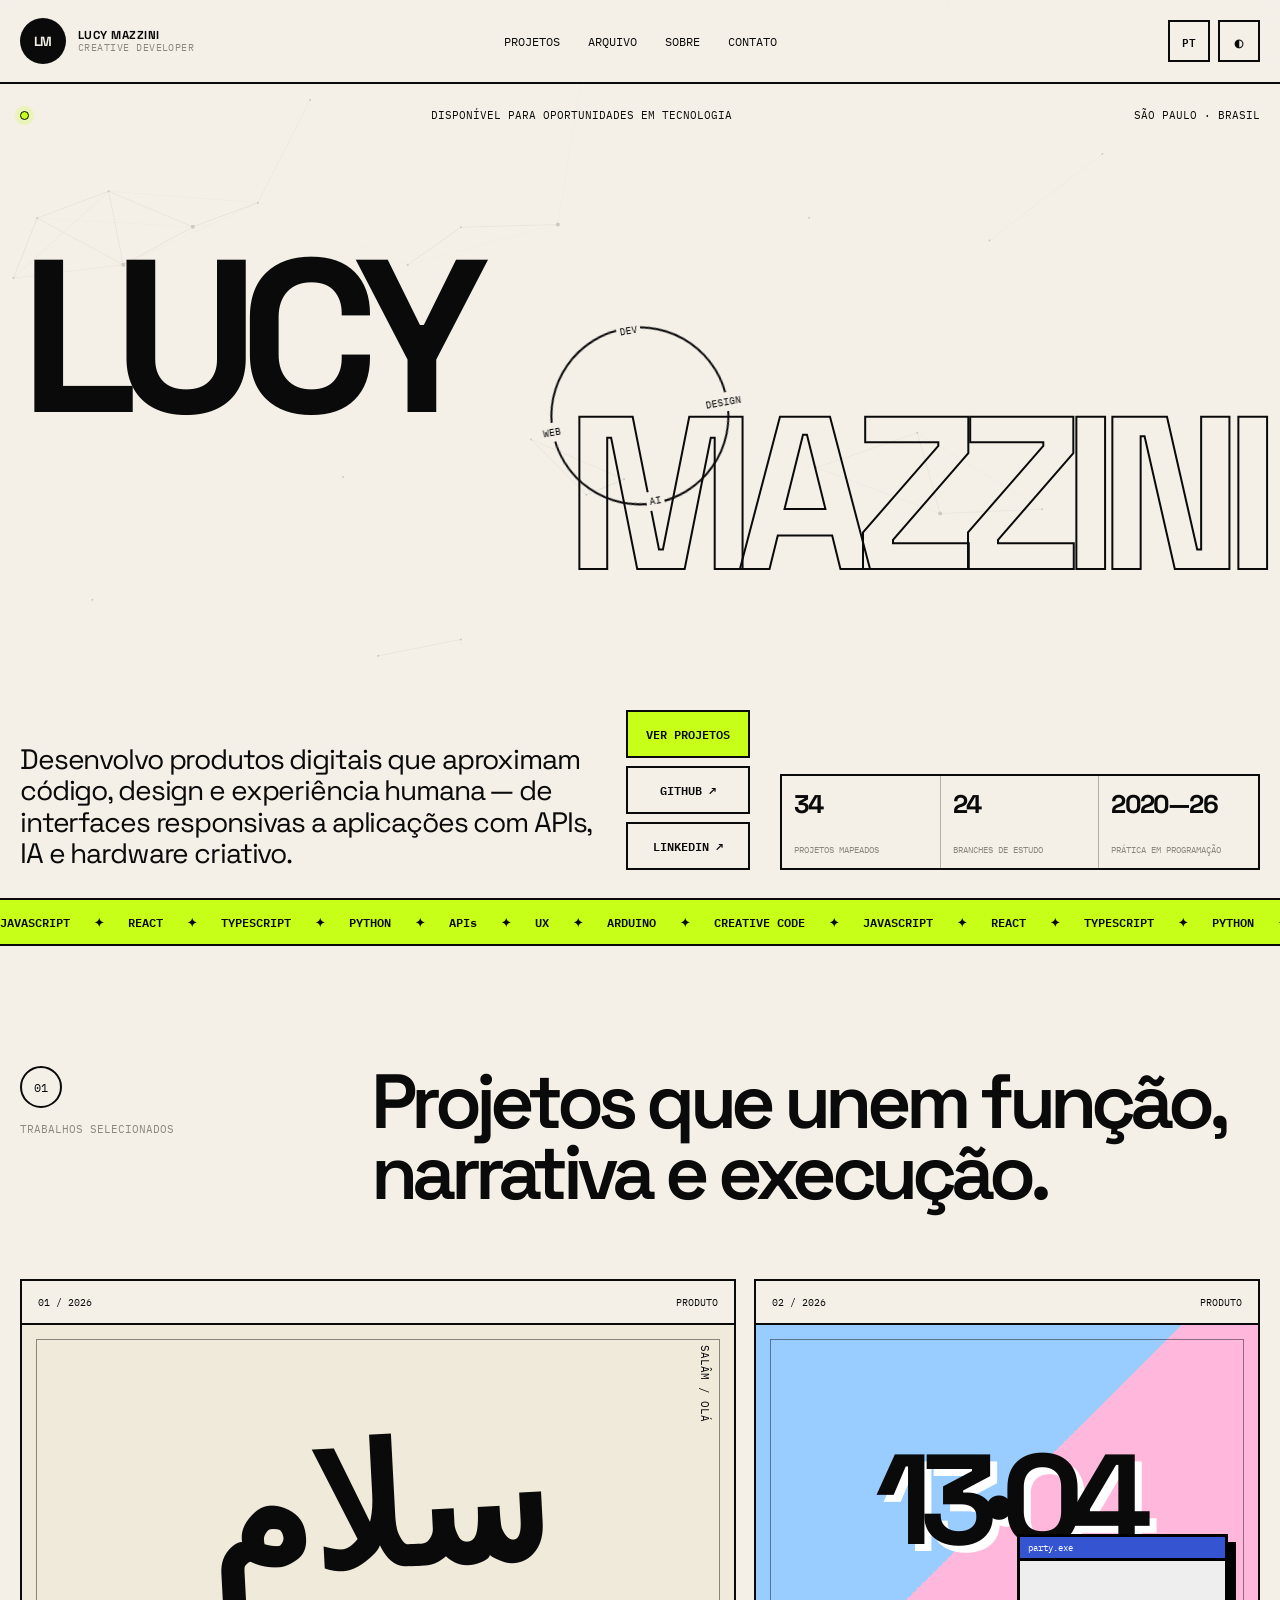
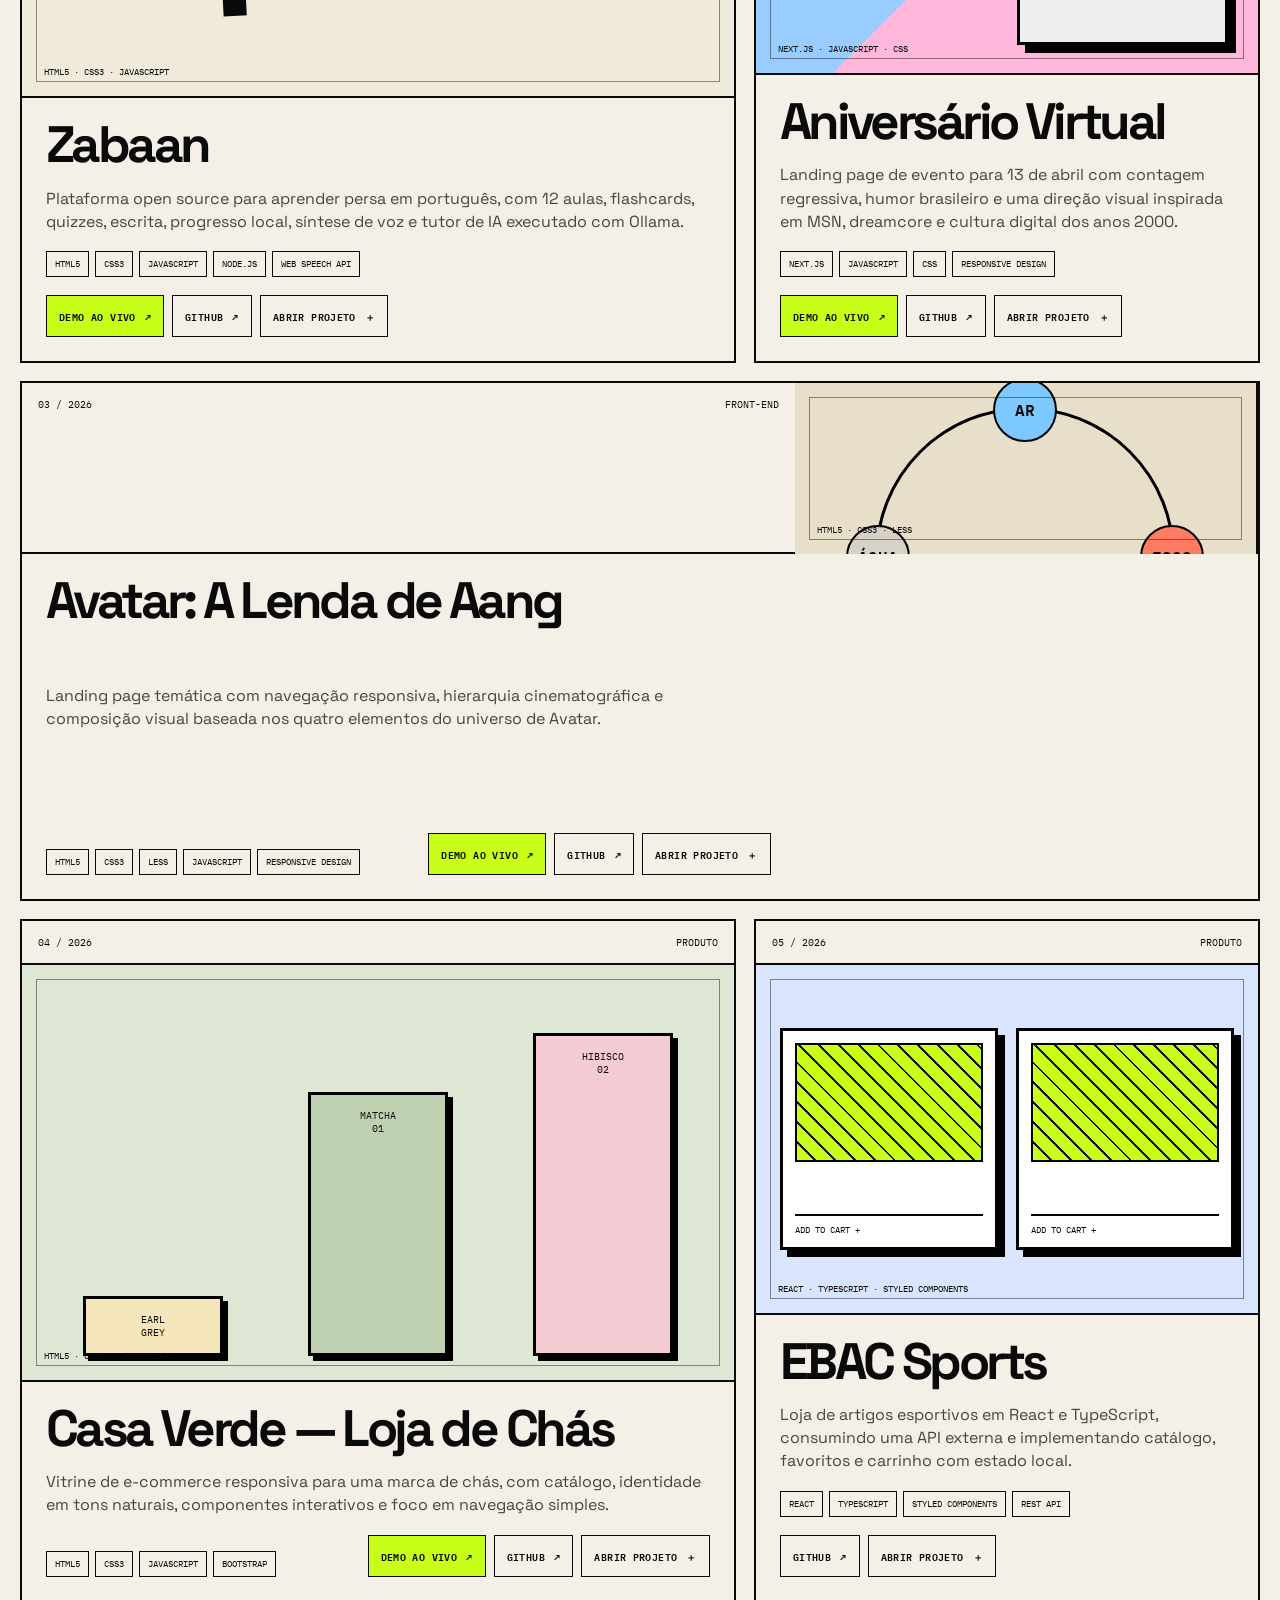
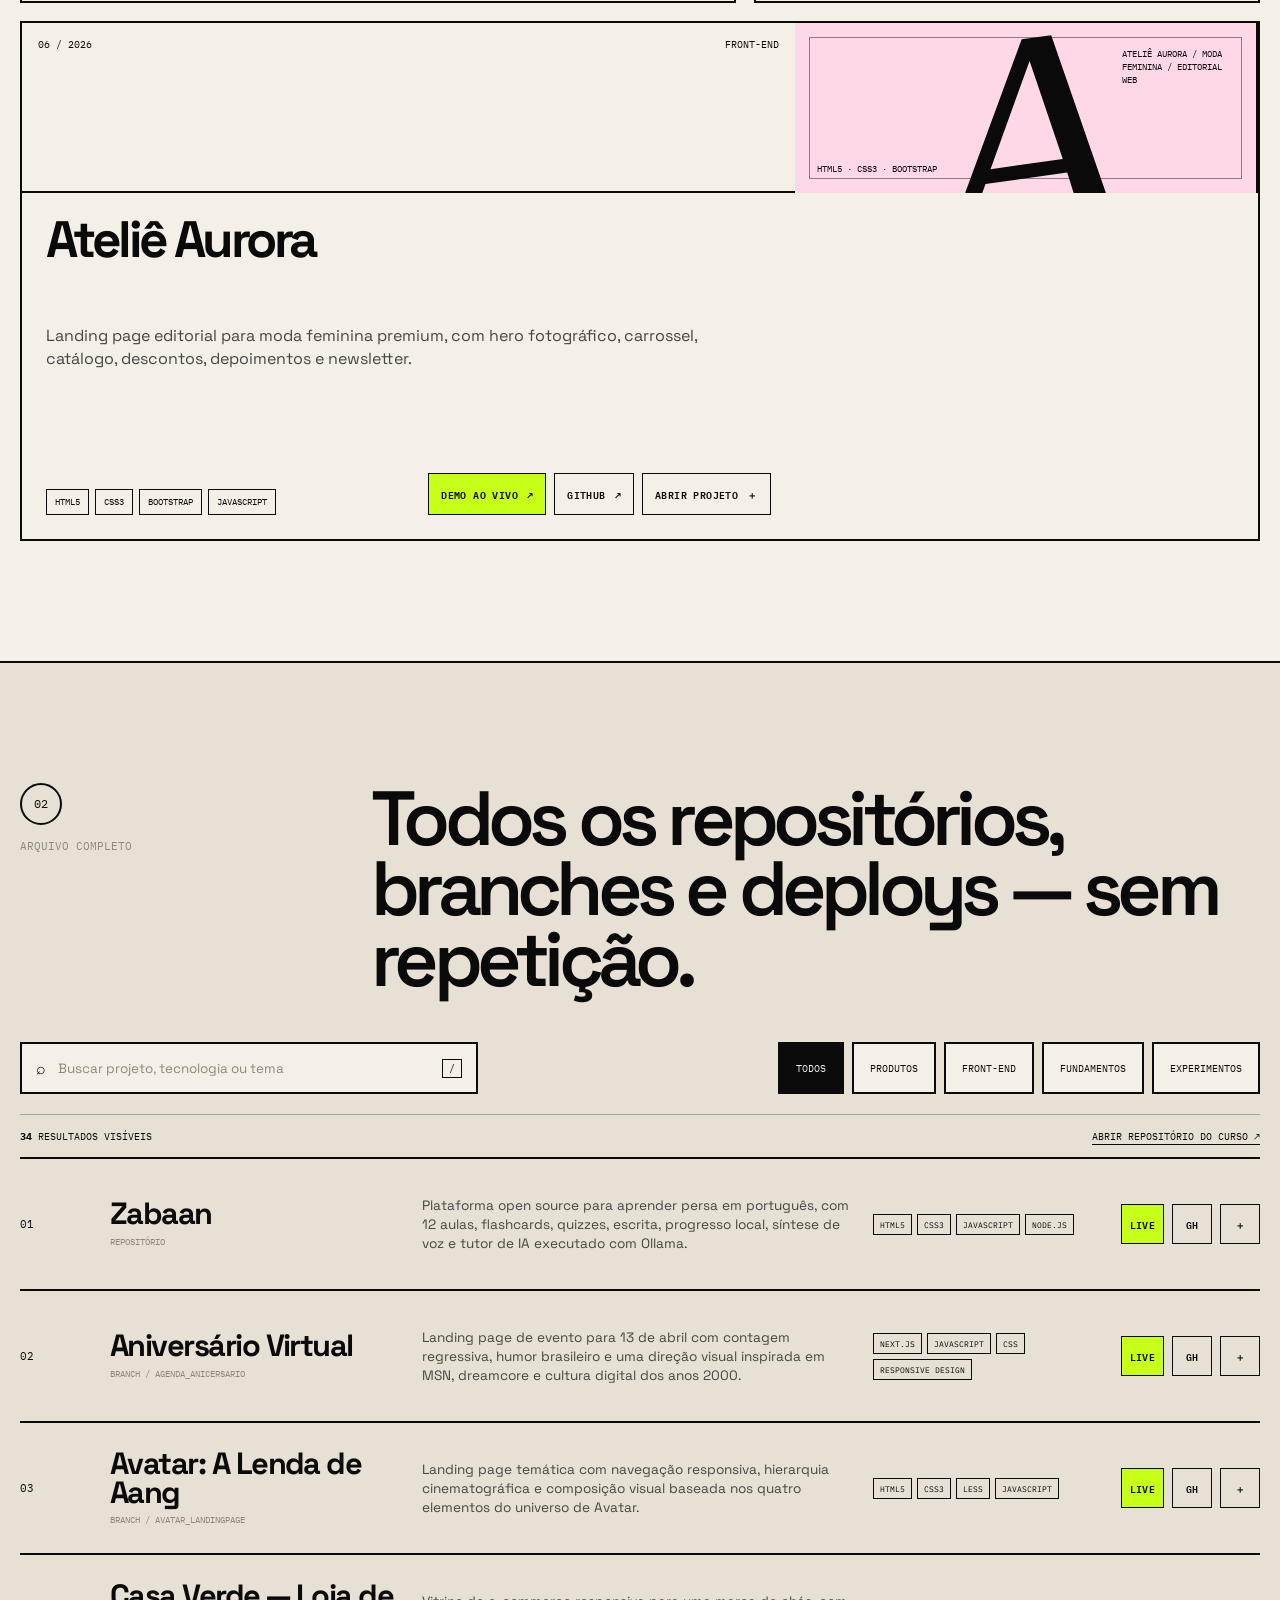
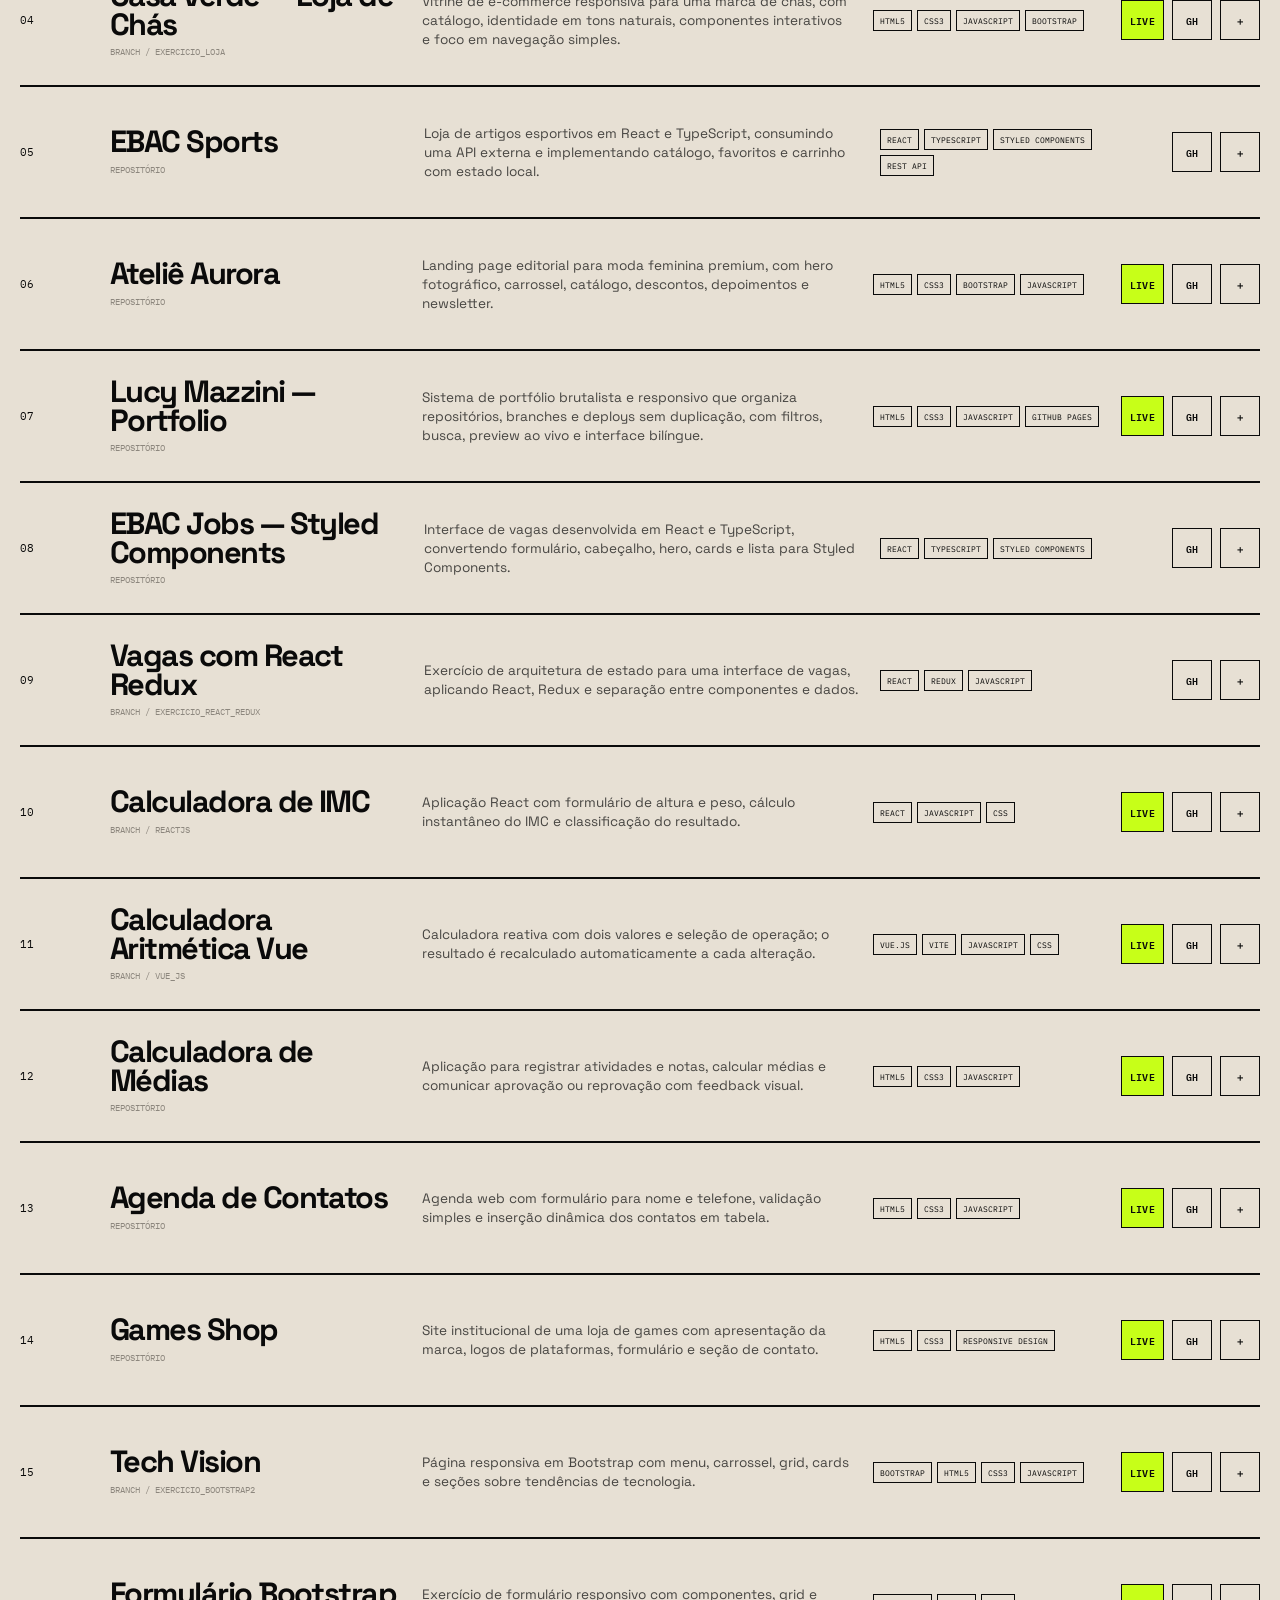
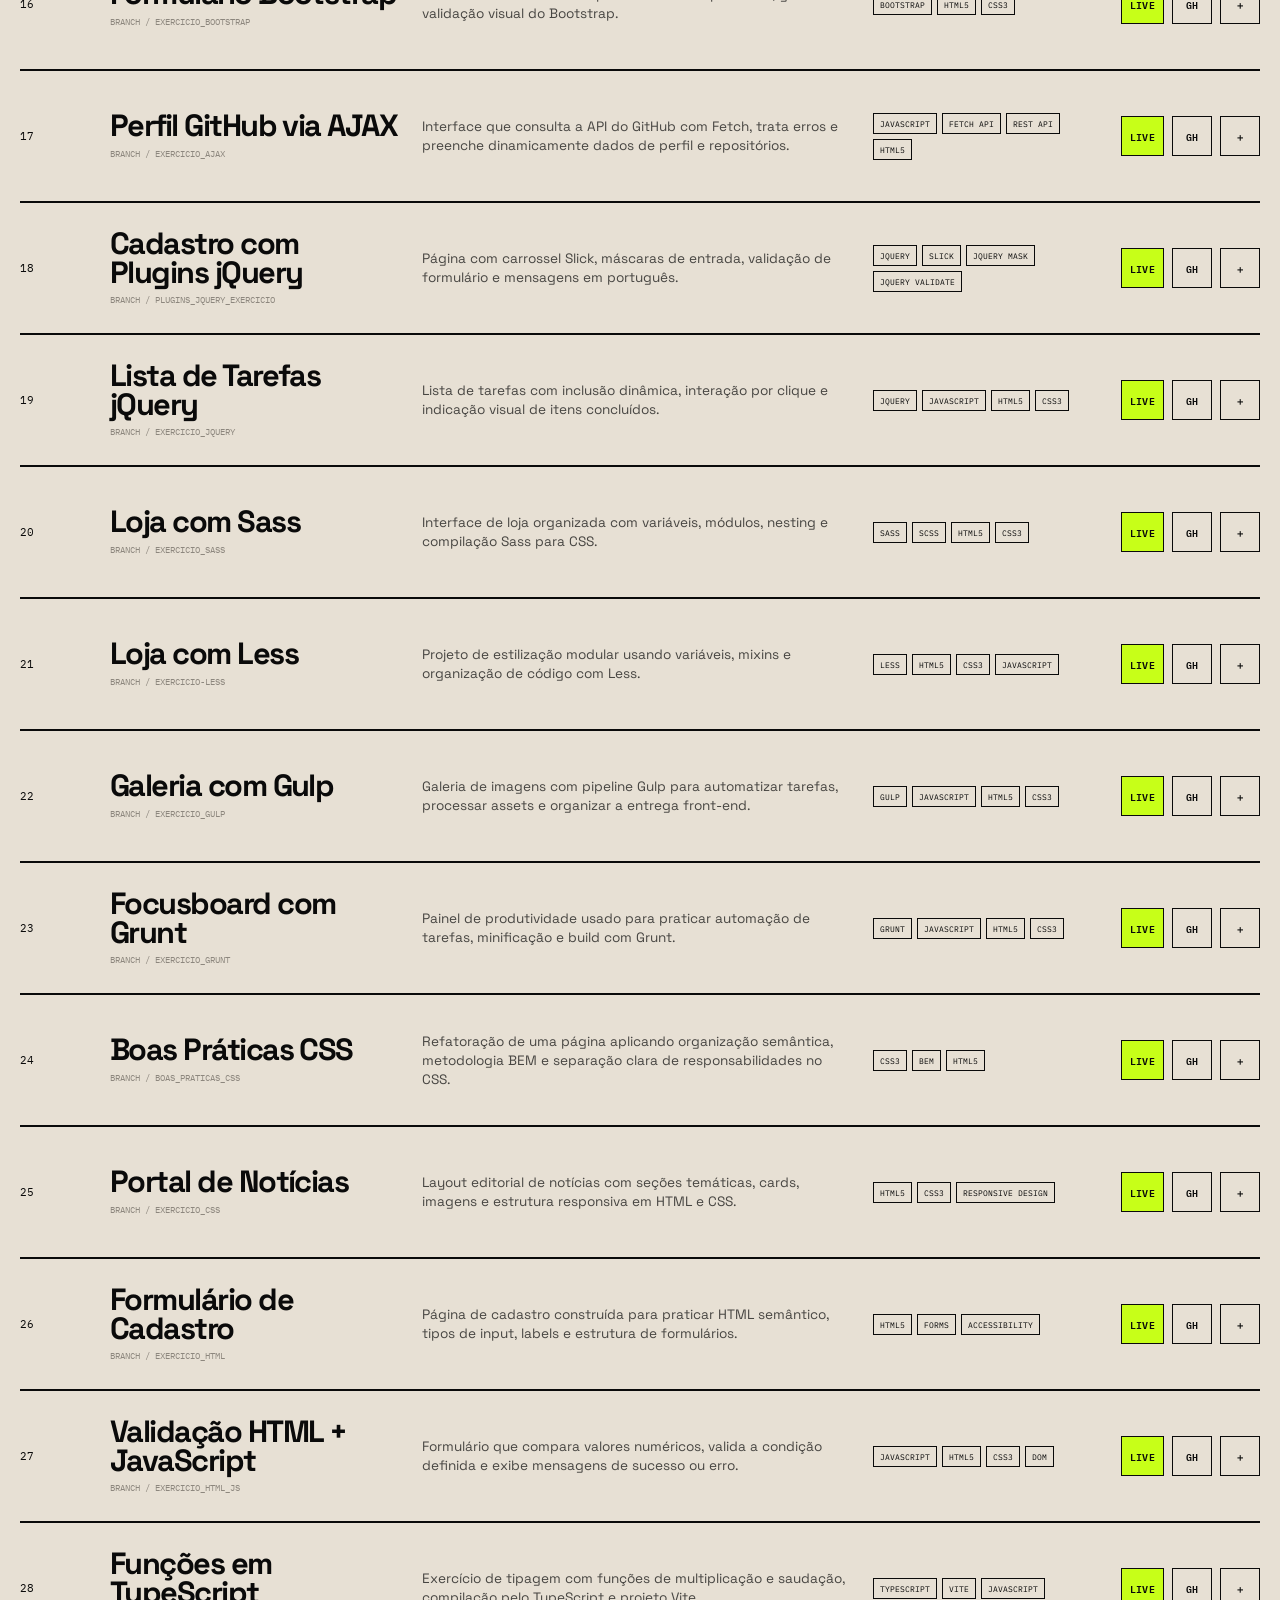
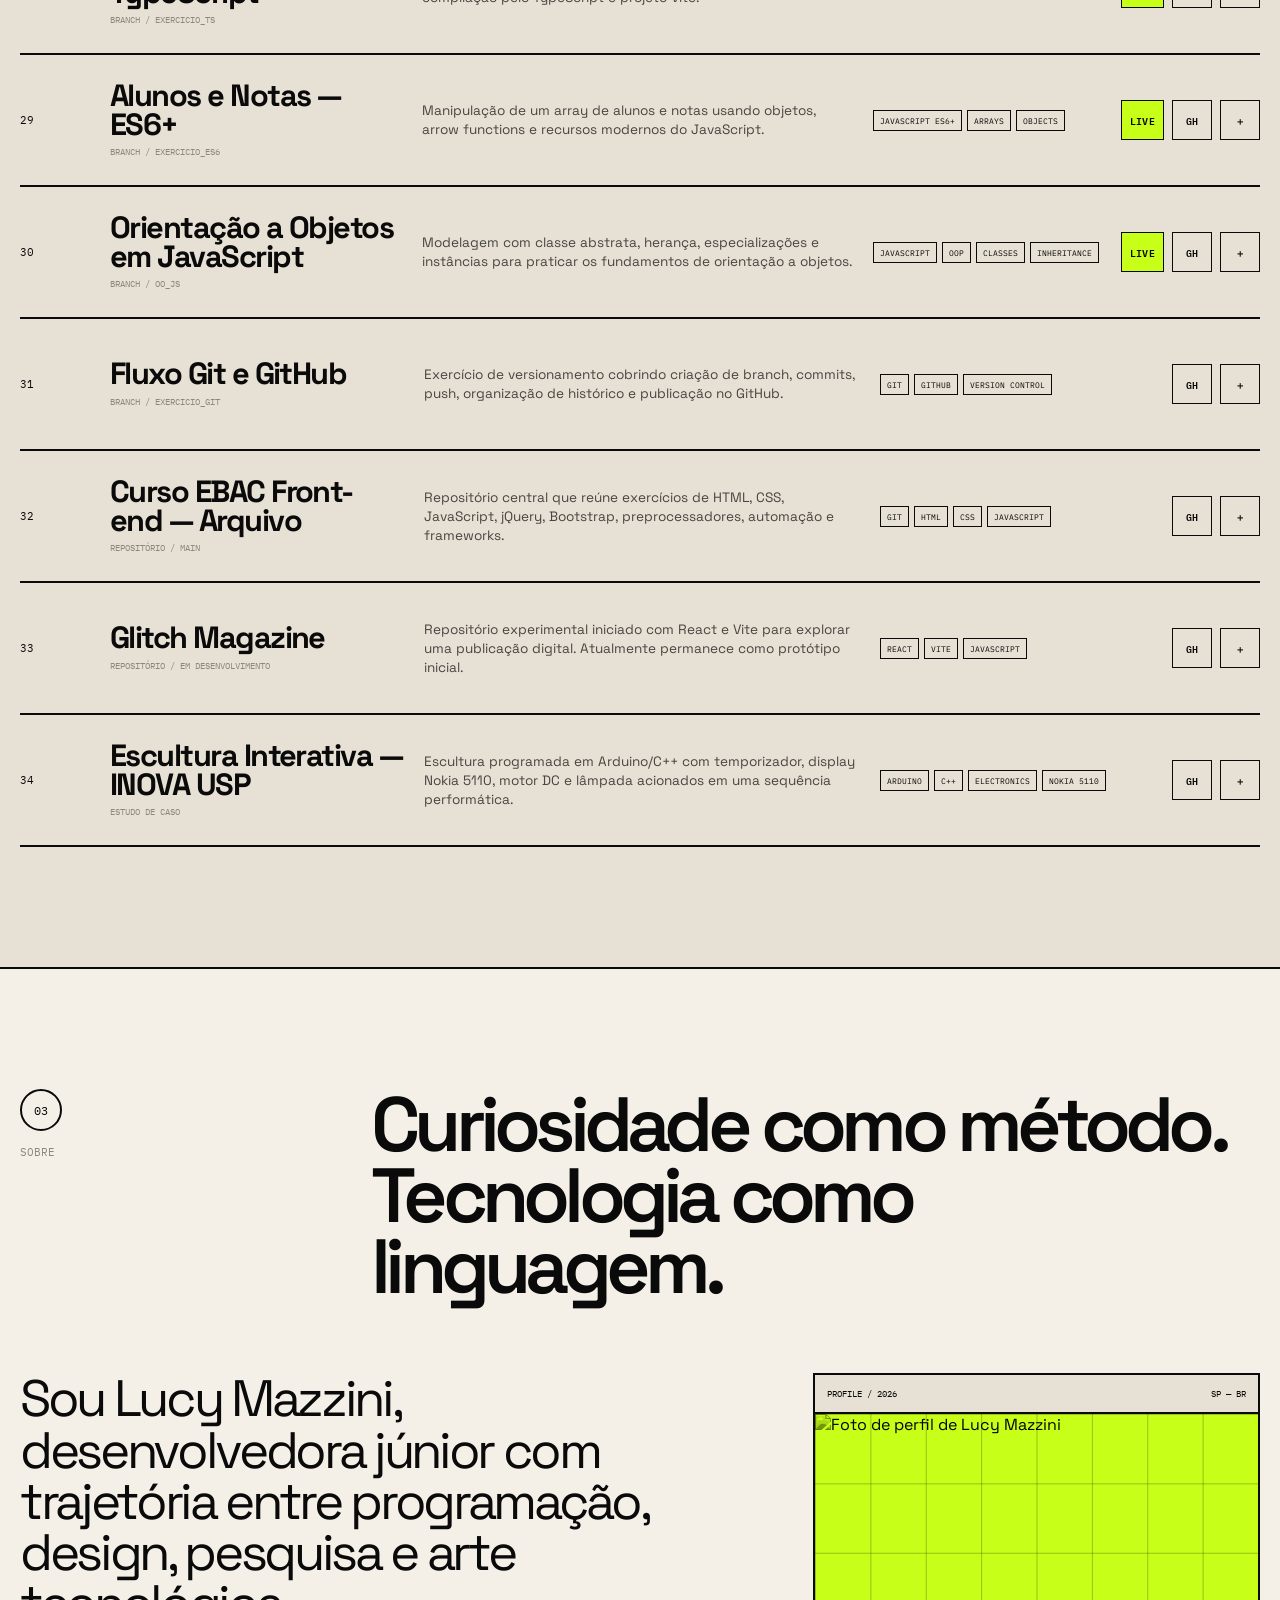
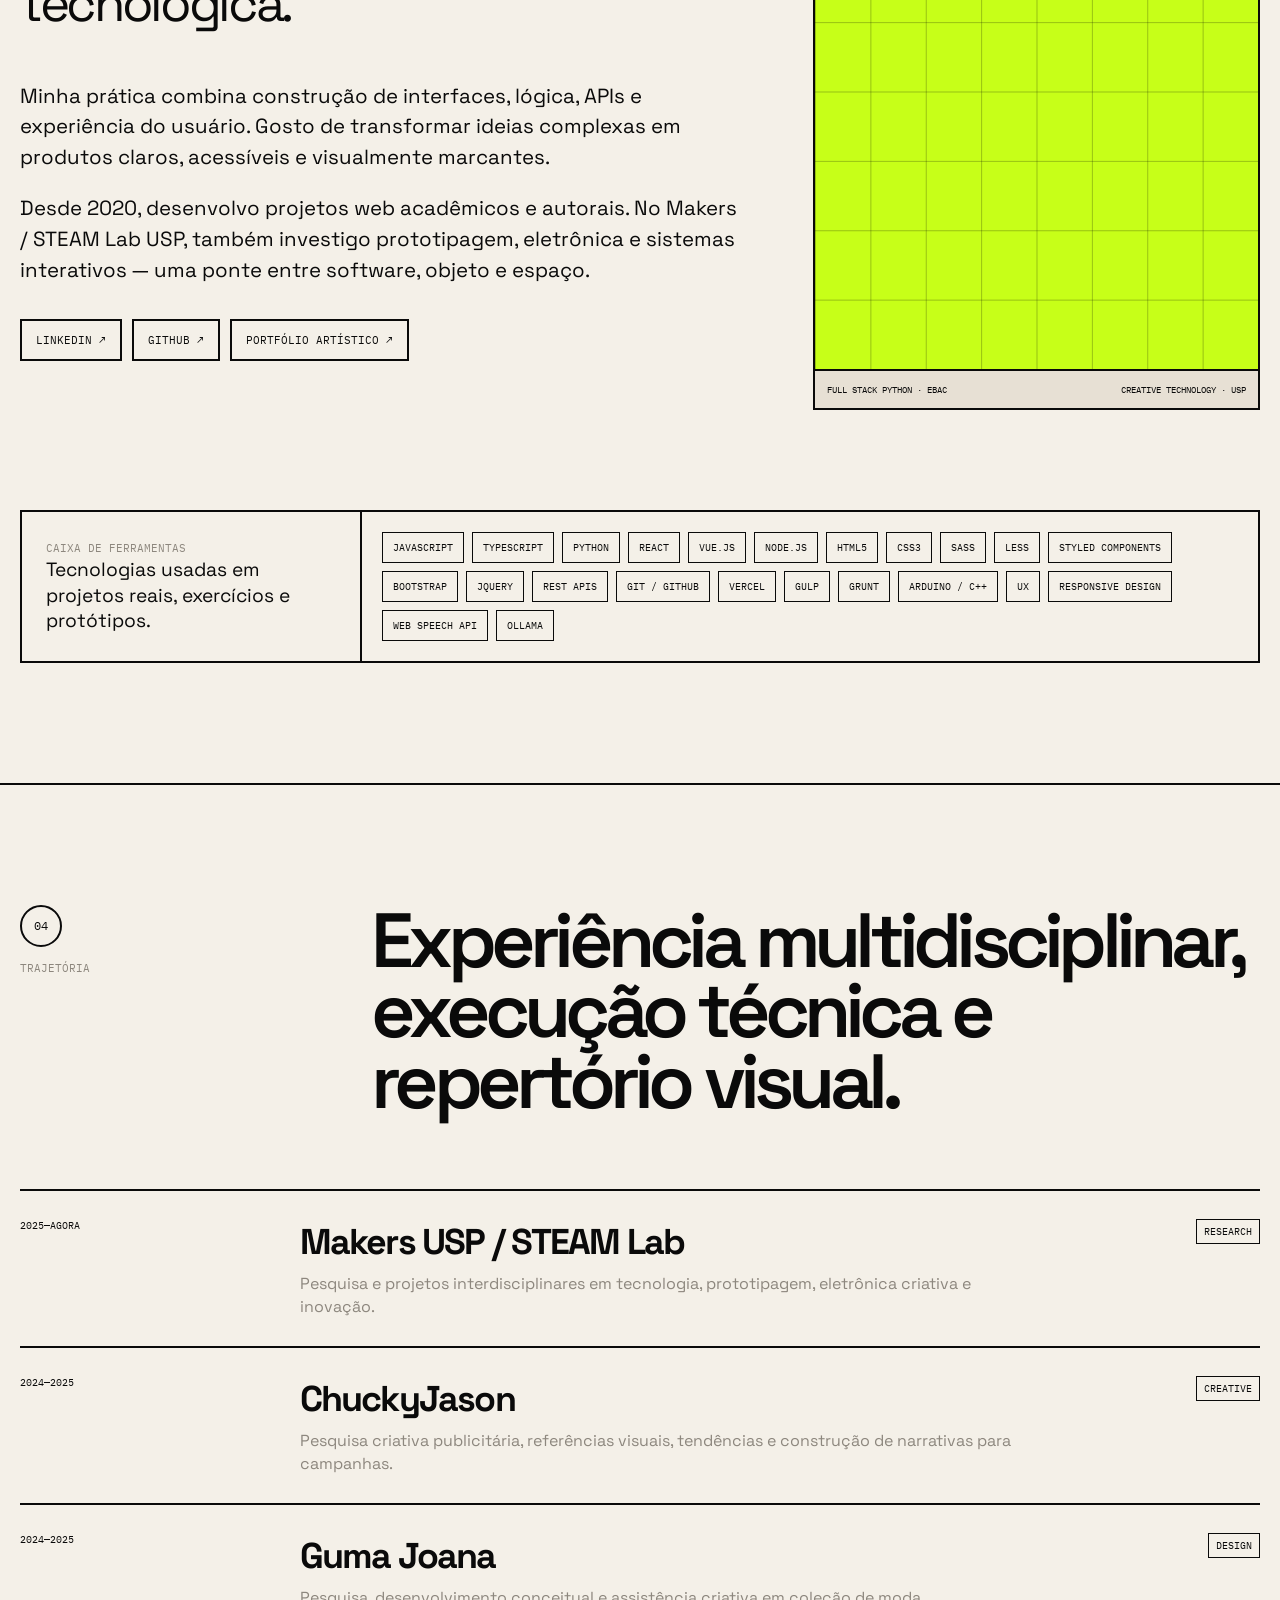
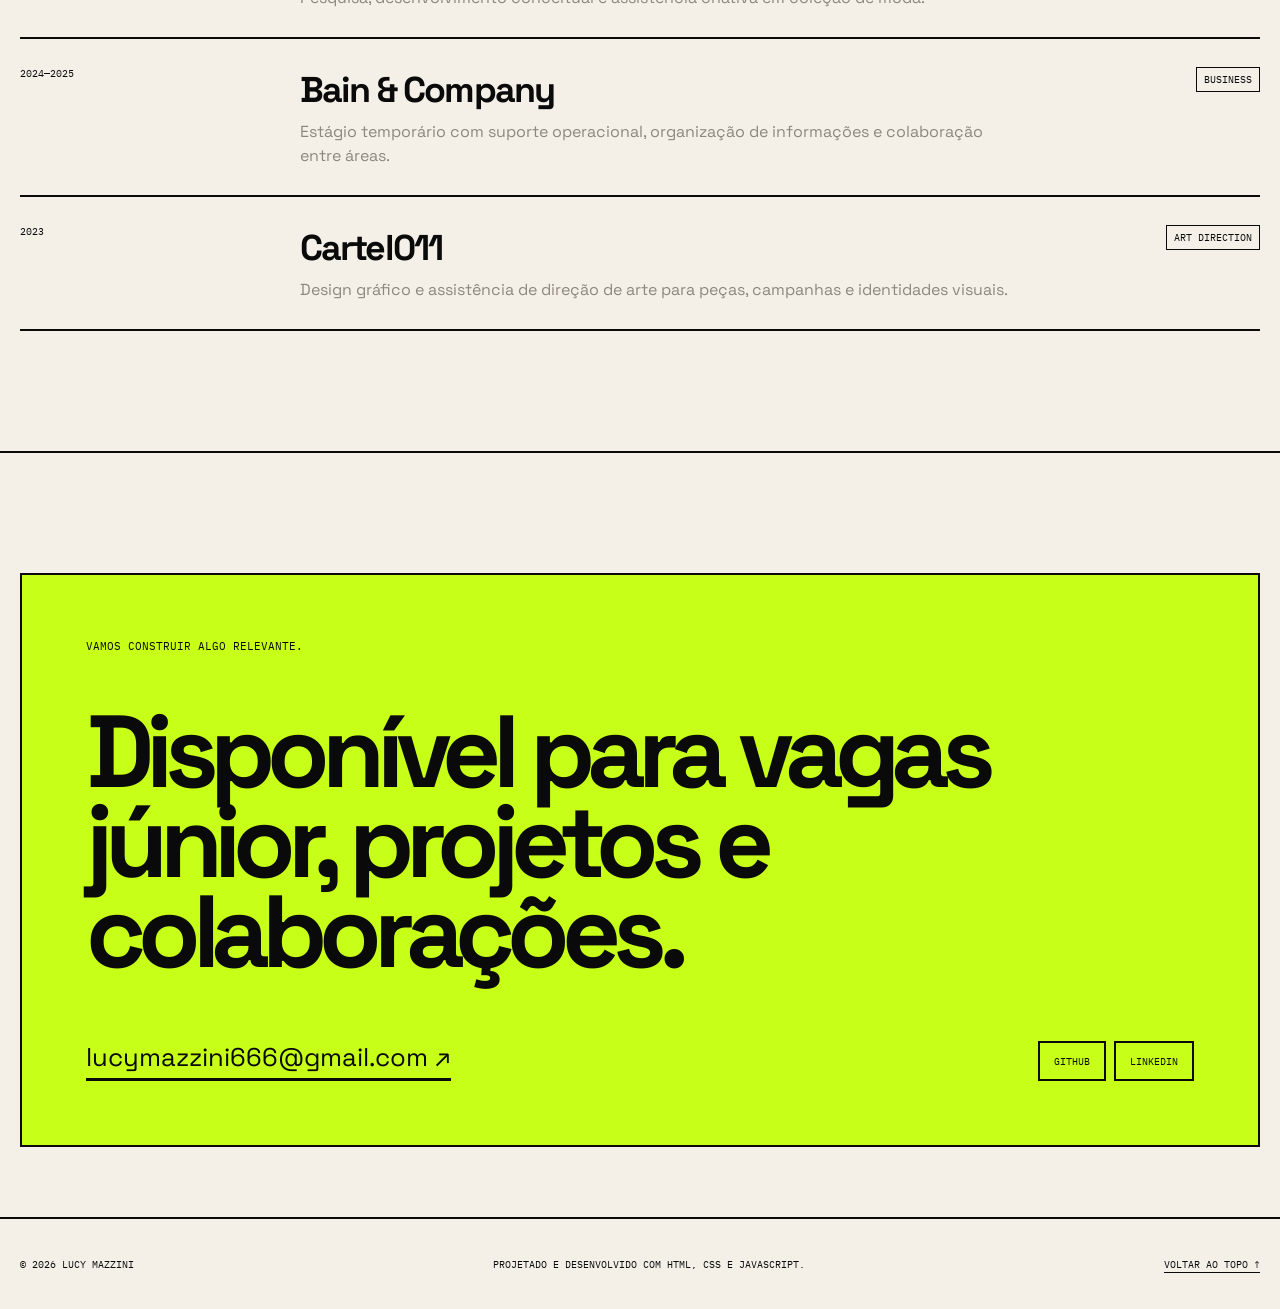
==== index.html @ 829e8384 "Add html" ====
<!doctype html>
<html lang="pt-BR" data-theme="ink">
<head>
  <meta charset="utf-8">
  <meta name="viewport" content="width=device-width, initial-scale=1">
  <meta name="color-scheme" content="dark light">
  <meta name="theme-color" content="#0a0a0a">
  <meta name="description" content="Portfólio de Lucy Mazzini — desenvolvimento full stack, front-end, design, IA, APIs e tecnologia criativa.">
  <meta property="og:title" content="Lucy Mazzini — Creative Developer">
  <meta property="og:description" content="Projetos web, produtos digitais, IA, interfaces e tecnologia criativa.">
  <meta property="og:type" content="website">
  <meta property="og:image" content="./assets/og-cover.svg">
  <title>Lucy Mazzini — Creative Developer</title>
  <link rel="icon" href="./assets/favicon.svg" type="image/svg+xml">
  <link rel="manifest" href="./site.webmanifest">
  <link rel="preconnect" href="https://fonts.googleapis.com">
  <link rel="preconnect" href="https://fonts.gstatic.com" crossorigin>
  <link href="https://fonts.googleapis.com/css2?family=IBM+Plex+Mono:wght@400;500;600&family=Space+Grotesk:wght@400;500;600;700&display=swap" rel="stylesheet">
  <link rel="stylesheet" href="./main.css">
  <script src="./projects.js" defer></script>
  <script src="./script.js" defer></script>
</head>
<body>
  <a class="skip-link" href="#conteudo">Pular para o conteúdo</a>
  <div class="scroll-progress" aria-hidden="true"><span></span></div>
  <canvas class="ambient-canvas" aria-hidden="true"></canvas>
  <div class="cursor" aria-hidden="true"><span></span></div>

  <header class="site-header" data-header>
    <a class="brand magnetic" href="#top" aria-label="Lucy Mazzini — início">
      <span class="brand-mark">LM</span>
      <span class="brand-copy">Lucy Mazzini<br><em>creative developer</em></span>
    </a>

    <nav class="desktop-nav" aria-label="Navegação principal">
      <a href="#projetos" data-i18n="navProjects">Projetos</a>
      <a href="#arquivo" data-i18n="navArchive">Arquivo</a>
      <a href="#sobre" data-i18n="navAbout">Sobre</a>
      <a href="#contato" data-i18n="navContact">Contato</a>
    </nav>

    <div class="header-actions">
      <button class="utility-button" type="button" data-language aria-label="Alterar idioma">PT</button>
      <button class="utility-button" type="button" data-theme-toggle aria-label="Alternar tema">◐</button>
      <button class="menu-button" type="button" aria-expanded="false" aria-controls="mobile-menu" data-menu-button>
        <span></span><span></span><span></span><b>Menu</b>
      </button>
    </div>
  </header>

  <div class="mobile-menu" id="mobile-menu" hidden data-mobile-menu>
    <nav aria-label="Navegação móvel">
      <a href="#projetos" data-i18n="navProjects">Projetos</a>
      <a href="#arquivo" data-i18n="navArchive">Arquivo</a>
      <a href="#sobre" data-i18n="navAbout">Sobre</a>
      <a href="#contato" data-i18n="navContact">Contato</a>
    </nav>
    <div class="mobile-menu-meta">
      <span>São Paulo, BR</span>
      <div class="mobile-menu-links">
        <a href="mailto:lucymazzini666@gmail.com">E-mail</a>
        <a href="https://github.com/labyrt" target="_blank" rel="noopener noreferrer">GitHub ↗</a>
        <a href="https://www.linkedin.com/in/lucy-mazzini-0b1034323" target="_blank" rel="noopener noreferrer">LinkedIn ↗</a>
      </div>
    </div>
  </div>

  <main id="conteudo">
    <section class="hero" id="top">
      <div class="hero-kicker reveal">
        <span class="status-dot"></span>
        <span data-i18n="availability">Disponível para oportunidades em tecnologia</span>
        <span>São Paulo · Brasil</span>
      </div>

      <div class="hero-title-wrap">
        <h1 class="hero-title" aria-label="Lucy Mazzini">
          <span class="hero-line hero-line--one">LUCY</span>
          <span class="hero-line hero-line--two">MAZZINI</span>
        </h1>
        <div class="hero-orbit" aria-hidden="true">
          <span>DEV</span><span>DESIGN</span><span>AI</span><span>WEB</span>
        </div>
      </div>

      <div class="hero-bottom reveal">
        <p class="hero-intro" data-i18n="heroIntro">
          Desenvolvo produtos digitais que aproximam código, design e experiência humana — de interfaces responsivas a aplicações com APIs, IA e hardware criativo.
        </p>
        <div class="hero-actions">
          <a class="button button--acid magnetic" href="#projetos" data-i18n="seeProjects">Ver projetos</a>
          <a class="button button--outline magnetic" href="https://github.com/labyrt" target="_blank" rel="noopener noreferrer">GitHub ↗</a>
          <a class="button button--outline magnetic" href="https://www.linkedin.com/in/lucy-mazzini-0b1034323" target="_blank" rel="noopener noreferrer">LinkedIn ↗</a>
        </div>
        <div class="hero-index" aria-label="Resumo do portfólio">
          <div><strong data-project-count>33</strong><span data-i18n="projectCount">projetos mapeados</span></div>
          <div><strong>24</strong><span data-i18n="branchCount">branches de estudo</span></div>
          <div><strong>2020—26</strong><span data-i18n="practiceYears">prática em programação</span></div>
        </div>
      </div>
    </section>

    <div class="ticker" aria-hidden="true">
      <div class="ticker-track">
        <span>JAVASCRIPT</span><i>✦</i><span>REACT</span><i>✦</i><span>TYPESCRIPT</span><i>✦</i><span>PYTHON</span><i>✦</i><span>APIs</span><i>✦</i><span>UX</span><i>✦</i><span>ARDUINO</span><i>✦</i><span>CREATIVE CODE</span><i>✦</i>
        <span>JAVASCRIPT</span><i>✦</i><span>REACT</span><i>✦</i><span>TYPESCRIPT</span><i>✦</i><span>PYTHON</span><i>✦</i><span>APIs</span><i>✦</i><span>UX</span><i>✦</i><span>ARDUINO</span><i>✦</i><span>CREATIVE CODE</span><i>✦</i>
      </div>
    </div>

    <section class="section projects-section" id="projetos">
      <div class="section-heading reveal">
        <div>
          <span class="section-number">01</span>
          <p class="eyebrow" data-i18n="selectedWork">Trabalhos selecionados</p>
        </div>
        <h2 data-i18n="projectsHeading">Projetos que unem função, narrativa e execução.</h2>
      </div>
      <div class="featured-grid" data-featured-projects></div>
    </section>

    <section class="section archive-section" id="arquivo">
      <div class="section-heading section-heading--archive reveal">
        <div>
          <span class="section-number">02</span>
          <p class="eyebrow" data-i18n="completeArchive">Arquivo completo</p>
        </div>
        <h2 data-i18n="archiveHeading">Todos os repositórios, branches e deploys — sem repetição.</h2>
      </div>

      <div class="archive-toolbar reveal">
        <label class="search-field">
          <span aria-hidden="true">⌕</span>
          <input type="search" placeholder="Buscar projeto, tecnologia ou tema" aria-label="Buscar projetos" data-search>
          <kbd>/</kbd>
        </label>
        <div class="filter-row" role="group" aria-label="Filtrar projetos" data-filters>
          <button class="filter is-active" type="button" data-filter="all" data-i18n="filterAll">Todos</button>
          <button class="filter" type="button" data-filter="product" data-i18n="filterProduct">Produtos</button>
          <button class="filter" type="button" data-filter="frontend">Front-end</button>
          <button class="filter" type="button" data-filter="fundamentals" data-i18n="filterFundamentals">Fundamentos</button>
          <button class="filter" type="button" data-filter="experimental" data-i18n="filterExperimental">Experimentos</button>
        </div>
      </div>

      <div class="archive-meta reveal">
        <span><b data-visible-count>0</b> <span data-i18n="visibleResults">resultados visíveis</span></span>
        <a href="https://github.com/labyrt/curso_ebac_frontend" target="_blank" rel="noopener noreferrer" data-i18n="courseRepo">Abrir repositório do curso ↗</a>
      </div>
      <div class="archive-list" data-project-list></div>
      <p class="empty-state" hidden data-empty-state data-i18n="emptyState">Nenhum projeto encontrado com esses filtros.</p>
    </section>

    <section class="section about-section" id="sobre">
      <div class="section-heading reveal">
        <div>
          <span class="section-number">03</span>
          <p class="eyebrow" data-i18n="aboutLabel">Sobre</p>
        </div>
        <h2 data-i18n="aboutHeading">Curiosidade como método. Tecnologia como linguagem.</h2>
      </div>

      <div class="about-grid">
        <article class="about-copy reveal">
          <p class="about-lead" data-i18n="aboutLead">
            Sou Lucy Mazzini, desenvolvedora júnior com trajetória entre programação, design, pesquisa e arte tecnológica.
          </p>
          <p data-i18n="aboutBodyOne">
            Minha prática combina construção de interfaces, lógica, APIs e experiência do usuário. Gosto de transformar ideias complexas em produtos claros, acessíveis e visualmente marcantes.
          </p>
          <p data-i18n="aboutBodyTwo">
            Desde 2020, desenvolvo projetos web acadêmicos e autorais. No Makers / STEAM Lab USP, também investigo prototipagem, eletrônica e sistemas interativos — uma ponte entre software, objeto e espaço.
          </p>
          <div class="about-links">
            <a href="https://www.linkedin.com/in/lucy-mazzini-0b1034323" target="_blank" rel="noopener noreferrer">LinkedIn ↗</a>
            <a href="https://github.com/labyrt" target="_blank" rel="noopener noreferrer">GitHub ↗</a>
            <a href="https://www.figma.com/deck/OwV2oFHhWNgeaJGtbvGE5b/portf%C3%B3lio?node-id=4-32" target="_blank" rel="noopener noreferrer" data-i18n="artPortfolio">Portfólio artístico ↗</a>
          </div>
        </article>

        <aside class="portrait-card reveal">
          <div class="portrait-label"><span>PROFILE / 2026</span><span>SP — BR</span></div>
          <div class="portrait-frame">
            <img src="https://avatars.githubusercontent.com/u/202946715?v=4" alt="Foto de perfil de Lucy Mazzini" loading="lazy">
            <div class="portrait-grid" aria-hidden="true"></div>
          </div>
          <div class="portrait-caption">
            <span>Full Stack Python · EBAC</span>
            <span>Creative technology · USP</span>
          </div>
        </aside>
      </div>

      <div class="skills-board reveal">
        <div class="skills-title">
          <span class="eyebrow" data-i18n="toolbox">Caixa de ferramentas</span>
          <p data-i18n="toolboxDescription">Tecnologias usadas em projetos reais, exercícios e protótipos.</p>
        </div>
        <div class="skills-cloud" aria-label="Competências">
          <span>JavaScript</span><span>TypeScript</span><span>Python</span><span>React</span><span>Vue.js</span><span>Node.js</span><span>HTML5</span><span>CSS3</span><span>Sass</span><span>Less</span><span>Styled Components</span><span>Bootstrap</span><span>jQuery</span><span>REST APIs</span><span>Git / GitHub</span><span>Vercel</span><span>Gulp</span><span>Grunt</span><span>Arduino / C++</span><span>UX</span><span>Responsive Design</span><span>Web Speech API</span><span>Ollama</span>
        </div>
      </div>
    </section>

    <section class="section timeline-section" id="trajetoria">
      <div class="section-heading reveal">
        <div>
          <span class="section-number">04</span>
          <p class="eyebrow" data-i18n="trajectory">Trajetória</p>
        </div>
        <h2 data-i18n="trajectoryHeading">Experiência multidisciplinar, execução técnica e repertório visual.</h2>
      </div>

      <div class="timeline" data-timeline>
        <article class="timeline-item reveal"><time>2025—agora</time><div><h3>Makers USP / STEAM Lab</h3><p data-i18n="timelineMakers">Pesquisa e projetos interdisciplinares em tecnologia, prototipagem, eletrônica criativa e inovação.</p></div><span>RESEARCH</span></article>
        <article class="timeline-item reveal"><time>2024—2025</time><div><h3>ChuckyJason</h3><p data-i18n="timelineChucky">Pesquisa criativa publicitária, referências visuais, tendências e construção de narrativas para campanhas.</p></div><span>CREATIVE</span></article>
        <article class="timeline-item reveal"><time>2024—2025</time><div><h3>Guma Joana</h3><p data-i18n="timelineGuma">Pesquisa, desenvolvimento conceitual e assistência criativa em coleção de moda.</p></div><span>DESIGN</span></article>
        <article class="timeline-item reveal"><time>2024—2025</time><div><h3>Bain &amp; Company</h3><p data-i18n="timelineBain">Estágio temporário com suporte operacional, organização de informações e colaboração entre áreas.</p></div><span>BUSINESS</span></article>
        <article class="timeline-item reveal"><time>2023</time><div><h3>Cartel011</h3><p data-i18n="timelineCartel">Design gráfico e assistência de direção de arte para peças, campanhas e identidades visuais.</p></div><span>ART DIRECTION</span></article>
      </div>
    </section>

    <section class="section contact-section" id="contato">
      <div class="contact-panel reveal">
        <span class="contact-label" data-i18n="contactLabel">Vamos construir algo relevante.</span>
        <h2 data-i18n="contactHeading">Disponível para vagas júnior, projetos e colaborações.</h2>
        <div class="contact-actions">
          <a class="contact-email magnetic" href="mailto:lucymazzini666@gmail.com">lucymazzini666@gmail.com <span>↗</span></a>
          <div class="contact-socials">
            <a href="https://github.com/labyrt" target="_blank" rel="noopener noreferrer">GitHub</a>
            <a href="https://www.linkedin.com/in/lucy-mazzini-0b1034323" target="_blank" rel="noopener noreferrer">LinkedIn</a>
          </div>
        </div>
      </div>
    </section>
  </main>

  <footer class="site-footer">
    <span>© <span data-year></span> Lucy Mazzini</span>
    <span data-i18n="footerBuilt">Projetado e desenvolvido com HTML, CSS e JavaScript.</span>
    <a href="#top" data-i18n="backTop">Voltar ao topo ↑</a>
  </footer>

  <dialog class="project-dialog" data-project-dialog aria-labelledby="dialog-title">
    <button class="dialog-close" type="button" data-dialog-close aria-label="Fechar">×</button>
    <div class="dialog-layout">
      <div class="dialog-preview" data-dialog-preview>
        <div class="dialog-browser-bar"><span></span><span></span><span></span><small data-dialog-domain>preview</small></div>
        <div class="dialog-placeholder" data-dialog-placeholder>
          <span data-i18n="previewPrompt">Clique em “carregar preview” para abrir o projeto aqui.</span>
          <button class="button button--acid" type="button" data-load-preview data-i18n="loadPreview">Carregar preview</button>
        </div>
      </div>
      <div class="dialog-content">
        <div class="dialog-meta"><span data-dialog-number></span><span data-dialog-category></span><span data-dialog-year></span></div>
        <h2 id="dialog-title" data-dialog-title></h2>
        <p data-dialog-description></p>
        <div class="dialog-stack" data-dialog-stack></div>
        <div class="dialog-links" data-dialog-links></div>
      </div>
    </div>
  </dialog>

  <noscript>
    <div class="noscript">Este portfólio usa JavaScript para carregar o arquivo de projetos e as interações.</div>
  </noscript>
</body>
</html>
---- main.css ----
:root {
  --ink: #0a0a0a;
  --paper: #f4f0e8;
  --paper-2: #e7e0d4;
  --muted: #8d877e;
  --acid: #c7ff18;
  --pink: #ff4e91;
  --blue: #5a7dff;
  --orange: #ff7a00;
  --line: 2px solid var(--ink);
  --thin-line: 1px solid color-mix(in srgb, var(--ink) 28%, transparent);
  --font-display: "Space Grotesk", sans-serif;
  --font-mono: "IBM Plex Mono", monospace;
  --container: min(1480px, calc(100vw - 40px));
  --header-height: 84px;
  --ease: cubic-bezier(.2,.75,.25,1);
}

html[data-theme="paper"] {
  --ink: #f5f1e8;
  --paper: #0a0a0a;
  --paper-2: #181818;
  --muted: #a7a095;
  --line: 2px solid var(--ink);
  --thin-line: 1px solid color-mix(in srgb, var(--ink) 28%, transparent);
}

* { box-sizing: border-box; }
html { scroll-behavior: smooth; background: var(--paper); }
body {
  margin: 0;
  background: var(--paper);
  color: var(--ink);
  font-family: var(--font-display);
  min-width: 320px;
  overflow-x: hidden;
  transition: background .35s ease, color .35s ease;
}
body.is-locked { overflow: hidden; }
::selection { background: var(--acid); color: #0a0a0a; }
a { color: inherit; text-decoration: none; }
button, input { font: inherit; color: inherit; }
button { cursor: pointer; }
img { max-width: 100%; display: block; }

.skip-link {
  position: fixed; left: 12px; top: 12px; z-index: 9999;
  transform: translateY(-150%); background: var(--acid); color: #000;
  border: 2px solid #000; padding: 12px 16px; font-family: var(--font-mono); font-size: .75rem;
}
.skip-link:focus { transform: none; }

.scroll-progress { position: fixed; z-index: 1000; top: 0; left: 0; width: 100%; height: 3px; pointer-events: none; }
.scroll-progress span { display: block; height: 100%; width: 100%; background: var(--acid); transform: scaleX(0); transform-origin: left; }
.ambient-canvas { position: fixed; inset: 0; width: 100%; height: 100%; pointer-events: none; opacity: .16; z-index: 0; }

.cursor { position: fixed; left: 0; top: 0; z-index: 2000; width: 30px; height: 30px; border: 1px solid var(--ink); border-radius: 50%; pointer-events: none; transform: translate(-50%, -50%); mix-blend-mode: difference; opacity: 0; transition: width .2s, height .2s, opacity .2s; }
.cursor span { position: absolute; width: 4px; height: 4px; background: var(--ink); border-radius: 50%; left: 50%; top: 50%; transform: translate(-50%, -50%); }
.cursor.is-visible { opacity: 1; }
.cursor.is-active { width: 54px; height: 54px; }

.site-header {
  position: fixed; inset: 0 0 auto; z-index: 900; min-height: var(--header-height);
  display: grid; grid-template-columns: 1fr auto 1fr; align-items: center; gap: 24px;
  padding: 14px 20px; border-bottom: var(--line); background: color-mix(in srgb, var(--paper) 88%, transparent); backdrop-filter: blur(14px);
}
.brand { display: inline-flex; align-items: center; gap: 12px; justify-self: start; }
.brand-mark { width: 46px; aspect-ratio: 1; display: grid; place-items: center; background: var(--ink); color: var(--paper); border-radius: 50%; font-weight: 700; font-size: .83rem; letter-spacing: -.04em; }
.brand-copy { font-size: .72rem; font-weight: 700; line-height: 1.05; text-transform: uppercase; letter-spacing: .04em; }
.brand-copy em { font-family: var(--font-mono); font-style: normal; font-weight: 400; color: var(--muted); font-size: .63rem; }
.desktop-nav { display: flex; align-items: center; gap: 28px; font-family: var(--font-mono); font-size: .72rem; text-transform: uppercase; }
.desktop-nav a { position: relative; }
.desktop-nav a::after { content: ""; position: absolute; left: 0; bottom: -6px; width: 100%; height: 2px; background: var(--ink); transform: scaleX(0); transform-origin: right; transition: transform .25s var(--ease); }
.desktop-nav a:hover::after, .desktop-nav a:focus-visible::after { transform: scaleX(1); transform-origin: left; }
.header-actions { display: flex; justify-self: end; align-items: center; gap: 8px; }
.utility-button { width: 42px; height: 42px; border: var(--line); background: var(--paper); font-family: var(--font-mono); font-size: .7rem; font-weight: 600; }
.utility-button:hover { background: var(--acid); color: #0a0a0a; }
.menu-button { display: none; height: 42px; padding: 0 12px; border: var(--line); background: var(--ink); color: var(--paper); align-items: center; gap: 4px; }
.menu-button span { display: block; width: 4px; height: 4px; background: currentColor; border-radius: 50%; }
.menu-button b { margin-left: 6px; font-family: var(--font-mono); font-size: .68rem; text-transform: uppercase; }

.mobile-menu { position: fixed; z-index: 850; inset: var(--header-height) 0 0; padding: 26px 20px; background: var(--acid); color: #0a0a0a; }
.mobile-menu nav { display: grid; }
.mobile-menu nav a { font-size: clamp(3rem, 12vw, 7rem); line-height: .95; letter-spacing: -.07em; text-transform: uppercase; font-weight: 700; border-bottom: 2px solid #0a0a0a; padding: 12px 0; }
.mobile-menu-meta { position: absolute; left: 20px; right: 20px; bottom: 24px; display: flex; justify-content: space-between; align-items: flex-end; gap: 16px; font-family: var(--font-mono); font-size: .72rem; }
.mobile-menu-links { display: flex; flex-wrap: wrap; justify-content: flex-end; gap: 8px 14px; }
.mobile-menu-links a { text-decoration: underline; text-underline-offset: 4px; }

main, .site-footer { position: relative; z-index: 1; }
.hero { min-height: 100svh; padding: calc(var(--header-height) + 24px) 20px 28px; display: grid; grid-template-rows: auto 1fr auto; border-bottom: var(--line); }
.hero-kicker { display: flex; flex-wrap: wrap; gap: 14px 28px; justify-content: space-between; align-items: center; font-family: var(--font-mono); font-size: .7rem; text-transform: uppercase; }
.hero-kicker span:first-of-type:not(.status-dot) { margin-right: auto; }
.status-dot { width: 9px; height: 9px; background: var(--acid); border: 1px solid #0a0a0a; border-radius: 50%; box-shadow: 0 0 0 5px color-mix(in srgb, var(--acid) 22%, transparent); animation: pulse 2s ease-in-out infinite; }
.hero-title-wrap { position: relative; display: grid; align-items: center; min-height: 0; }
.hero-title { margin: 3vw 0; font-size: clamp(5.8rem, 17vw, 18rem); line-height: .72; letter-spacing: -.095em; font-weight: 700; text-transform: uppercase; }
.hero-line { display: block; will-change: transform; }
.hero-line--one { transform: translateX(-.02em); }
.hero-line--two { text-align: right; -webkit-text-stroke: 2px var(--ink); color: transparent; }
.hero-orbit { position: absolute; width: clamp(120px, 14vw, 210px); aspect-ratio: 1; border: 2px solid var(--ink); border-radius: 50%; left: 50%; top: 50%; transform: translate(-50%, -50%) rotate(-10deg); animation: orbit 14s linear infinite; }
.hero-orbit span { position: absolute; font-family: var(--font-mono); font-size: .62rem; background: var(--paper); padding: 3px; }
.hero-orbit span:nth-child(1) { top: -8px; left: 45%; }
.hero-orbit span:nth-child(2) { right: -18px; top: 45%; }
.hero-orbit span:nth-child(3) { bottom: -8px; left: 45%; }
.hero-orbit span:nth-child(4) { left: -14px; top: 45%; }
.hero-bottom { display: grid; grid-template-columns: minmax(280px, 1.2fr) auto minmax(300px, 1fr); gap: 30px; align-items: end; }
.hero-intro { margin: 0; max-width: 720px; font-size: clamp(1.25rem, 2.2vw, 2.45rem); line-height: 1.12; letter-spacing: -.04em; }
.hero-actions { display: flex; flex-direction: column; gap: 8px; }
.button { min-height: 48px; display: inline-flex; align-items: center; justify-content: center; border: var(--line); padding: 12px 18px; font-family: var(--font-mono); font-size: .72rem; text-transform: uppercase; font-weight: 600; transition: transform .2s var(--ease), background .2s, color .2s; }
.button:hover { transform: translate(-3px, -3px); box-shadow: 4px 4px 0 var(--ink); }
.button--acid { background: var(--acid); color: #0a0a0a; }
.button--outline { background: transparent; }
.hero-index { display: grid; grid-template-columns: repeat(3, 1fr); border: var(--line); }
.hero-index div { min-height: 92px; padding: 12px; display: flex; flex-direction: column; justify-content: space-between; border-right: var(--thin-line); }
.hero-index div:last-child { border-right: 0; }
.hero-index strong { font-size: clamp(1.25rem, 2vw, 2rem); letter-spacing: -.07em; }
.hero-index span { font-family: var(--font-mono); font-size: .58rem; text-transform: uppercase; color: var(--muted); }

.ticker { border-bottom: var(--line); overflow: hidden; background: var(--acid); color: #0a0a0a; }
.ticker-track { display: flex; width: max-content; align-items: center; gap: 24px; padding: 12px 0; animation: marquee 30s linear infinite; font-family: var(--font-mono); font-weight: 600; font-size: .72rem; }
.ticker-track i { font-style: normal; }

.section { padding: 120px 20px; border-bottom: var(--line); }
.section-heading { width: var(--container); margin: 0 auto 72px; display: grid; grid-template-columns: minmax(180px, .7fr) 2fr; gap: 40px; align-items: start; }
.section-number { display: inline-grid; place-items: center; width: 42px; height: 42px; border: var(--line); border-radius: 50%; font-family: var(--font-mono); font-size: .72rem; }
.eyebrow { margin: 14px 0 0; font-family: var(--font-mono); font-size: .68rem; text-transform: uppercase; color: var(--muted); }
.section-heading h2 { margin: 0; max-width: 950px; font-size: clamp(2.5rem, 6vw, 7rem); line-height: .92; letter-spacing: -.075em; font-weight: 600; }

.featured-grid { width: var(--container); margin: 0 auto; display: grid; grid-template-columns: repeat(12, 1fr); gap: 18px; }
.project-card { position: relative; grid-column: span 6; border: var(--line); background: var(--paper); min-height: 640px; display: flex; flex-direction: column; overflow: hidden; transform-style: preserve-3d; transition: transform .22s var(--ease), box-shadow .22s var(--ease); }
.project-card:nth-child(3n + 1) { grid-column: span 7; }
.project-card:nth-child(3n + 2) { grid-column: span 5; }
.project-card:nth-child(3n + 3) { grid-column: span 12; min-height: 520px; display: grid; grid-template-columns: 1.25fr .75fr; }
.project-card:hover { box-shadow: 10px 10px 0 var(--ink); }
.project-card-header { display: flex; justify-content: space-between; gap: 20px; padding: 14px 16px; border-bottom: var(--line); font-family: var(--font-mono); font-size: .65rem; text-transform: uppercase; }
.project-card-visual { min-height: 350px; flex: 1; border-bottom: var(--line); position: relative; overflow: hidden; background: var(--paper-2); }
.project-card:nth-child(3n + 3) .project-card-visual { border-bottom: 0; border-right: var(--line); min-height: 100%; }
.project-card-body { padding: 24px; display: grid; gap: 18px; }
.project-card h3 { margin: 0; font-size: clamp(2rem, 4vw, 4.7rem); line-height: .9; letter-spacing: -.07em; }
.project-card p { margin: 0; max-width: 660px; font-size: 1rem; line-height: 1.45; color: color-mix(in srgb, var(--ink) 74%, transparent); }
.project-card-footer { display: flex; flex-wrap: wrap; align-items: flex-end; justify-content: space-between; gap: 18px; }
.project-card-actions { display: flex; flex-wrap: wrap; justify-content: flex-end; gap: 8px; }
.project-direct-link, .open-project { min-height: 42px; display: inline-flex; align-items: center; justify-content: center; gap: 9px; padding: 9px 12px; border: 1px solid currentColor; background: transparent; color: inherit; font-family: var(--font-mono); font-size: .61rem; font-weight: 600; letter-spacing: .04em; text-transform: uppercase; transition: background .18s, color .18s, transform .18s; }
.project-direct-link:hover, .open-project:hover { background: var(--ink); color: var(--paper); transform: translateY(-2px); }
.project-direct-link--demo { background: var(--acid); color: #0a0a0a; }
.project-direct-link--demo:hover { background: #0a0a0a; color: var(--acid); }
.stack-list { display: flex; flex-wrap: wrap; gap: 6px; }
.stack-list span { border: 1px solid var(--ink); padding: 6px 8px; font-family: var(--font-mono); font-size: .57rem; text-transform: uppercase; }
.open-project { cursor: pointer; }
.open-project span { display: inline; transition: transform .2s var(--ease); }
.open-project:hover span { transform: rotate(90deg); }

.visual { position: absolute; inset: 0; padding: 24px; display: grid; place-items: center; color: #0a0a0a; }
.visual::after { content: ""; position: absolute; inset: 14px; border: 1px solid currentColor; opacity: .45; pointer-events: none; }
.visual-label { position: absolute; left: 22px; bottom: 18px; font-family: var(--font-mono); font-size: .58rem; text-transform: uppercase; }
.visual--zabaan { background: #f0eadb; }
.visual--zabaan .glyph { font-size: clamp(5rem, 13vw, 12rem); font-weight: 600; direction: rtl; transform: rotate(-3deg); }
.visual--zabaan .translit { position: absolute; top: 20px; right: 22px; font-family: var(--font-mono); font-size: .68rem; writing-mode: vertical-rl; }
.visual--birthday { background: linear-gradient(135deg, #9cf 0 50%, #ffb8dc 50%); }
.visual--birthday .date { font-size: clamp(4rem, 10vw, 10rem); letter-spacing: -.1em; font-weight: 700; text-shadow: 7px 7px 0 #fff; }
.visual--birthday .window { position: absolute; width: 42%; height: 32%; right: 6%; bottom: 8%; background: #eee; border: 3px solid #000; box-shadow: 8px 8px 0 #000; }
.visual--birthday .window::before { content: "party.exe"; display: block; border-bottom: 3px solid #000; background: #3454d1; color: #fff; padding: 5px 8px; font-family: var(--font-mono); font-size: .55rem; }
.visual--avatar { background: #e8dfca; }
.element-ring { width: min(75%, 300px); aspect-ratio: 1; border: 3px solid #000; border-radius: 50%; position: relative; animation: spin 16s linear infinite; }
.element-ring span { position: absolute; width: 64px; aspect-ratio: 1; border-radius: 50%; border: 2px solid #000; display: grid; place-items: center; font-family: var(--font-mono); font-weight: 600; background: #fff; }
.element-ring span:nth-child(1) { left: 50%; top: -32px; transform: translateX(-50%); background: #7cc8ff; }
.element-ring span:nth-child(2) { right: -32px; top: 50%; transform: translateY(-50%); background: #ff7b62; }
.element-ring span:nth-child(3) { left: 50%; bottom: -32px; transform: translateX(-50%); background: #9fd68b; }
.element-ring span:nth-child(4) { left: -32px; top: 50%; transform: translateY(-50%); background: #d8d1c6; }
.visual--tea { background: #dde7d4; align-items: end; grid-template-columns: repeat(3, 1fr); gap: 12px; }
.tea-box { width: 100%; max-width: 140px; border: 3px solid #000; background: #f6e6bc; padding: 14px 8px; text-align: center; font-family: var(--font-mono); font-size: .6rem; box-shadow: 5px 5px 0 #000; transform-origin: bottom; }
.tea-box:nth-child(2) { height: 72%; background: #bfd1b0; }
.tea-box:nth-child(3) { height: 88%; background: #f4cbd2; }
.visual--sports { background: #d9e4ff; display: grid; grid-template-columns: 1fr 1fr; gap: 18px; }
.sport-card { width: 100%; height: 74%; border: 3px solid #000; background: #fff; padding: 12px; position: relative; box-shadow: 7px 7px 0 #000; }
.sport-card::before { content: ""; display: block; height: 60%; background: repeating-linear-gradient(45deg,#c7ff18 0 12px,#111 12px 14px); border: 2px solid #000; }
.sport-card::after { content: "ADD TO CART +"; position: absolute; left: 12px; right: 12px; bottom: 12px; font-family: var(--font-mono); font-size: .55rem; border-top: 2px solid #000; padding-top: 8px; }
.visual--fashion { background: #ffd8e7; overflow: hidden; }
.visual--fashion .editorial-a { font-size: clamp(10rem, 25vw, 26rem); line-height: .6; font-family: Georgia, serif; font-style: italic; transform: rotate(-8deg); }
.visual--fashion .editorial-note { position: absolute; right: 24px; top: 24px; width: 110px; font-family: var(--font-mono); font-size: .58rem; text-transform: uppercase; }
.visual--default { background: var(--visual-bg, #dcdcdc); }
.visual--default .visual-monogram { font-size: clamp(5rem, 14vw, 13rem); letter-spacing: -.12em; font-weight: 700; -webkit-text-stroke: 2px #000; color: transparent; }
.visual--default .visual-code { position: absolute; left: 20px; top: 20px; right: 20px; display: flex; justify-content: space-between; font-family: var(--font-mono); font-size: .58rem; text-transform: uppercase; }

.archive-section { background: var(--paper-2); }
.section-heading--archive { margin-bottom: 48px; }
.archive-toolbar, .archive-meta, .archive-list, .empty-state { width: var(--container); margin-left: auto; margin-right: auto; }
.archive-toolbar { display: grid; grid-template-columns: minmax(280px, .9fr) 1.5fr; gap: 18px; margin-bottom: 20px; }
.search-field { min-height: 52px; display: grid; grid-template-columns: auto 1fr auto; align-items: center; gap: 10px; border: var(--line); background: var(--paper); padding: 0 14px; }
.search-field input { width: 100%; border: 0; outline: 0; background: transparent; font-size: .84rem; }
.search-field input::placeholder { color: var(--muted); }
kbd { border: 1px solid var(--ink); padding: 2px 6px; font-family: var(--font-mono); font-size: .6rem; }
.filter-row { display: flex; flex-wrap: wrap; gap: 8px; justify-content: flex-end; }
.filter { min-height: 52px; border: var(--line); background: var(--paper); padding: 0 16px; font-family: var(--font-mono); font-size: .65rem; text-transform: uppercase; }
.filter:hover, .filter.is-active { background: var(--ink); color: var(--paper); }
.archive-meta { display: flex; justify-content: space-between; gap: 20px; border-top: var(--thin-line); padding: 14px 0; font-family: var(--font-mono); font-size: .65rem; text-transform: uppercase; }
.archive-meta a { text-decoration: underline; text-underline-offset: 4px; }
.archive-list { border-top: var(--line); }
.archive-item { display: grid; grid-template-columns: 70px minmax(200px, 1.15fr) 1.7fr .9fr minmax(130px, auto); gap: 20px; align-items: center; min-height: 132px; border-bottom: var(--line); transition: background .2s, color .2s; }
.archive-item:hover { background: var(--acid); color: #0a0a0a; }
.archive-number { font-family: var(--font-mono); font-size: .68rem; }
.archive-title h3 { margin: 0; font-size: clamp(1.3rem, 2.4vw, 2.5rem); line-height: .95; letter-spacing: -.05em; }
.archive-title small { font-family: var(--font-mono); font-size: .58rem; text-transform: uppercase; color: var(--muted); }
.archive-description { margin: 0; font-size: .85rem; line-height: 1.42; color: color-mix(in srgb, currentColor 72%, transparent); }
.archive-stack { display: flex; flex-wrap: wrap; gap: 5px; }
.archive-stack span { font-family: var(--font-mono); font-size: .53rem; text-transform: uppercase; border: 1px solid currentColor; padding: 4px 6px; }
.archive-actions { display: flex; justify-content: flex-end; gap: 8px; }
.archive-actions a, .archive-actions button { min-width: 40px; height: 40px; padding: 0 8px; display: grid; place-items: center; border: 1px solid currentColor; background: transparent; font-family: var(--font-mono); font-size: .62rem; font-weight: 600; letter-spacing: .03em; }
.archive-actions .archive-live-link { background: var(--acid); color: #0a0a0a; }
.archive-actions a:hover, .archive-actions button:hover { background: #0a0a0a; color: var(--acid); }
.empty-state { border: var(--line); padding: 30px; font-family: var(--font-mono); text-align: center; }

.about-grid { width: var(--container); margin: 0 auto; display: grid; grid-template-columns: 1.05fr .65fr; gap: 70px; align-items: start; }
.about-copy { max-width: 850px; }
.about-copy p { font-size: clamp(1.05rem, 1.6vw, 1.45rem); line-height: 1.5; }
.about-copy .about-lead { margin-top: 0; font-size: clamp(2rem, 4vw, 4.6rem); line-height: 1; letter-spacing: -.065em; }
.about-links { display: flex; flex-wrap: wrap; gap: 10px; margin-top: 34px; }
.about-links a { border: var(--line); padding: 12px 14px; font-family: var(--font-mono); font-size: .66rem; text-transform: uppercase; }
.about-links a:hover { background: var(--acid); color: #0a0a0a; }
.portrait-card { border: var(--line); background: var(--paper-2); }
.portrait-label, .portrait-caption { display: flex; justify-content: space-between; gap: 16px; padding: 12px; font-family: var(--font-mono); font-size: .58rem; text-transform: uppercase; }
.portrait-label { border-bottom: var(--line); }
.portrait-caption { border-top: var(--line); flex-wrap: wrap; }
.portrait-frame { position: relative; aspect-ratio: 4 / 5; overflow: hidden; background: var(--acid); }
.portrait-frame img { width: 100%; height: 100%; object-fit: cover; filter: grayscale(1) contrast(1.05); mix-blend-mode: multiply; }
.portrait-grid { position: absolute; inset: 0; background-image: linear-gradient(to right, rgba(0,0,0,.24) 1px, transparent 1px), linear-gradient(to bottom, rgba(0,0,0,.24) 1px, transparent 1px); background-size: 12.5% 12.5%; pointer-events: none; }
.skills-board { width: var(--container); margin: 100px auto 0; border: var(--line); display: grid; grid-template-columns: .55fr 1.45fr; }
.skills-title { padding: 24px; border-right: var(--line); }
.skills-title .eyebrow { margin: 0 0 16px; }
.skills-title p { margin: 0; font-size: 1.2rem; line-height: 1.35; }
.skills-cloud { display: flex; flex-wrap: wrap; align-content: flex-start; gap: 8px; padding: 20px; }
.skills-cloud span { border: 1px solid var(--ink); padding: 8px 10px; font-family: var(--font-mono); font-size: .62rem; text-transform: uppercase; transition: background .2s, transform .2s; }
.skills-cloud span:hover { background: var(--acid); color: #0a0a0a; transform: rotate(-2deg) translateY(-2px); }

.timeline { width: var(--container); margin: 0 auto; border-top: var(--line); }
.timeline-item { display: grid; grid-template-columns: .55fr 1.6fr .45fr; gap: 30px; padding: 28px 0; border-bottom: var(--line); align-items: start; }
.timeline-item time, .timeline-item > span { font-family: var(--font-mono); font-size: .64rem; text-transform: uppercase; }
.timeline-item > span { justify-self: end; border: 1px solid var(--ink); padding: 5px 7px; }
.timeline-item h3 { margin: 0 0 8px; font-size: clamp(1.5rem, 2.8vw, 3.2rem); letter-spacing: -.05em; }
.timeline-item p { margin: 0; max-width: 780px; color: var(--muted); line-height: 1.45; }

.contact-section { padding-bottom: 70px; }
.contact-panel { width: var(--container); margin: 0 auto; background: var(--acid); color: #0a0a0a; border: 2px solid #0a0a0a; padding: clamp(24px, 5vw, 70px); }
.contact-label { display: block; font-family: var(--font-mono); font-size: .68rem; text-transform: uppercase; margin-bottom: 54px; }
.contact-panel h2 { margin: 0; max-width: 1200px; font-size: clamp(3rem, 8vw, 9rem); line-height: .88; letter-spacing: -.08em; }
.contact-actions { margin-top: 64px; display: flex; justify-content: space-between; align-items: end; gap: 30px; }
.contact-email { font-size: clamp(1.1rem, 2vw, 2.2rem); border-bottom: 3px solid #0a0a0a; padding-bottom: 5px; }
.contact-email span { display: inline-block; transition: transform .2s; }
.contact-email:hover span { transform: translate(6px, -6px); }
.contact-socials { display: flex; gap: 8px; }
.contact-socials a { border: 2px solid #0a0a0a; padding: 11px 14px; font-family: var(--font-mono); font-size: .65rem; text-transform: uppercase; }
.contact-socials a:hover { background: #0a0a0a; color: var(--acid); }
.site-footer { min-height: 90px; padding: 20px; display: flex; align-items: center; justify-content: space-between; gap: 20px; font-family: var(--font-mono); font-size: .62rem; text-transform: uppercase; }
.site-footer a { text-decoration: underline; text-underline-offset: 4px; }

.project-dialog { width: min(1300px, calc(100vw - 32px)); max-height: calc(100svh - 32px); padding: 0; border: var(--line); background: var(--paper); color: var(--ink); overflow: hidden; }
.project-dialog::backdrop { background: rgba(0,0,0,.78); backdrop-filter: blur(6px); }
.dialog-close { position: absolute; z-index: 4; right: 12px; top: 12px; width: 44px; height: 44px; border: var(--line); background: var(--paper); font-size: 1.6rem; line-height: 1; }
.dialog-layout { display: grid; grid-template-columns: 1.35fr .65fr; min-height: min(760px, calc(100svh - 32px)); }
.dialog-preview { position: relative; min-height: 500px; background: #1c1c1c; border-right: var(--line); display: flex; flex-direction: column; }
.dialog-browser-bar { height: 42px; flex: 0 0 42px; display: flex; align-items: center; gap: 7px; background: #dedede; color: #111; border-bottom: 2px solid #111; padding: 0 12px; }
.dialog-browser-bar span { width: 10px; height: 10px; border: 1px solid #111; border-radius: 50%; }
.dialog-browser-bar small { margin-left: auto; font-family: var(--font-mono); font-size: .58rem; overflow: hidden; text-overflow: ellipsis; white-space: nowrap; max-width: 60%; }
.dialog-placeholder { flex: 1; display: grid; place-items: center; align-content: center; gap: 18px; padding: 30px; color: #fff; text-align: center; font-family: var(--font-mono); font-size: .7rem; }
.dialog-preview iframe { width: 100%; flex: 1; border: 0; background: #fff; }
.dialog-content { padding: clamp(28px, 4vw, 56px); overflow: auto; }
.dialog-meta { display: flex; justify-content: space-between; gap: 12px; padding-bottom: 14px; border-bottom: var(--thin-line); font-family: var(--font-mono); font-size: .58rem; text-transform: uppercase; }
.dialog-content h2 { margin: 50px 0 24px; font-size: clamp(2.8rem, 5vw, 6rem); line-height: .88; letter-spacing: -.075em; }
.dialog-content > p { margin: 0; font-size: 1.08rem; line-height: 1.5; color: var(--muted); }
.dialog-stack { display: flex; flex-wrap: wrap; gap: 6px; margin: 30px 0; }
.dialog-stack span { border: 1px solid var(--ink); padding: 6px 8px; font-family: var(--font-mono); font-size: .58rem; text-transform: uppercase; }
.dialog-links { display: grid; gap: 8px; }
.dialog-links a { min-height: 48px; display: flex; justify-content: space-between; align-items: center; border: var(--line); padding: 12px 14px; font-family: var(--font-mono); font-size: .65rem; text-transform: uppercase; }
.dialog-links a:hover { background: var(--acid); color: #0a0a0a; }
.noscript { position: fixed; inset: auto 10px 10px; z-index: 9999; padding: 12px; background: #ffdb00; color: #000; border: 2px solid #000; }

.reveal { opacity: 0; transform: translateY(30px); transition: opacity .8s var(--ease), transform .8s var(--ease); }
.reveal.is-visible { opacity: 1; transform: none; }

@keyframes marquee { to { transform: translateX(-50%); } }
@keyframes orbit { to { transform: translate(-50%, -50%) rotate(350deg); } }
@keyframes spin { to { transform: rotate(360deg); } }
@keyframes pulse { 50% { transform: scale(.75); opacity: .65; } }

@media (max-width: 1100px) {
  .desktop-nav { display: none; }
  .site-header { grid-template-columns: 1fr auto; }
  .menu-button { display: flex; }
  .hero-bottom { grid-template-columns: 1fr 1fr; }
  .hero-index { grid-column: 1 / -1; }
  .project-card, .project-card:nth-child(3n + 1), .project-card:nth-child(3n + 2) { grid-column: span 6; }
  .project-card:nth-child(3n + 3) { grid-column: span 12; }
  .archive-item { grid-template-columns: 54px minmax(180px, 1fr) 1.3fr 150px; }
  .archive-stack { display: none; }
  .about-grid { grid-template-columns: 1fr .7fr; gap: 40px; }
}

@media (max-width: 760px) {
  :root { --container: calc(100vw - 24px); --header-height: 72px; }
  .site-header { padding: 10px 12px; }
  .brand-copy { display: none; }
  .brand-mark { width: 42px; }
  .utility-button { width: 38px; height: 38px; }
  .menu-button { height: 38px; }
  .hero { padding: calc(var(--header-height) + 18px) 12px 18px; min-height: 94svh; }
  .hero-kicker { gap: 8px; font-size: .6rem; }
  .hero-kicker span:last-child { display: none; }
  .hero-title { font-size: clamp(4.6rem, 24vw, 9rem); line-height: .76; margin: 8vh 0; }
  .hero-line--two { -webkit-text-stroke-width: 1px; }
  .hero-orbit { width: 100px; }
  .hero-bottom { grid-template-columns: 1fr; gap: 20px; }
  .hero-intro { font-size: 1.25rem; }
  .mobile-menu-meta { flex-direction: column; align-items: flex-start; }
  .mobile-menu-links { justify-content: flex-start; }
  .hero-actions { flex-direction: row; }
  .hero-actions .button { flex: 1; }
  .hero-index div { min-height: 76px; padding: 9px; }
  .hero-index strong { font-size: 1.1rem; }
  .hero-index span { font-size: .48rem; }
  .section { padding: 76px 12px; }
  .section-heading { grid-template-columns: 1fr; gap: 24px; margin-bottom: 44px; }
  .section-heading h2 { font-size: clamp(2.5rem, 14vw, 4.6rem); }
  .featured-grid { gap: 12px; }
  .project-card, .project-card:nth-child(n) { grid-column: span 12; min-height: 520px; display: flex; }
  .project-card:nth-child(3n + 3) .project-card-visual { border-right: 0; border-bottom: var(--line); min-height: 300px; }
  .project-card-visual { min-height: 300px; }
  .project-card-body { padding: 18px; }
  .project-card-footer { align-items: stretch; }
  .project-card-actions { width: 100%; justify-content: stretch; }
  .project-direct-link, .open-project { flex: 1 1 auto; }
  .archive-toolbar { grid-template-columns: 1fr; }
  .filter-row { justify-content: flex-start; overflow-x: auto; flex-wrap: nowrap; padding-bottom: 4px; }
  .filter { white-space: nowrap; min-height: 44px; }
  .archive-meta { font-size: .56rem; }
  .archive-item { grid-template-columns: 40px 1fr auto; gap: 12px; min-height: 110px; padding: 16px 0; }
  .archive-description, .archive-stack { display: none; }
  .archive-title h3 { font-size: 1.35rem; }
  .archive-actions { gap: 4px; }
  .archive-actions a, .archive-actions button { min-width: 36px; height: 36px; padding: 0 6px; }
  .about-grid { grid-template-columns: 1fr; gap: 40px; }
  .about-copy .about-lead { font-size: 2.5rem; }
  .portrait-card { max-width: 520px; }
  .skills-board { grid-template-columns: 1fr; margin-top: 64px; }
  .skills-title { border-right: 0; border-bottom: var(--line); }
  .timeline-item { grid-template-columns: 1fr; gap: 12px; }
  .timeline-item > span { justify-self: start; }
  .contact-panel h2 { font-size: clamp(3rem, 15vw, 6rem); }
  .contact-actions { flex-direction: column; align-items: flex-start; }
  .contact-email { word-break: break-all; }
  .site-footer { align-items: flex-start; flex-direction: column; }
  .dialog-layout { grid-template-columns: 1fr; overflow: auto; max-height: calc(100svh - 32px); }
  .dialog-preview { min-height: 52svh; border-right: 0; border-bottom: var(--line); }
  .dialog-content { overflow: visible; }
  .cursor { display: none; }
}

@media (hover: none) { .cursor { display: none; } }
@media (prefers-reduced-motion: reduce) {
  html { scroll-behavior: auto; }
  *, *::before, *::after { animation-duration: .01ms !important; animation-iteration-count: 1 !important; transition-duration: .01ms !important; }
  .ambient-canvas { display: none; }
  .reveal { opacity: 1; transform: none; }
}
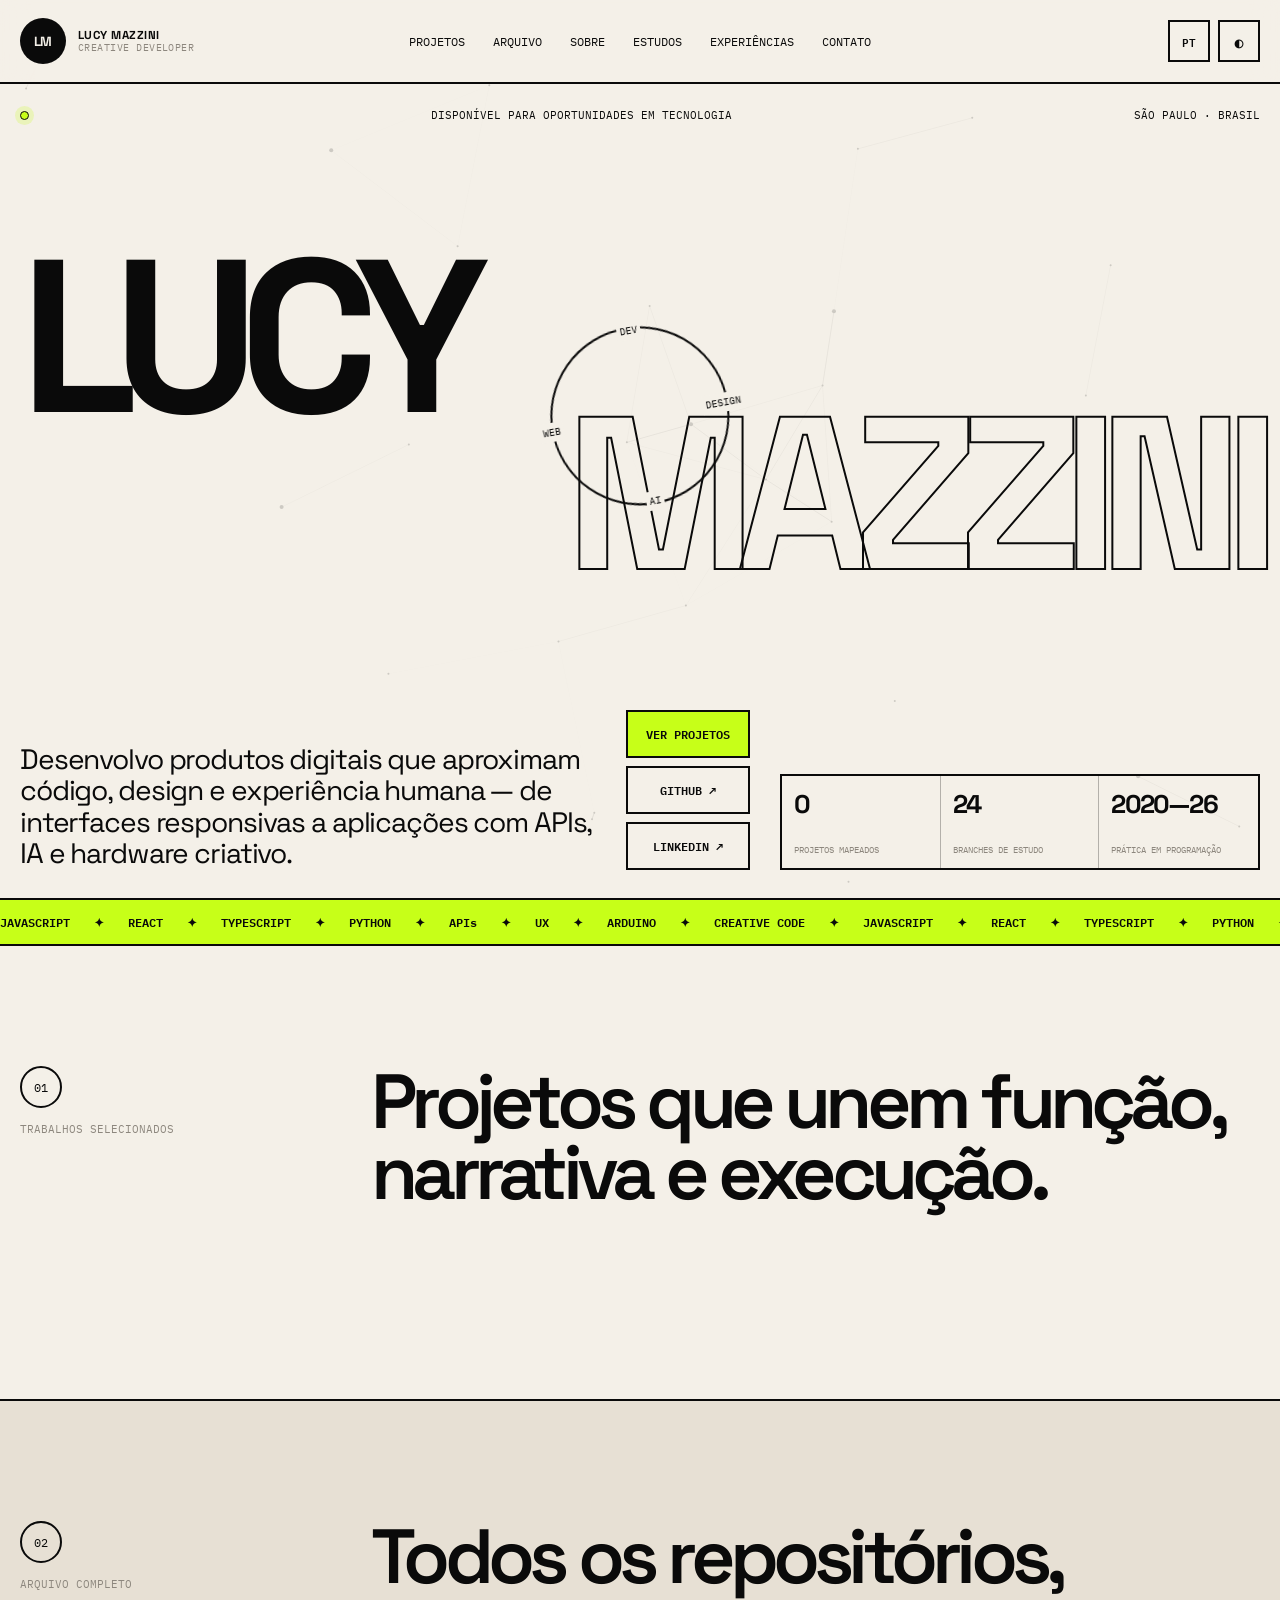
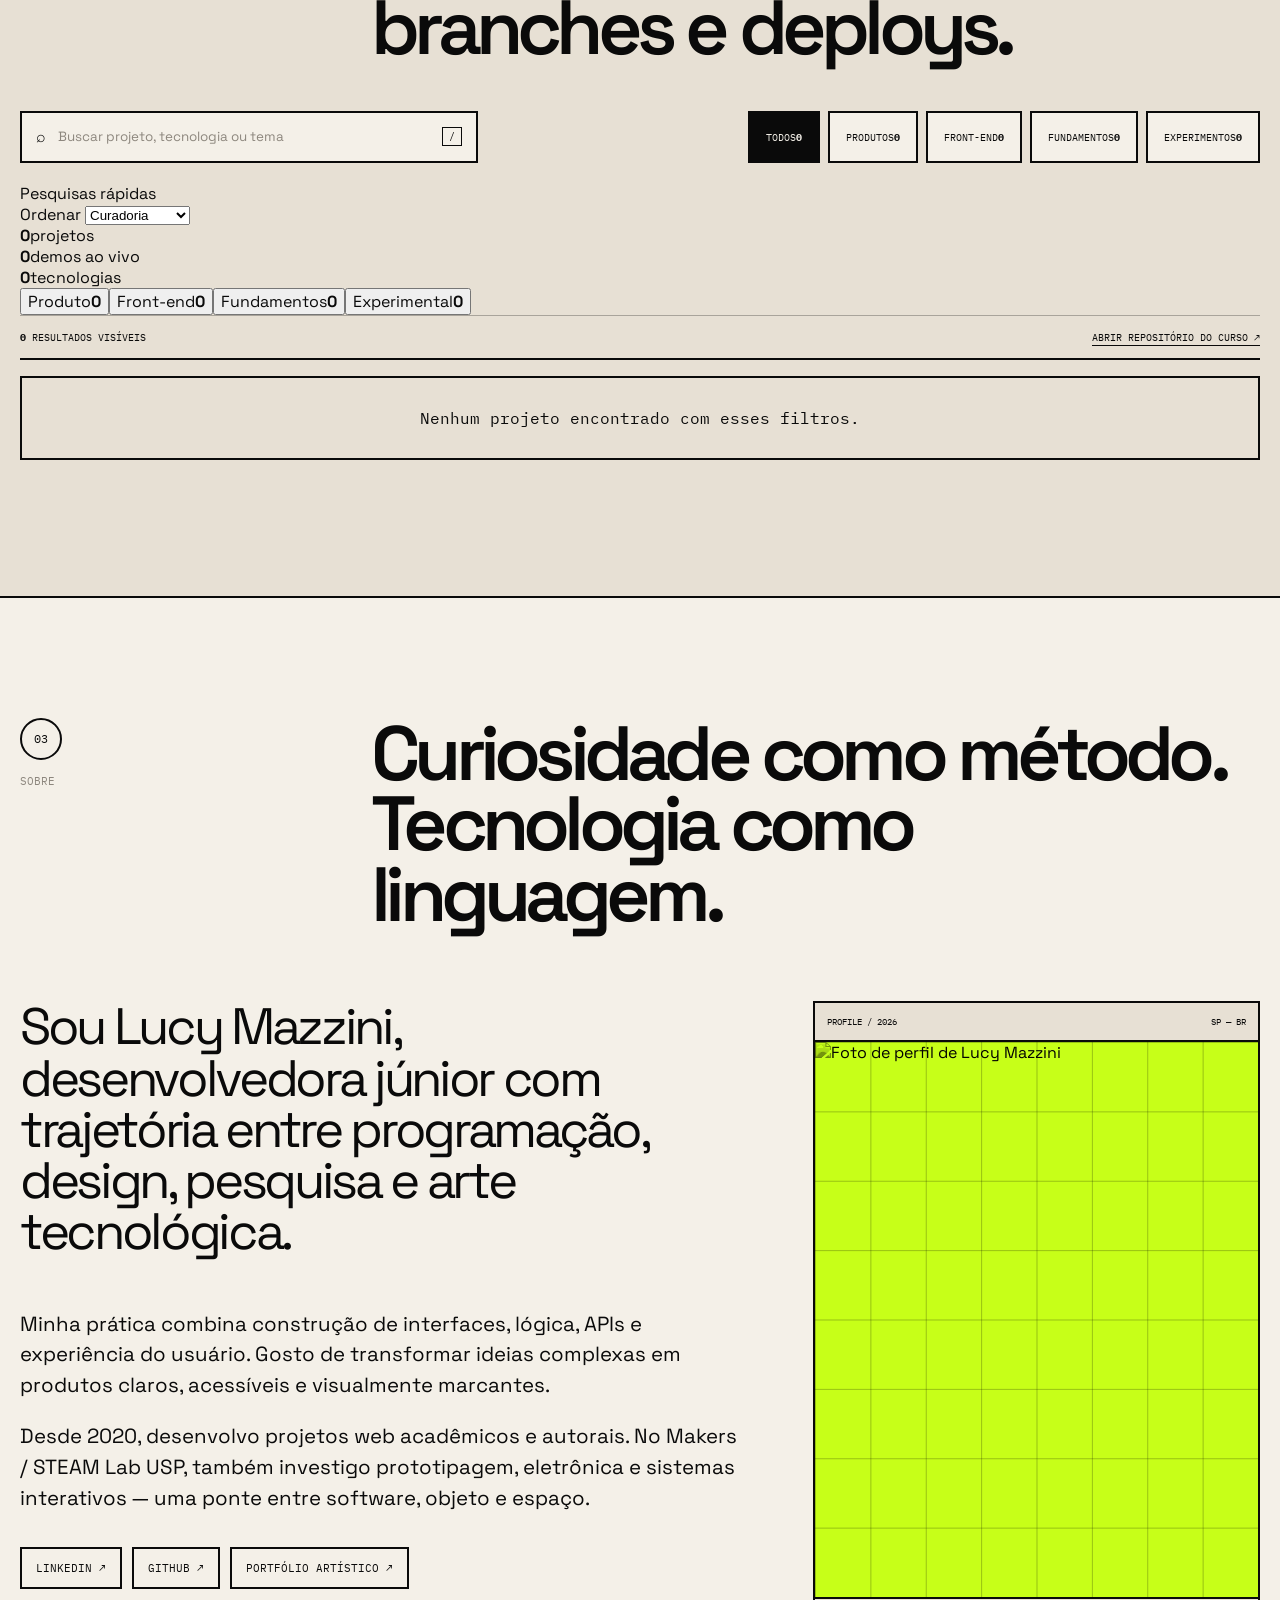
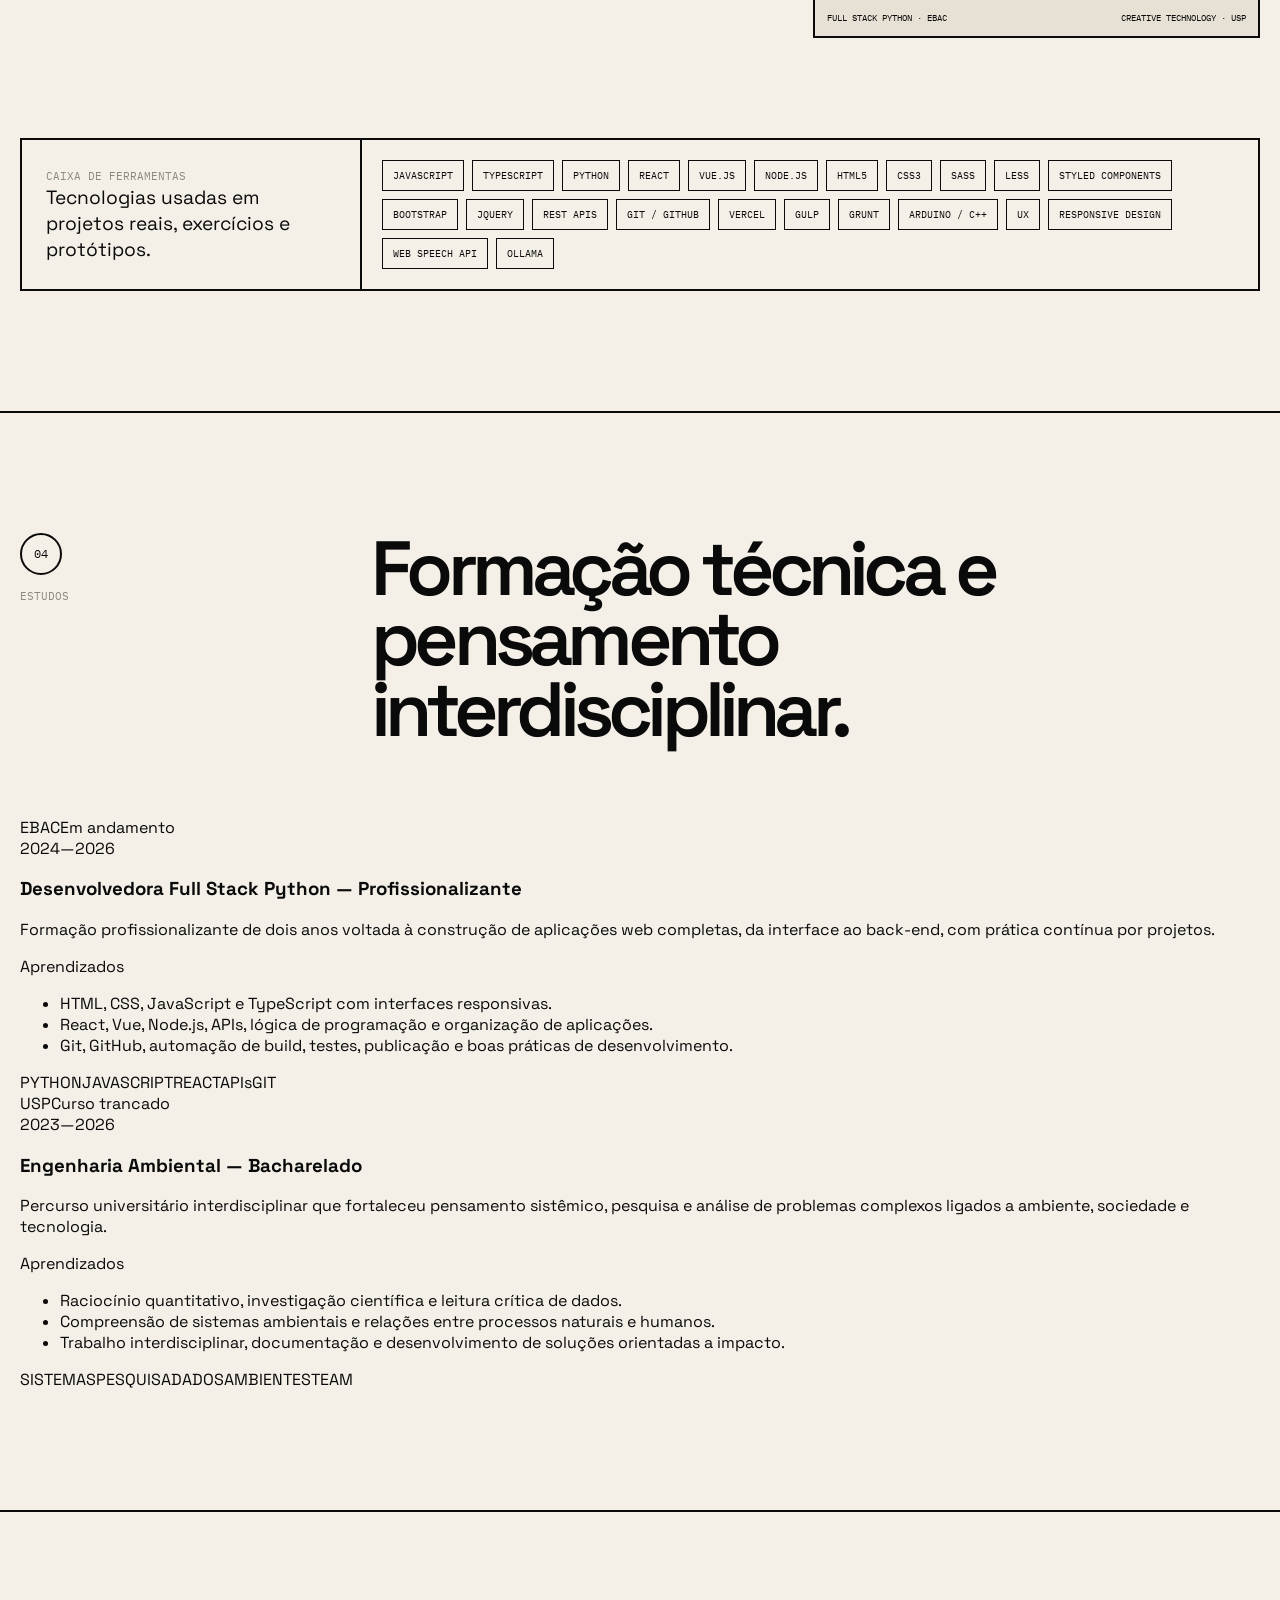
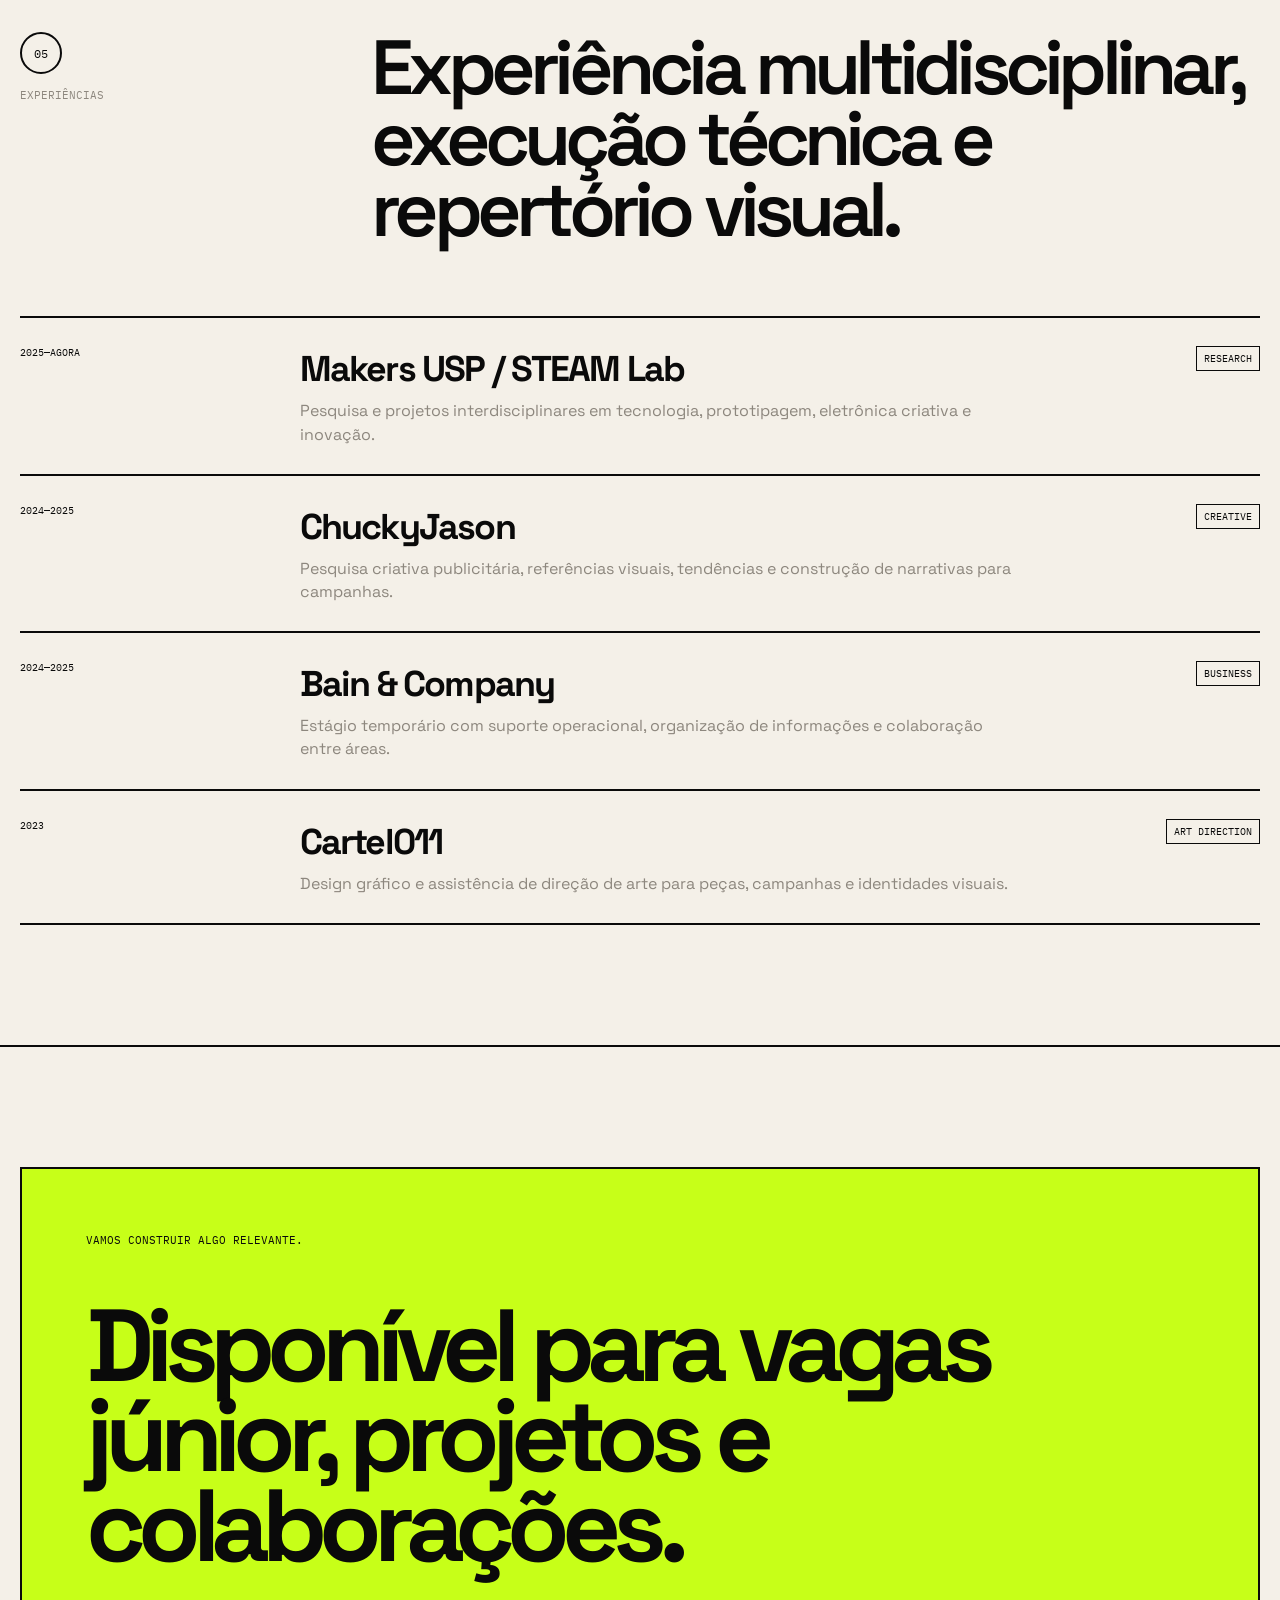
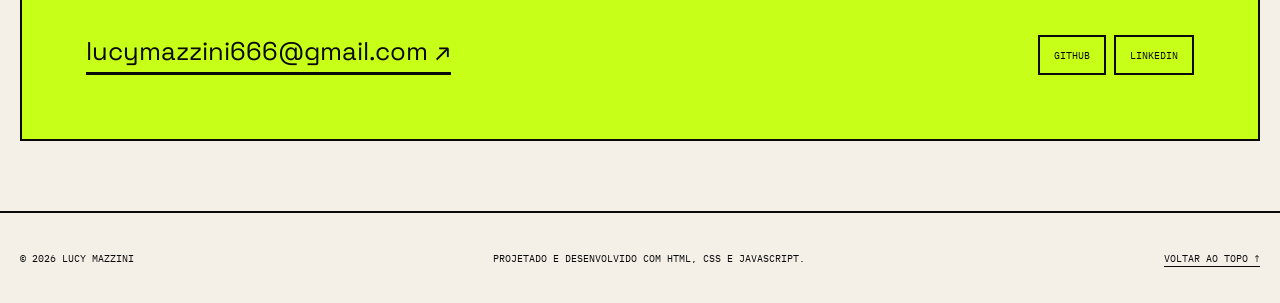
==== commit 78a9f9d8: "atualiza projetos, filtros, estudos e experiências" ====
--- a/index.html
+++ b/index.html
@@ -36,6 +36,8 @@
       <a href="#projetos" data-i18n="navProjects">Projetos</a>
       <a href="#arquivo" data-i18n="navArchive">Arquivo</a>
       <a href="#sobre" data-i18n="navAbout">Sobre</a>
+      <a href="#estudos" data-i18n="navStudies">Estudos</a>
+      <a href="#experiencias" data-i18n="navExperience">Experiências</a>
       <a href="#contato" data-i18n="navContact">Contato</a>
     </nav>
 
@@ -53,6 +55,8 @@
       <a href="#projetos" data-i18n="navProjects">Projetos</a>
       <a href="#arquivo" data-i18n="navArchive">Arquivo</a>
       <a href="#sobre" data-i18n="navAbout">Sobre</a>
+      <a href="#estudos" data-i18n="navStudies">Estudos</a>
+      <a href="#experiencias" data-i18n="navExperience">Experiências</a>
       <a href="#contato" data-i18n="navContact">Contato</a>
     </nav>
     <div class="mobile-menu-meta">
@@ -124,26 +128,46 @@
           <span class="section-number">02</span>
           <p class="eyebrow" data-i18n="completeArchive">Arquivo completo</p>
         </div>
-        <h2 data-i18n="archiveHeading">Todos os repositórios, branches e deploys — sem repetição.</h2>
+        <h2 data-i18n="archiveHeading">Todos os repositórios, branches e deploys.</h2>
       </div>
 
       <div class="archive-toolbar reveal">
         <label class="search-field">
           <span aria-hidden="true">⌕</span>
-          <input type="search" placeholder="Buscar projeto, tecnologia ou tema" aria-label="Buscar projetos" data-search>
+          <input type="search" placeholder="Buscar projeto, tecnologia ou tema" aria-label="Buscar projetos" autocomplete="off" data-search>
+          <button class="search-clear" type="button" aria-label="Limpar pesquisa" title="Limpar pesquisa" hidden data-clear-search>×</button>
           <kbd>/</kbd>
         </label>
         <div class="filter-row" role="group" aria-label="Filtrar projetos" data-filters>
-          <button class="filter is-active" type="button" data-filter="all" data-i18n="filterAll">Todos</button>
-          <button class="filter" type="button" data-filter="product" data-i18n="filterProduct">Produtos</button>
-          <button class="filter" type="button" data-filter="frontend">Front-end</button>
-          <button class="filter" type="button" data-filter="fundamentals" data-i18n="filterFundamentals">Fundamentos</button>
-          <button class="filter" type="button" data-filter="experimental" data-i18n="filterExperimental">Experimentos</button>
-        </div>
-      </div>
-
-      <div class="archive-meta reveal">
-        <span><b data-visible-count>0</b> <span data-i18n="visibleResults">resultados visíveis</span></span>
+          <button class="filter is-active" type="button" data-filter="all"><span data-i18n="filterAll">Todos</span><b data-filter-count="all">0</b></button>
+          <button class="filter" type="button" data-filter="product"><span data-i18n="filterProduct">Produtos</span><b data-filter-count="product">0</b></button>
+          <button class="filter" type="button" data-filter="frontend"><span>Front-end</span><b data-filter-count="frontend">0</b></button>
+          <button class="filter" type="button" data-filter="fundamentals"><span data-i18n="filterFundamentals">Fundamentos</span><b data-filter-count="fundamentals">0</b></button>
+          <button class="filter" type="button" data-filter="experimental"><span data-i18n="filterExperimental">Experimentos</span><b data-filter-count="experimental">0</b></button>
+        </div>
+      </div>
+
+      <div class="archive-utility reveal">
+        <div class="search-suggestions" aria-label="Pesquisas rápidas" data-search-suggestions></div>
+        <label class="sort-field">
+          <span data-i18n="sortLabel">Ordenar</span>
+          <select data-sort aria-label="Ordenar projetos">
+            <option value="curated" data-i18n="sortCurated">Curadoria</option>
+            <option value="title" data-i18n="sortTitle">A—Z</option>
+            <option value="newest" data-i18n="sortNewest">Mais recentes</option>
+          </select>
+        </label>
+      </div>
+
+      <div class="archive-dashboard reveal" aria-label="Resumo dos resultados">
+        <div class="archive-stat"><strong data-stat-visible>0</strong><span data-i18n="statsVisible">projetos</span></div>
+        <div class="archive-stat"><strong data-stat-live>0</strong><span data-i18n="statsLive">demos ao vivo</span></div>
+        <div class="archive-stat"><strong data-stat-tech>0</strong><span data-i18n="statsTech">tecnologias</span></div>
+        <div class="results-chart" data-results-chart></div>
+      </div>
+
+      <div class="archive-meta reveal" aria-live="polite">
+        <span><b data-visible-count>0</b> <span data-i18n="visibleResults">resultados visíveis</span> <em data-query-status></em></span>
         <a href="https://github.com/labyrt/curso_ebac_frontend" target="_blank" rel="noopener noreferrer" data-i18n="courseRepo">Abrir repositório do curso ↗</a>
       </div>
       <div class="archive-list" data-project-list></div>
@@ -201,19 +225,62 @@
       </div>
     </section>
 
-    <section class="section timeline-section" id="trajetoria">
+    <section class="section studies-section" id="estudos">
       <div class="section-heading reveal">
         <div>
           <span class="section-number">04</span>
-          <p class="eyebrow" data-i18n="trajectory">Trajetória</p>
-        </div>
-        <h2 data-i18n="trajectoryHeading">Experiência multidisciplinar, execução técnica e repertório visual.</h2>
+          <p class="eyebrow" data-i18n="studiesLabel">Estudos</p>
+        </div>
+        <h2 data-i18n="studiesHeading">Formação técnica e pensamento interdisciplinar.</h2>
+      </div>
+
+      <div class="study-grid">
+        <article class="study-card reveal">
+          <div class="study-card-top"><span>EBAC</span><span data-i18n="studyOngoing">EM ANDAMENTO</span></div>
+          <div class="study-period">2024—2026</div>
+          <h3 data-i18n="studyEbacTitle">Desenvolvedora Full Stack Python — Profissionalizante</h3>
+          <p data-i18n="studyEbacSummary">Formação profissionalizante de dois anos voltada à construção de aplicações web completas, da interface ao back-end, com prática contínua por projetos.</p>
+          <div class="study-learning">
+            <span data-i18n="studyLearningLabel">Aprendizados</span>
+            <ul>
+              <li data-i18n="studyEbacOne">HTML, CSS, JavaScript e TypeScript com interfaces responsivas.</li>
+              <li data-i18n="studyEbacTwo">React, Vue, Node.js, APIs, lógica de programação e organização de aplicações.</li>
+              <li data-i18n="studyEbacThree">Git, GitHub, automação de build, testes, publicação e boas práticas de desenvolvimento.</li>
+            </ul>
+          </div>
+          <div class="study-tags"><span>PYTHON</span><span>JAVASCRIPT</span><span>REACT</span><span>APIs</span><span>GIT</span></div>
+        </article>
+
+        <article class="study-card study-card--usp reveal">
+          <div class="study-card-top"><span>USP</span><span data-i18n="studyPaused">CURSO TRANCADO</span></div>
+          <div class="study-period">2023—2026</div>
+          <h3 data-i18n="studyUspTitle">Engenharia Ambiental — Bacharelado</h3>
+          <p data-i18n="studyUspSummary">Percurso universitário interdisciplinar que fortaleceu pensamento sistêmico, pesquisa e análise de problemas complexos ligados a ambiente, sociedade e tecnologia.</p>
+          <div class="study-learning">
+            <span data-i18n="studyLearningLabel">Aprendizados</span>
+            <ul>
+              <li data-i18n="studyUspOne">Raciocínio quantitativo, investigação científica e leitura crítica de dados.</li>
+              <li data-i18n="studyUspTwo">Compreensão de sistemas ambientais e relações entre processos naturais e humanos.</li>
+              <li data-i18n="studyUspThree">Trabalho interdisciplinar, documentação e desenvolvimento de soluções orientadas a impacto.</li>
+            </ul>
+          </div>
+          <div class="study-tags"><span>SISTEMAS</span><span>PESQUISA</span><span>DADOS</span><span>AMBIENTE</span><span>STEAM</span></div>
+        </article>
+      </div>
+    </section>
+
+    <section class="section timeline-section" id="experiencias">
+      <div class="section-heading reveal">
+        <div>
+          <span class="section-number">05</span>
+          <p class="eyebrow" data-i18n="experienceLabel">Experiências</p>
+        </div>
+        <h2 data-i18n="experienceHeading">Experiência multidisciplinar, execução técnica e repertório visual.</h2>
       </div>
 
       <div class="timeline" data-timeline>
         <article class="timeline-item reveal"><time>2025—agora</time><div><h3>Makers USP / STEAM Lab</h3><p data-i18n="timelineMakers">Pesquisa e projetos interdisciplinares em tecnologia, prototipagem, eletrônica criativa e inovação.</p></div><span>RESEARCH</span></article>
         <article class="timeline-item reveal"><time>2024—2025</time><div><h3>ChuckyJason</h3><p data-i18n="timelineChucky">Pesquisa criativa publicitária, referências visuais, tendências e construção de narrativas para campanhas.</p></div><span>CREATIVE</span></article>
-        <article class="timeline-item reveal"><time>2024—2025</time><div><h3>Guma Joana</h3><p data-i18n="timelineGuma">Pesquisa, desenvolvimento conceitual e assistência criativa em coleção de moda.</p></div><span>DESIGN</span></article>
         <article class="timeline-item reveal"><time>2024—2025</time><div><h3>Bain &amp; Company</h3><p data-i18n="timelineBain">Estágio temporário com suporte operacional, organização de informações e colaboração entre áreas.</p></div><span>BUSINESS</span></article>
         <article class="timeline-item reveal"><time>2023</time><div><h3>Cartel011</h3><p data-i18n="timelineCartel">Design gráfico e assistência de direção de arte para peças, campanhas e identidades visuais.</p></div><span>ART DIRECTION</span></article>
       </div>
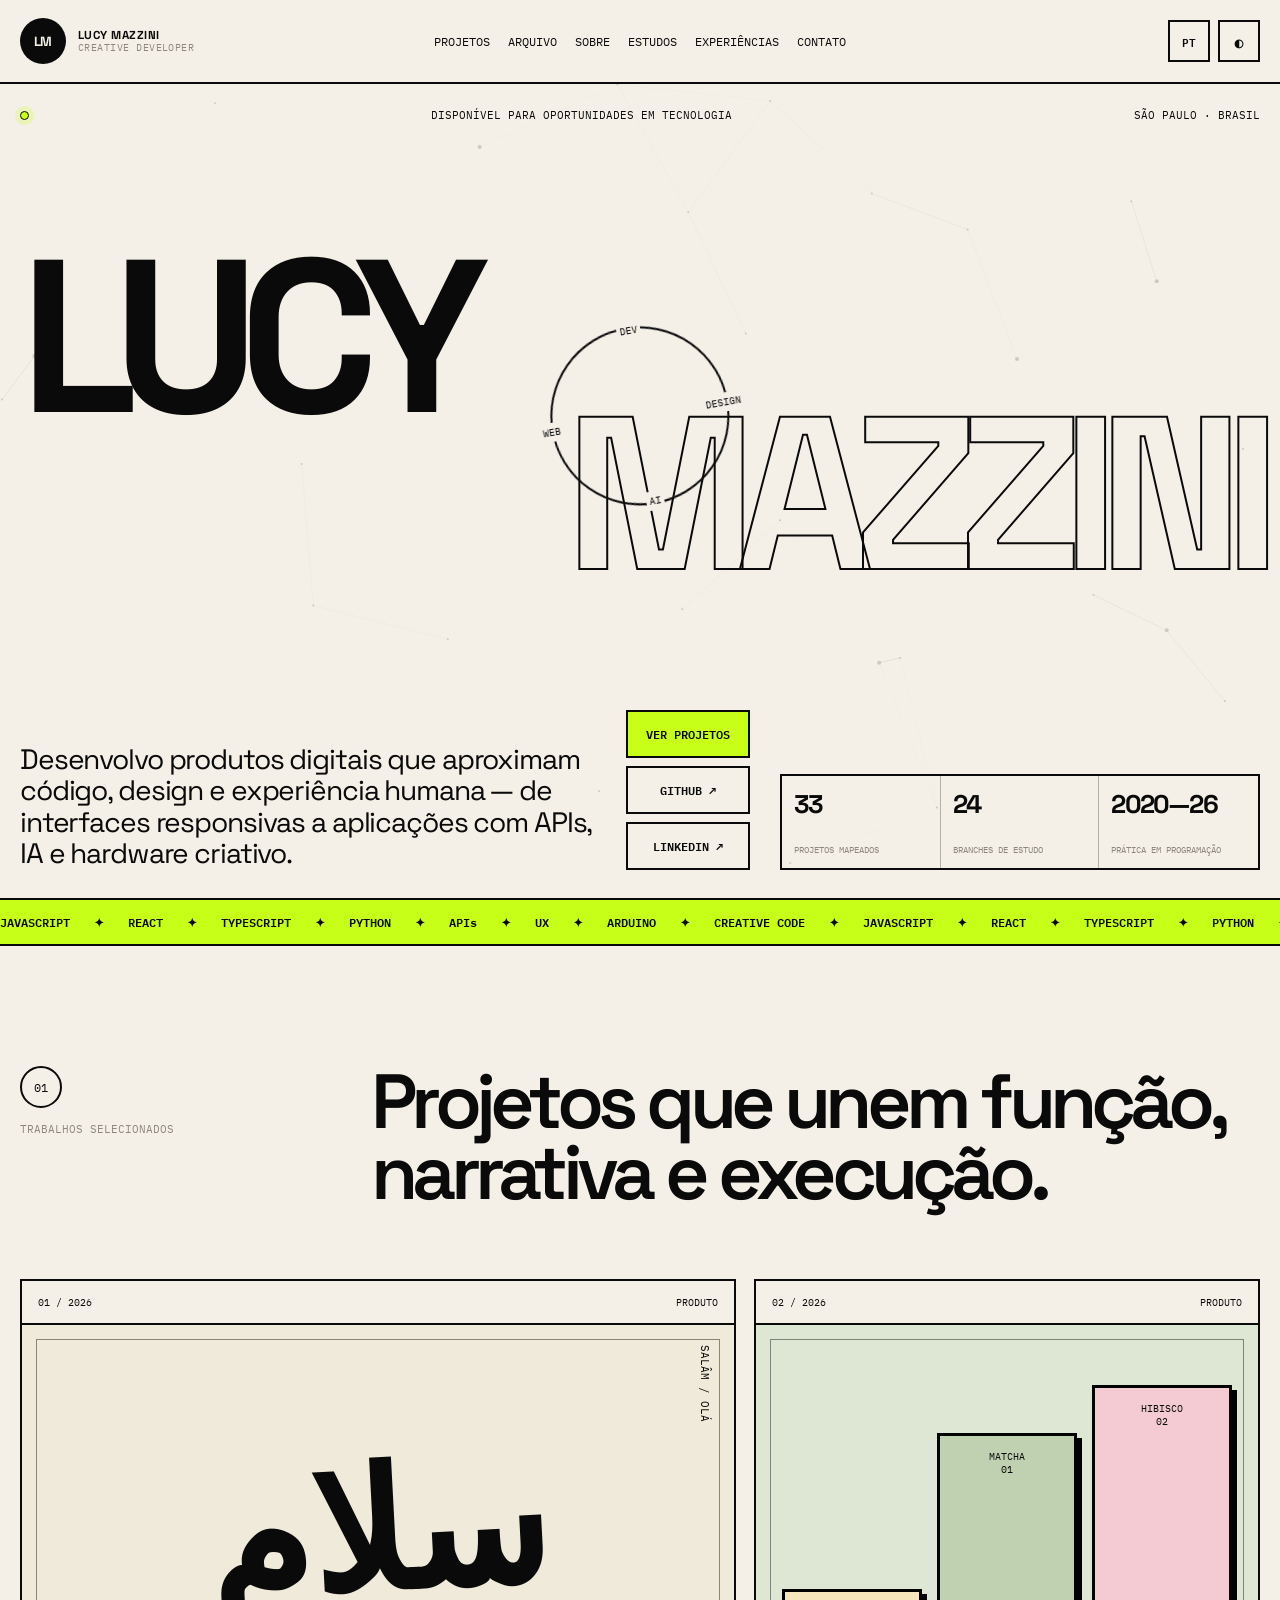
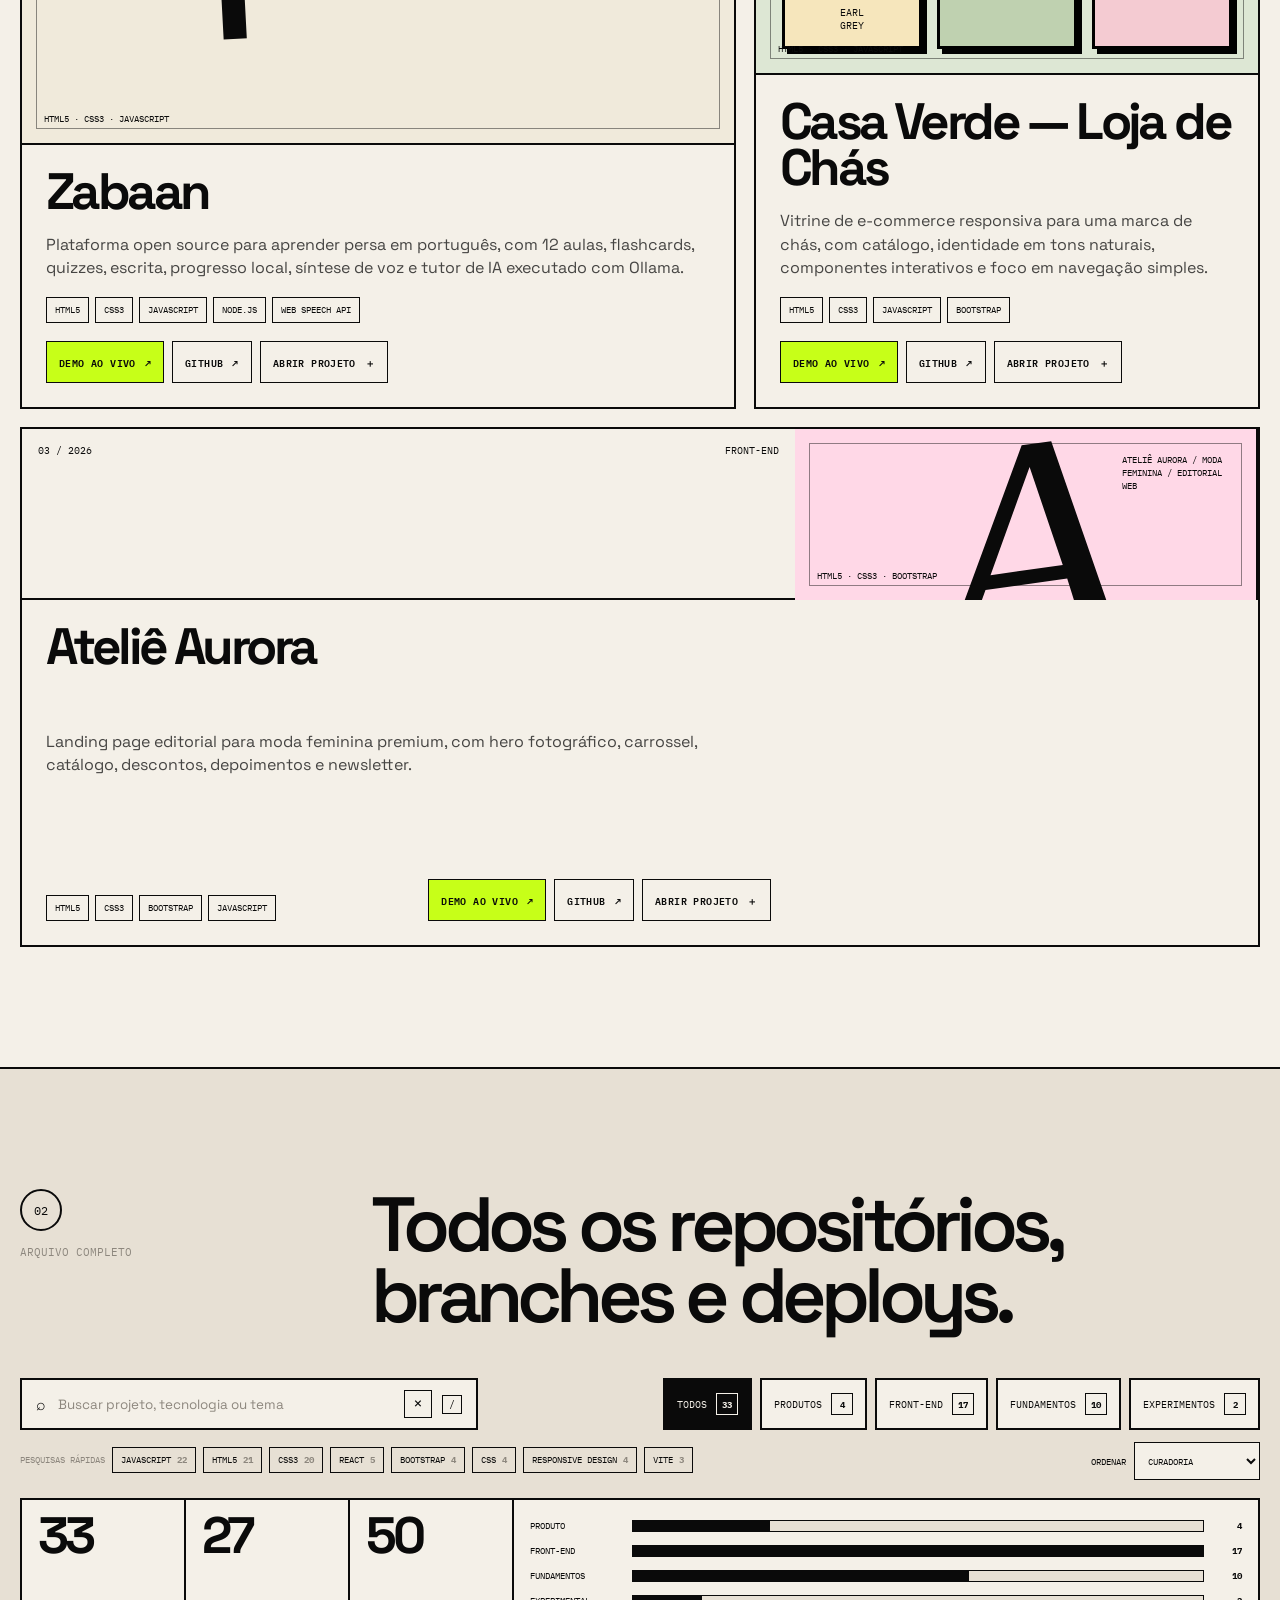
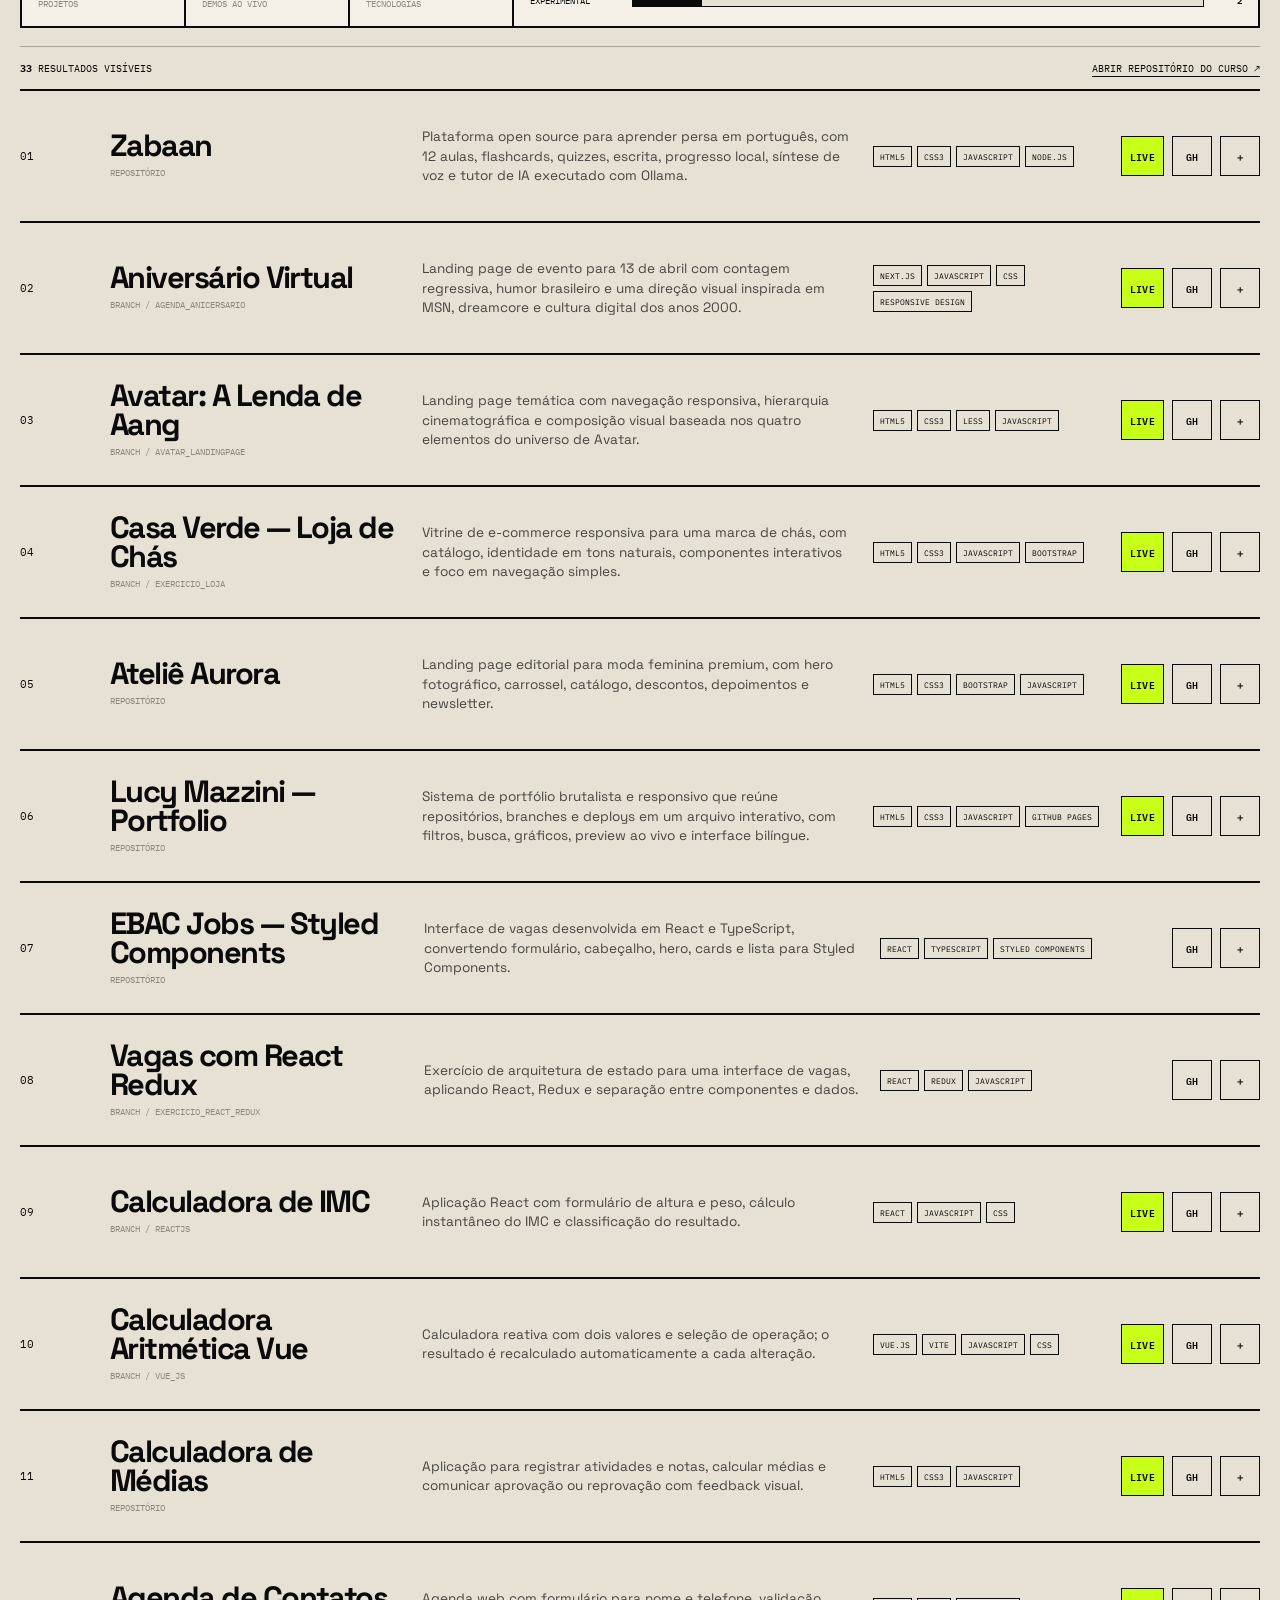
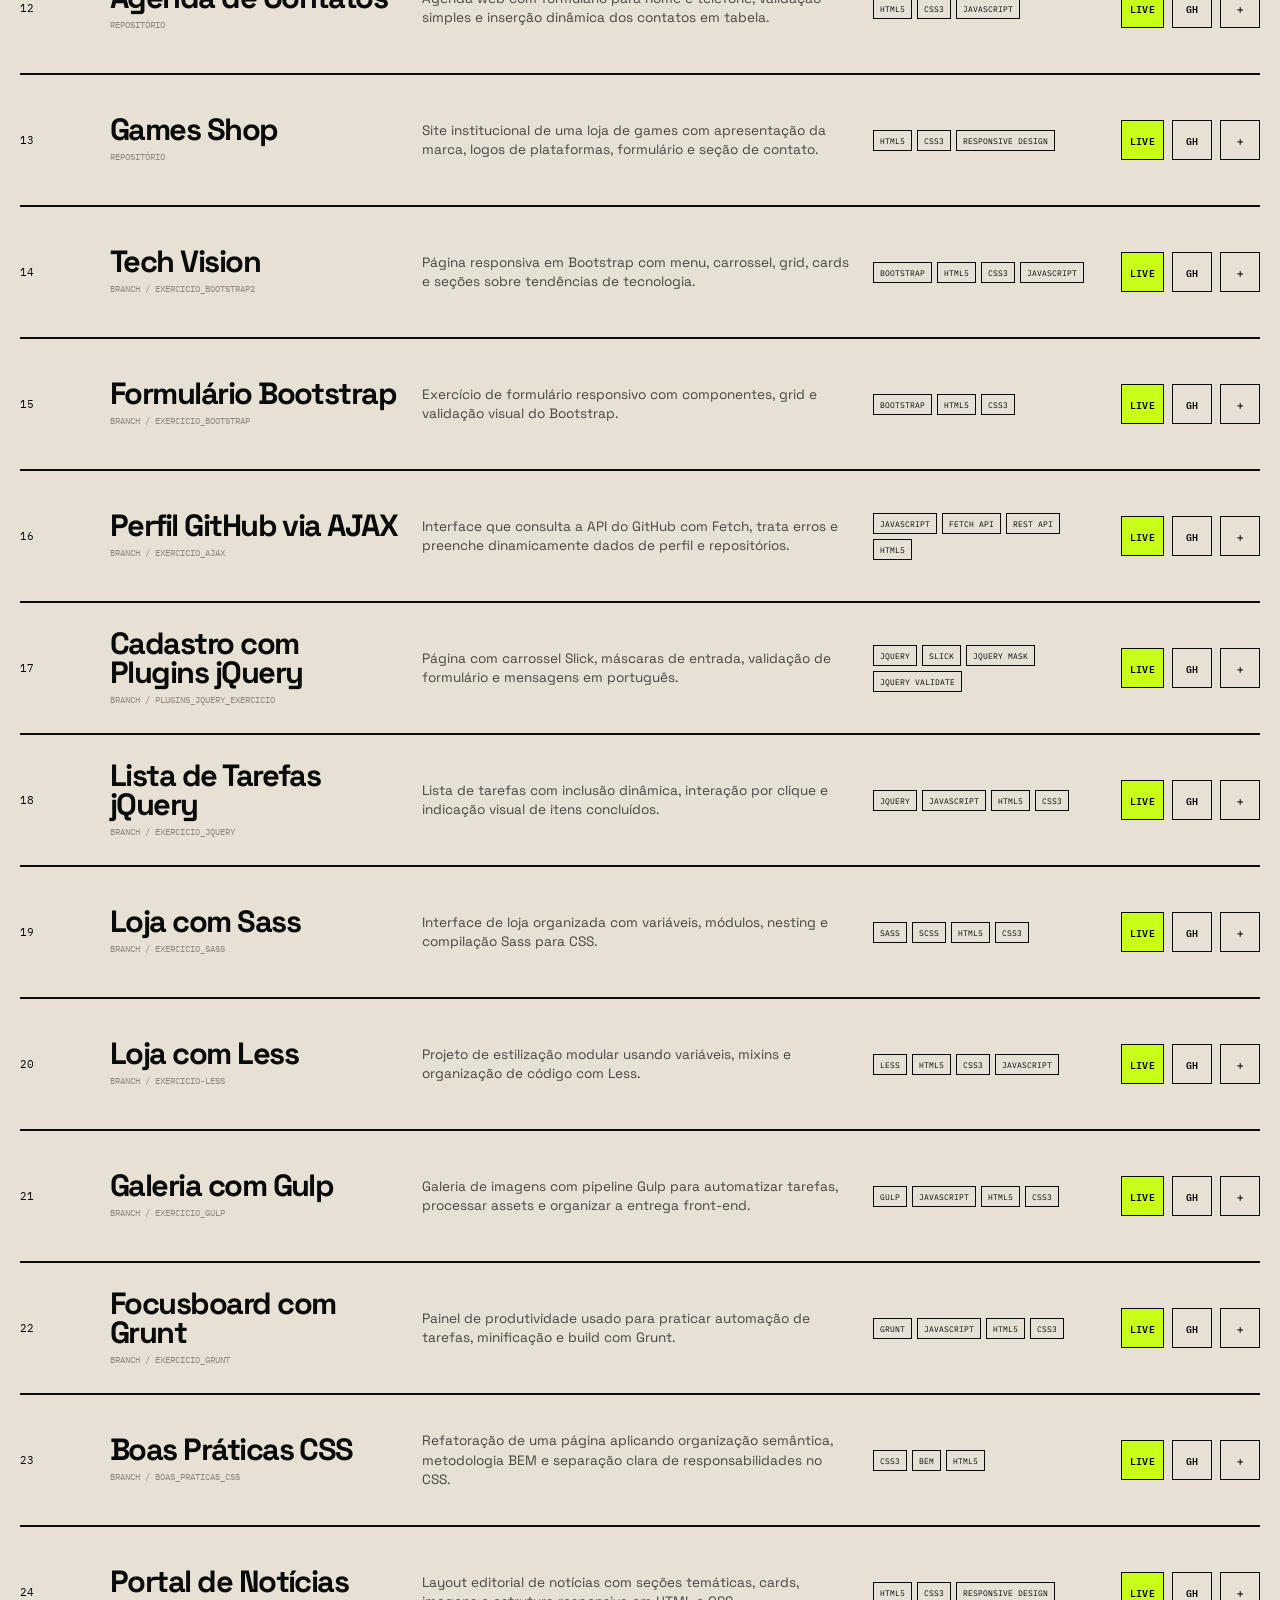
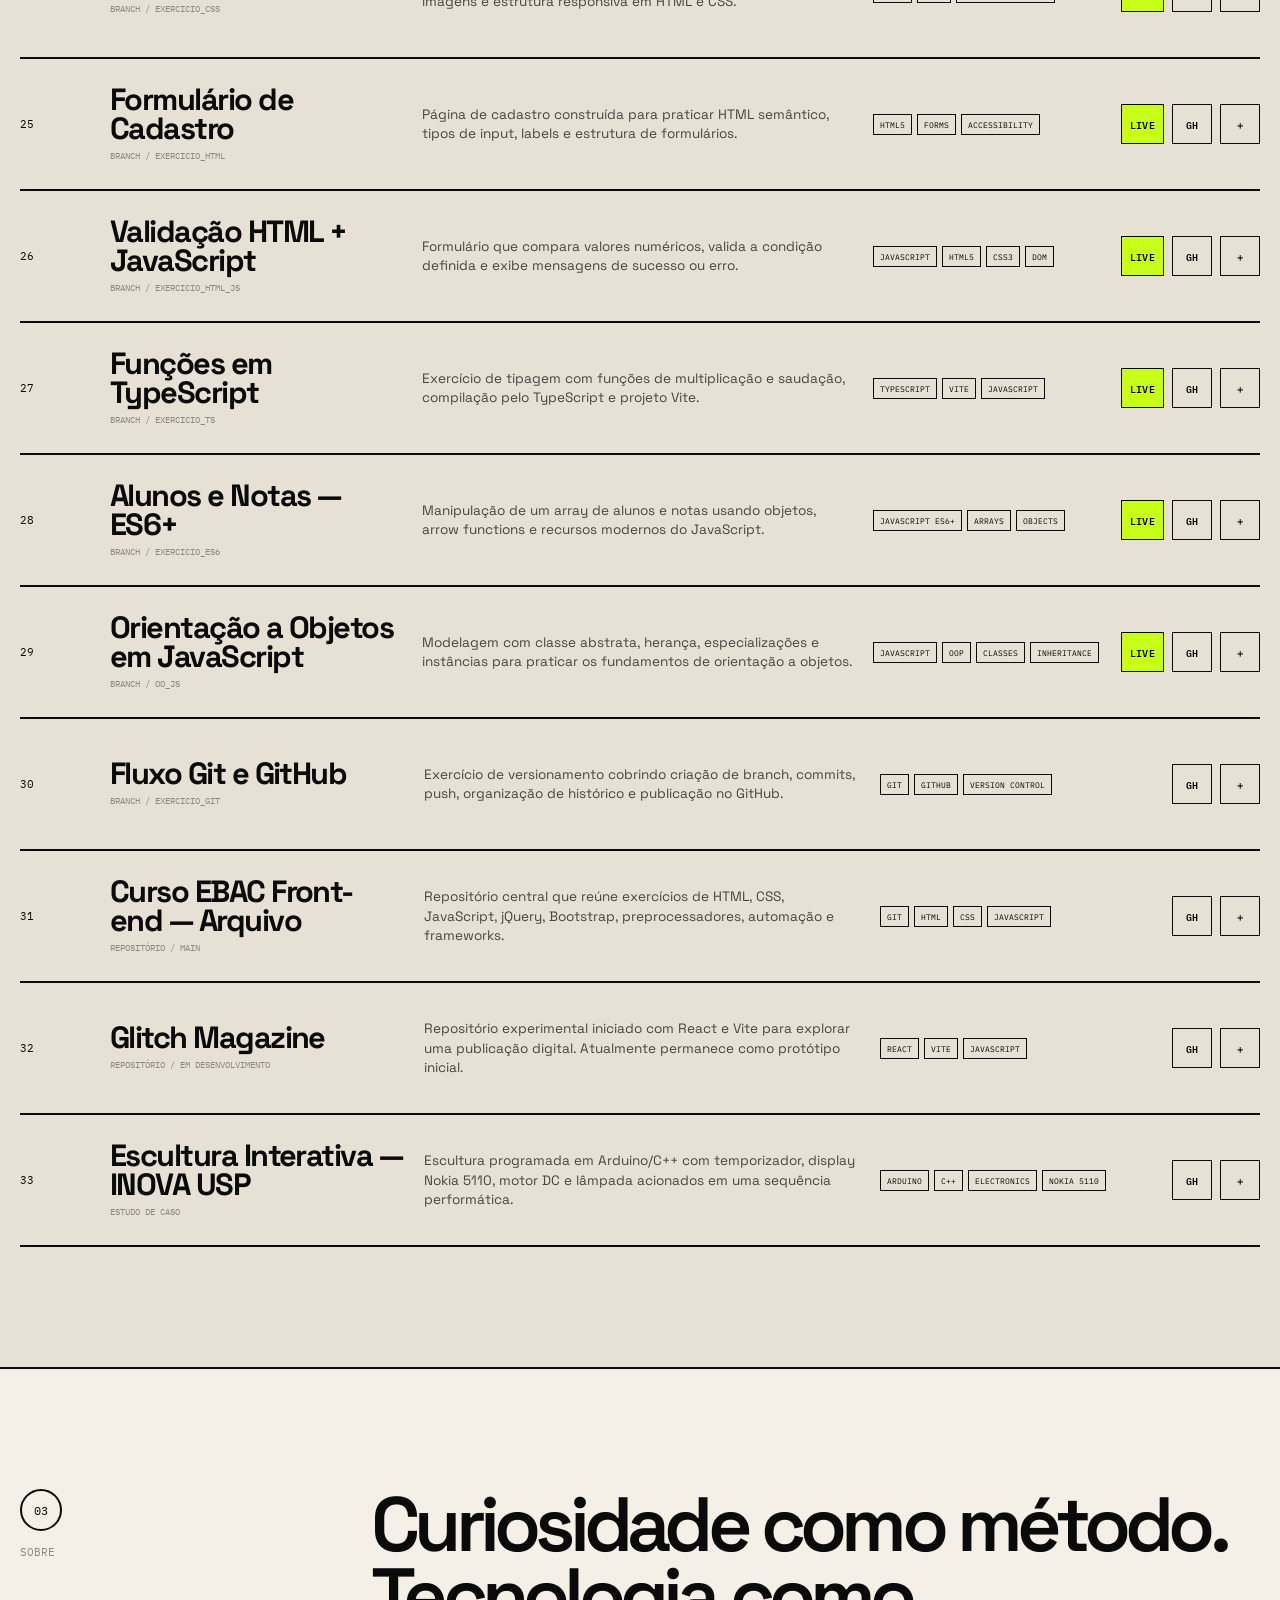
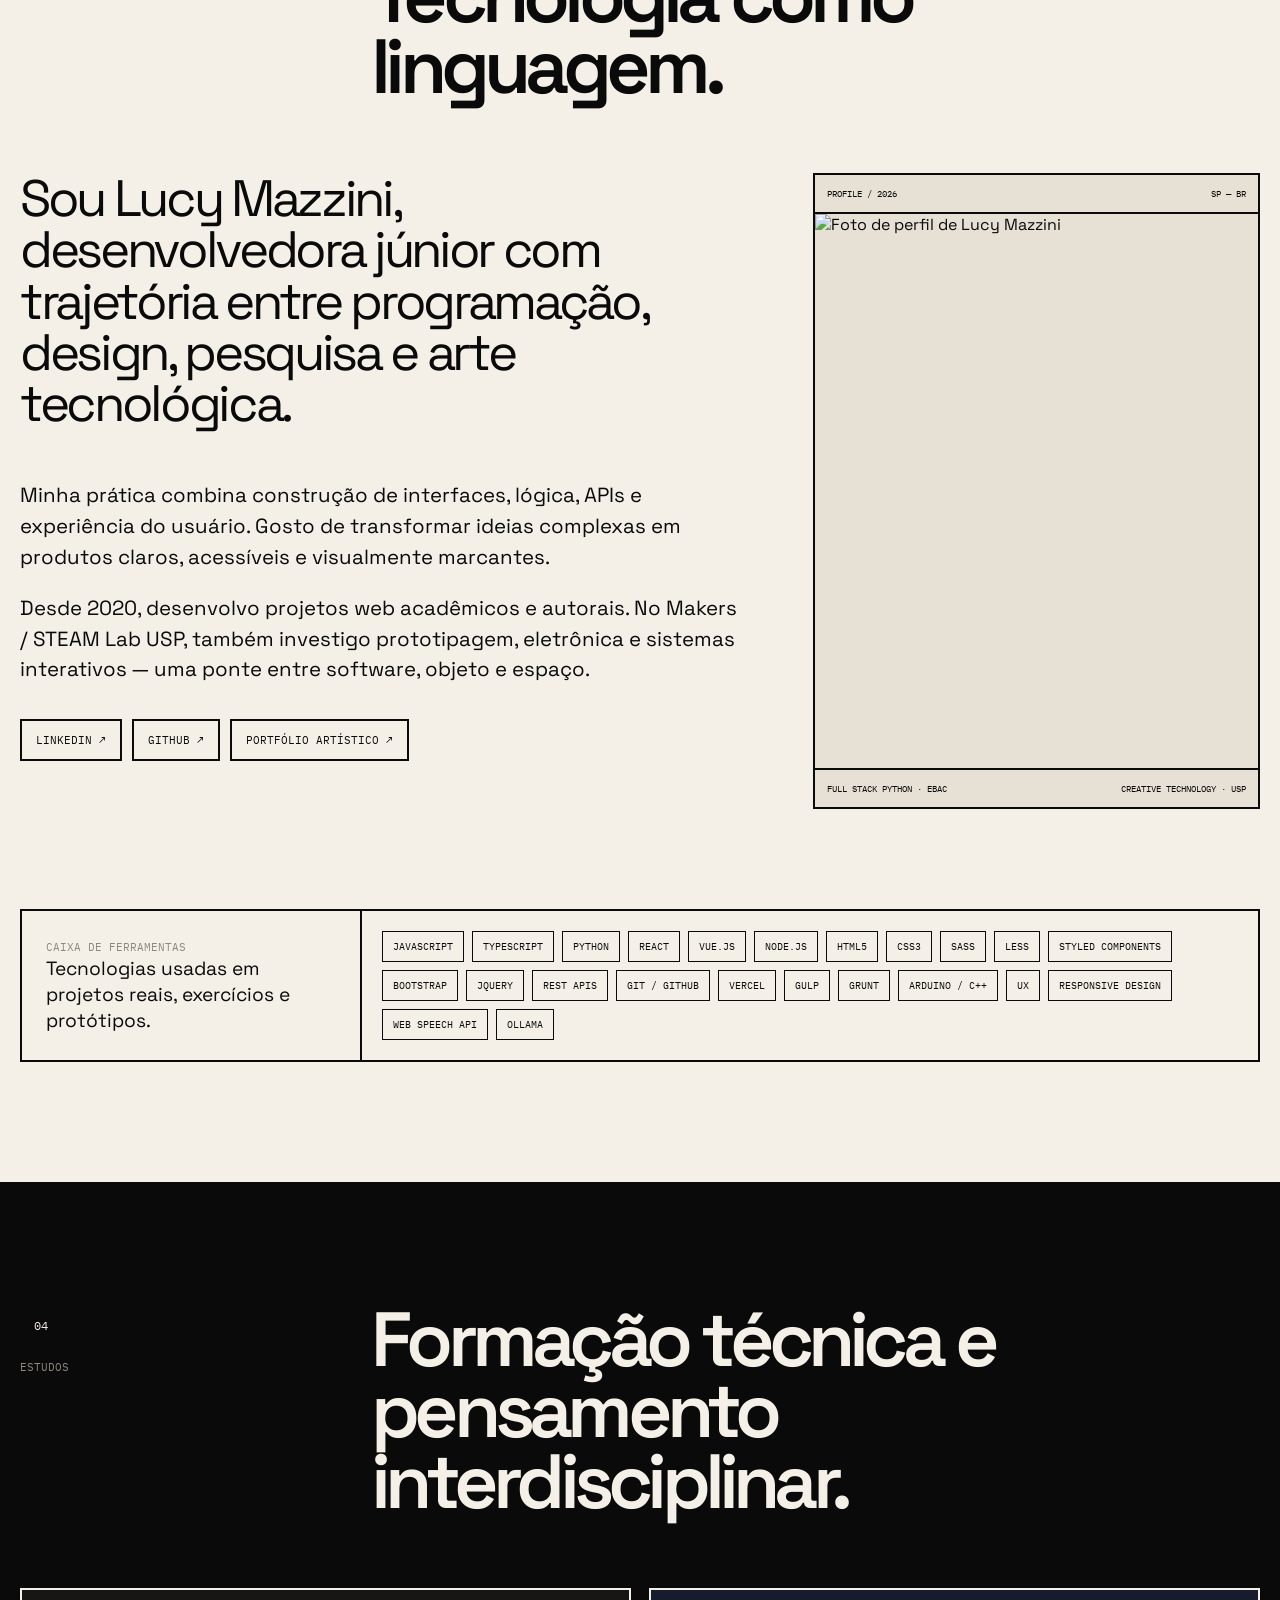
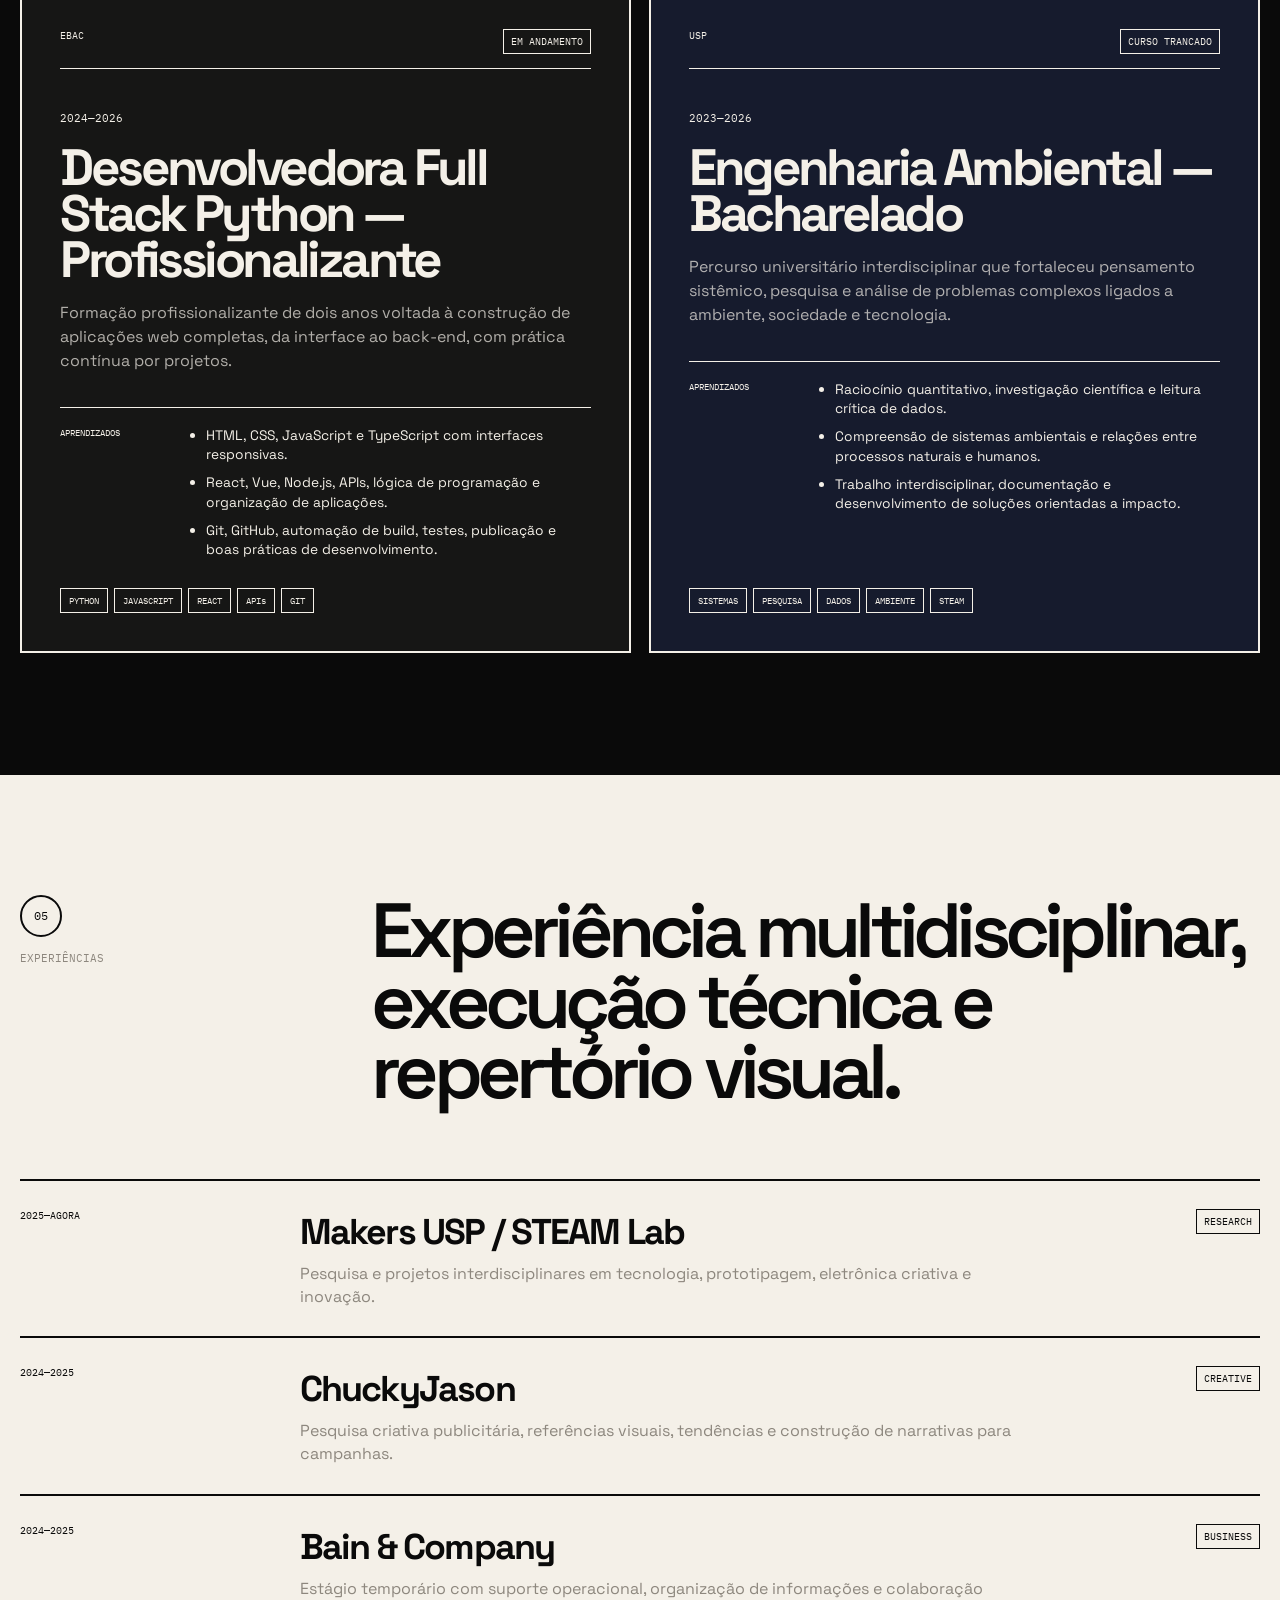
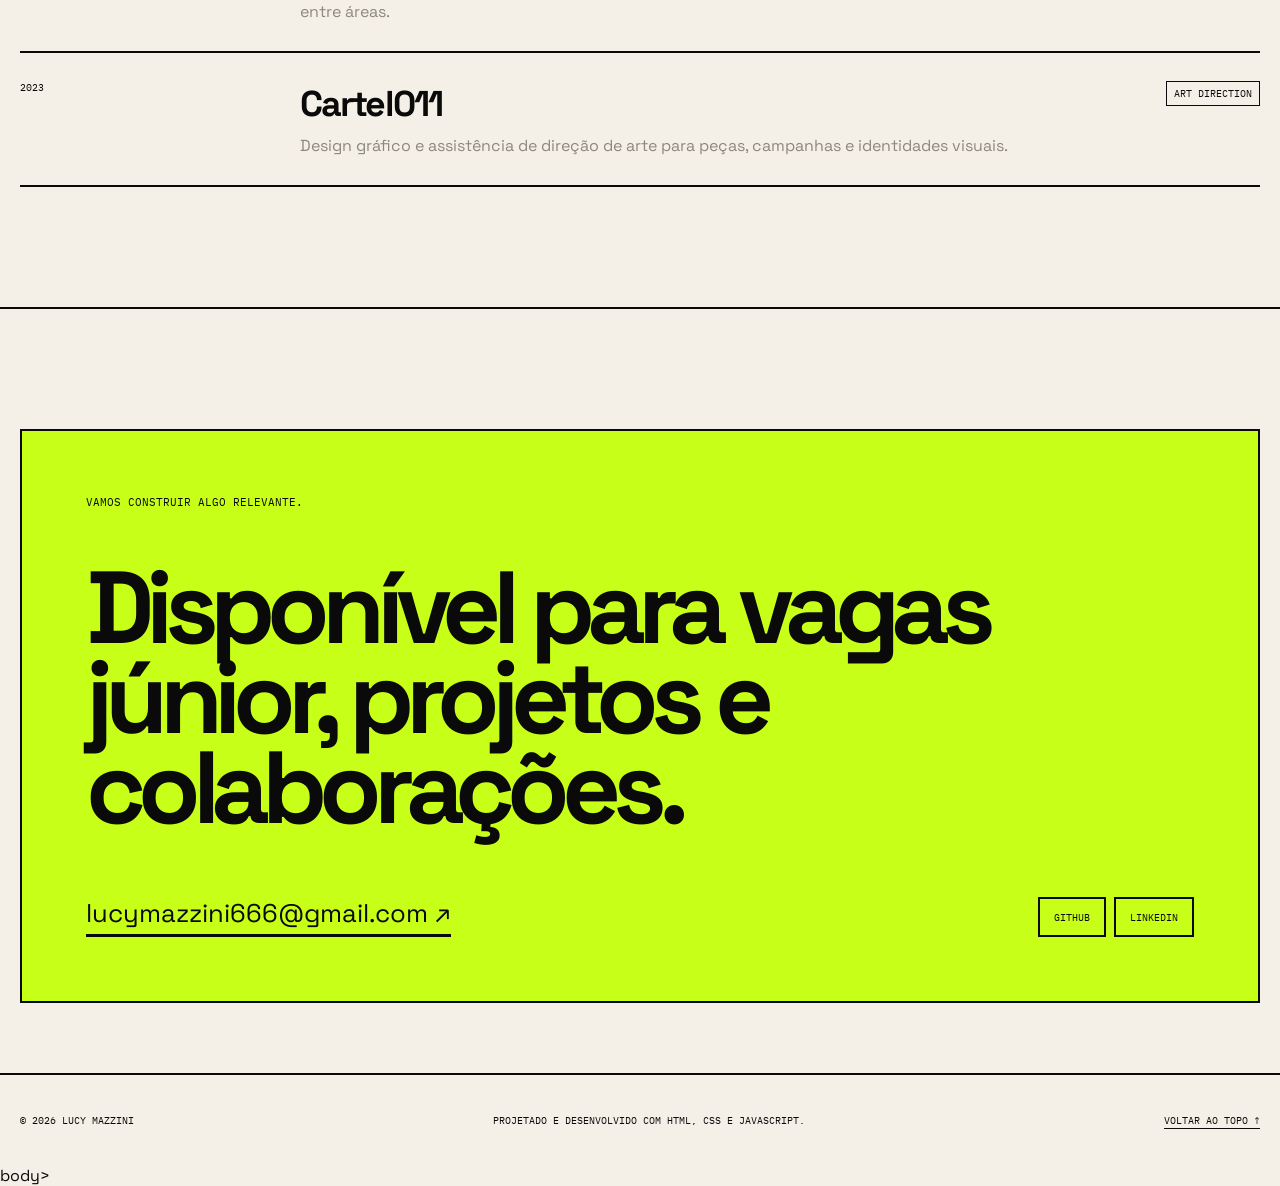
==== commit c4e77260: "torna o portfólio autônomo e corrige carregamento" ====
--- a/index.html
+++ b/index.html
@@ -16,9 +16,8 @@
   <link rel="preconnect" href="https://fonts.googleapis.com">
   <link rel="preconnect" href="https://fonts.gstatic.com" crossorigin>
   <link href="https://fonts.googleapis.com/css2?family=IBM+Plex+Mono:wght@400;500;600&family=Space+Grotesk:wght@400;500;600;700&display=swap" rel="stylesheet">
-  <link rel="stylesheet" href="./main.css">
-  <script src="./projects.js" defer></script>
-  <script src="./script.js" defer></script>
+  <link rel="stylesheet" href="./main.css?v=20260806-final">
+<script src="./script.js?v=20260806-final" defer></script>
 </head>
 <body>
   <a class="skip-link" href="#conteudo">Pular para o conteúdo</a>
@@ -332,3 +331,5 @@
   </noscript>
 </body>
 </html>
+body>
+</html>
--- a/main.css
+++ b/main.css
@@ -68,7 +68,7 @@
 .brand-mark { width: 46px; aspect-ratio: 1; display: grid; place-items: center; background: var(--ink); color: var(--paper); border-radius: 50%; font-weight: 700; font-size: .83rem; letter-spacing: -.04em; }
 .brand-copy { font-size: .72rem; font-weight: 700; line-height: 1.05; text-transform: uppercase; letter-spacing: .04em; }
 .brand-copy em { font-family: var(--font-mono); font-style: normal; font-weight: 400; color: var(--muted); font-size: .63rem; }
-.desktop-nav { display: flex; align-items: center; gap: 28px; font-family: var(--font-mono); font-size: .72rem; text-transform: uppercase; }
+.desktop-nav { display: flex; align-items: center; gap: 18px; font-family: var(--font-mono); font-size: .72rem; text-transform: uppercase; }
 .desktop-nav a { position: relative; }
 .desktop-nav a::after { content: ""; position: absolute; left: 0; bottom: -6px; width: 100%; height: 2px; background: var(--ink); transform: scaleX(0); transform-origin: right; transition: transform .25s var(--ease); }
 .desktop-nav a:hover::after, .desktop-nav a:focus-visible::after { transform: scaleX(1); transform-origin: left; }
@@ -79,10 +79,11 @@
 .menu-button span { display: block; width: 4px; height: 4px; background: currentColor; border-radius: 50%; }
 .menu-button b { margin-left: 6px; font-family: var(--font-mono); font-size: .68rem; text-transform: uppercase; }
 
-.mobile-menu { position: fixed; z-index: 850; inset: var(--header-height) 0 0; padding: 26px 20px; background: var(--acid); color: #0a0a0a; }
+.mobile-menu { position: fixed; z-index: 850; inset: var(--header-height) 0 0; padding: 26px 20px; background: var(--acid); color: #0a0a0a; overflow-y: auto; display: flex; flex-direction: column; }
+.mobile-menu[hidden] { display: none !important; }
 .mobile-menu nav { display: grid; }
-.mobile-menu nav a { font-size: clamp(3rem, 12vw, 7rem); line-height: .95; letter-spacing: -.07em; text-transform: uppercase; font-weight: 700; border-bottom: 2px solid #0a0a0a; padding: 12px 0; }
-.mobile-menu-meta { position: absolute; left: 20px; right: 20px; bottom: 24px; display: flex; justify-content: space-between; align-items: flex-end; gap: 16px; font-family: var(--font-mono); font-size: .72rem; }
+.mobile-menu nav a { font-size: clamp(2.35rem, 9.5vw, 6rem); line-height: .95; letter-spacing: -.07em; text-transform: uppercase; font-weight: 700; border-bottom: 2px solid #0a0a0a; padding: 12px 0; }
+.mobile-menu-meta { position: static; margin-top: auto; padding-top: 28px; display: flex; justify-content: space-between; align-items: flex-end; gap: 16px; font-family: var(--font-mono); font-size: .72rem; }
 .mobile-menu-links { display: flex; flex-wrap: wrap; justify-content: flex-end; gap: 8px 14px; }
 .mobile-menu-links a { text-decoration: underline; text-underline-offset: 4px; }
 
@@ -170,10 +171,6 @@
 .tea-box { width: 100%; max-width: 140px; border: 3px solid #000; background: #f6e6bc; padding: 14px 8px; text-align: center; font-family: var(--font-mono); font-size: .6rem; box-shadow: 5px 5px 0 #000; transform-origin: bottom; }
 .tea-box:nth-child(2) { height: 72%; background: #bfd1b0; }
 .tea-box:nth-child(3) { height: 88%; background: #f4cbd2; }
-.visual--sports { background: #d9e4ff; display: grid; grid-template-columns: 1fr 1fr; gap: 18px; }
-.sport-card { width: 100%; height: 74%; border: 3px solid #000; background: #fff; padding: 12px; position: relative; box-shadow: 7px 7px 0 #000; }
-.sport-card::before { content: ""; display: block; height: 60%; background: repeating-linear-gradient(45deg,#c7ff18 0 12px,#111 12px 14px); border: 2px solid #000; }
-.sport-card::after { content: "ADD TO CART +"; position: absolute; left: 12px; right: 12px; bottom: 12px; font-family: var(--font-mono); font-size: .55rem; border-top: 2px solid #000; padding-top: 8px; }
 .visual--fashion { background: #ffd8e7; overflow: hidden; }
 .visual--fashion .editorial-a { font-size: clamp(10rem, 25vw, 26rem); line-height: .6; font-family: Georgia, serif; font-style: italic; transform: rotate(-8deg); }
 .visual--fashion .editorial-note { position: absolute; right: 24px; top: 24px; width: 110px; font-family: var(--font-mono); font-size: .58rem; text-transform: uppercase; }
@@ -183,16 +180,40 @@
 
 .archive-section { background: var(--paper-2); }
 .section-heading--archive { margin-bottom: 48px; }
-.archive-toolbar, .archive-meta, .archive-list, .empty-state { width: var(--container); margin-left: auto; margin-right: auto; }
-.archive-toolbar { display: grid; grid-template-columns: minmax(280px, .9fr) 1.5fr; gap: 18px; margin-bottom: 20px; }
-.search-field { min-height: 52px; display: grid; grid-template-columns: auto 1fr auto; align-items: center; gap: 10px; border: var(--line); background: var(--paper); padding: 0 14px; }
+.archive-toolbar, .archive-utility, .archive-dashboard, .archive-meta, .archive-list, .empty-state { width: var(--container); margin-left: auto; margin-right: auto; }
+.archive-toolbar { display: grid; grid-template-columns: minmax(280px, .9fr) 1.5fr; gap: 18px; margin-bottom: 12px; }
+.search-field { min-height: 52px; display: grid; grid-template-columns: auto 1fr auto auto; align-items: center; gap: 10px; border: var(--line); background: var(--paper); padding: 0 14px; }
+.search-field:focus-within { box-shadow: 5px 5px 0 var(--acid); }
 .search-field input { width: 100%; border: 0; outline: 0; background: transparent; font-size: .84rem; }
 .search-field input::placeholder { color: var(--muted); }
+.search-clear { width: 28px; height: 28px; border: 1px solid var(--ink); background: transparent; display: grid; place-items: center; line-height: 1; }
+.search-clear:hover { background: var(--acid); color: #0a0a0a; }
 kbd { border: 1px solid var(--ink); padding: 2px 6px; font-family: var(--font-mono); font-size: .6rem; }
 .filter-row { display: flex; flex-wrap: wrap; gap: 8px; justify-content: flex-end; }
-.filter { min-height: 52px; border: var(--line); background: var(--paper); padding: 0 16px; font-family: var(--font-mono); font-size: .65rem; text-transform: uppercase; }
+.filter { min-height: 52px; border: var(--line); background: var(--paper); padding: 0 12px; font-family: var(--font-mono); font-size: .65rem; text-transform: uppercase; display: inline-flex; align-items: center; gap: 9px; }
+.filter b { min-width: 22px; height: 22px; display: inline-grid; place-items: center; border: 1px solid currentColor; font-size: .55rem; }
 .filter:hover, .filter.is-active { background: var(--ink); color: var(--paper); }
+.archive-utility { display: flex; align-items: center; justify-content: space-between; gap: 16px; margin-bottom: 18px; }
+.search-suggestions { min-width: 0; display: flex; align-items: center; gap: 7px; overflow-x: auto; padding: 3px 0 6px; scrollbar-width: thin; }
+.search-suggestions > span { flex: 0 0 auto; font-family: var(--font-mono); font-size: .58rem; text-transform: uppercase; color: var(--muted); }
+.search-suggestions button { flex: 0 0 auto; border: 1px solid var(--ink); background: transparent; padding: 6px 8px; font-family: var(--font-mono); font-size: .57rem; text-transform: uppercase; }
+.search-suggestions button b { margin-left: 6px; color: var(--muted); }
+.search-suggestions button:hover { background: var(--acid); color: #0a0a0a; }
+.sort-field { flex: 0 0 auto; display: flex; align-items: center; gap: 8px; font-family: var(--font-mono); font-size: .58rem; text-transform: uppercase; }
+.sort-field select { min-height: 38px; border: 1px solid var(--ink); background: var(--paper); color: var(--ink); padding: 0 30px 0 9px; font-family: var(--font-mono); font-size: .58rem; text-transform: uppercase; }
+.archive-dashboard { display: grid; grid-template-columns: repeat(3, minmax(110px, .32fr)) minmax(330px, 1.45fr); border: var(--line); background: var(--paper); margin-bottom: 18px; }
+.archive-stat { min-height: 126px; padding: 16px; border-right: var(--line); display: flex; flex-direction: column; justify-content: space-between; }
+.archive-stat strong { font-size: clamp(2.2rem, 4vw, 4.6rem); line-height: .8; letter-spacing: -.08em; }
+.archive-stat span { font-family: var(--font-mono); font-size: .57rem; text-transform: uppercase; color: var(--muted); }
+.results-chart { padding: 13px 16px; display: grid; align-content: center; gap: 7px; }
+.chart-row { display: grid; grid-template-columns: 92px 1fr 28px; gap: 10px; align-items: center; border: 0; background: transparent; padding: 3px 0; text-align: left; font-family: var(--font-mono); font-size: .56rem; text-transform: uppercase; }
+.chart-row i { display: block; height: 12px; border: 1px solid var(--ink); background: var(--paper-2); overflow: hidden; }
+.chart-row i b { display: block; height: 100%; background: var(--ink); transition: width .45s var(--ease); }
+.chart-row:hover i b, .chart-row.is-active i b { background: var(--acid); }
+.chart-row.is-active span { text-decoration: underline; text-underline-offset: 3px; }
+.chart-row strong { text-align: right; }
 .archive-meta { display: flex; justify-content: space-between; gap: 20px; border-top: var(--thin-line); padding: 14px 0; font-family: var(--font-mono); font-size: .65rem; text-transform: uppercase; }
+.archive-meta em { font-style: normal; color: var(--muted); }
 .archive-meta a { text-decoration: underline; text-underline-offset: 4px; }
 .archive-list { border-top: var(--line); }
 .archive-item { display: grid; grid-template-columns: 70px minmax(200px, 1.15fr) 1.7fr .9fr minmax(130px, auto); gap: 20px; align-items: center; min-height: 132px; border-bottom: var(--line); transition: background .2s, color .2s; }
@@ -209,6 +230,19 @@
 .archive-actions a:hover, .archive-actions button:hover { background: #0a0a0a; color: var(--acid); }
 .empty-state { border: var(--line); padding: 30px; font-family: var(--font-mono); text-align: center; }
 
+
+.project-load-error {
+  width: var(--container);
+  margin: 0 auto;
+  border: var(--line);
+  background: #fff0f0;
+  color: #8b0000;
+  padding: 22px;
+  font-family: var(--font-mono);
+  font-size: .75rem;
+  line-height: 1.5;
+}
+
 .about-grid { width: var(--container); margin: 0 auto; display: grid; grid-template-columns: 1.05fr .65fr; gap: 70px; align-items: start; }
 .about-copy { max-width: 850px; }
 .about-copy p { font-size: clamp(1.05rem, 1.6vw, 1.45rem); line-height: 1.5; }
@@ -220,9 +254,16 @@
 .portrait-label, .portrait-caption { display: flex; justify-content: space-between; gap: 16px; padding: 12px; font-family: var(--font-mono); font-size: .58rem; text-transform: uppercase; }
 .portrait-label { border-bottom: var(--line); }
 .portrait-caption { border-top: var(--line); flex-wrap: wrap; }
-.portrait-frame { position: relative; aspect-ratio: 4 / 5; overflow: hidden; background: var(--acid); }
-.portrait-frame img { width: 100%; height: 100%; object-fit: cover; filter: grayscale(1) contrast(1.05); mix-blend-mode: multiply; }
-.portrait-grid { position: absolute; inset: 0; background-image: linear-gradient(to right, rgba(0,0,0,.24) 1px, transparent 1px), linear-gradient(to bottom, rgba(0,0,0,.24) 1px, transparent 1px); background-size: 12.5% 12.5%; pointer-events: none; }
+.portrait-frame { position: relative; aspect-ratio: 4 / 5; overflow: hidden; background: var(--paper-2); }
+.portrait-frame img {
+  width: 100%;
+  height: 100%;
+  object-fit: cover;
+  object-position: center top;
+  filter: none;
+  mix-blend-mode: normal;
+}
+.portrait-grid { display: none; }
 .skills-board { width: var(--container); margin: 100px auto 0; border: var(--line); display: grid; grid-template-columns: .55fr 1.45fr; }
 .skills-title { padding: 24px; border-right: var(--line); }
 .skills-title .eyebrow { margin: 0 0 16px; }
@@ -230,6 +271,22 @@
 .skills-cloud { display: flex; flex-wrap: wrap; align-content: flex-start; gap: 8px; padding: 20px; }
 .skills-cloud span { border: 1px solid var(--ink); padding: 8px 10px; font-family: var(--font-mono); font-size: .62rem; text-transform: uppercase; transition: background .2s, transform .2s; }
 .skills-cloud span:hover { background: var(--acid); color: #0a0a0a; transform: rotate(-2deg) translateY(-2px); }
+
+.studies-section { background: var(--ink); color: var(--paper); }
+.study-grid { width: var(--container); margin: 0 auto; display: grid; grid-template-columns: repeat(2, 1fr); gap: 18px; }
+.study-card { min-height: 560px; border: 2px solid currentColor; padding: clamp(22px, 3vw, 40px); display: flex; flex-direction: column; background: color-mix(in srgb, var(--paper) 5%, transparent); transition: transform .25s var(--ease), background .25s; }
+.study-card:hover { transform: translateY(-7px); background: color-mix(in srgb, var(--acid) 10%, transparent); }
+.study-card--usp { background: color-mix(in srgb, var(--blue) 14%, transparent); }
+.study-card-top { display: flex; justify-content: space-between; gap: 16px; padding-bottom: 14px; border-bottom: 1px solid currentColor; font-family: var(--font-mono); font-size: .62rem; text-transform: uppercase; }
+.study-card-top span:last-child { border: 1px solid currentColor; padding: 5px 7px; }
+.study-period { margin-top: 42px; font-family: var(--font-mono); font-size: .7rem; }
+.study-card h3 { margin: 20px 0 18px; max-width: 650px; font-size: clamp(2.2rem, 4vw, 4.8rem); line-height: .9; letter-spacing: -.07em; }
+.study-card > p { margin: 0; max-width: 760px; color: color-mix(in srgb, currentColor 70%, transparent); font-size: 1rem; line-height: 1.5; }
+.study-learning { margin-top: 34px; display: grid; grid-template-columns: 110px 1fr; gap: 18px; padding-top: 18px; border-top: 1px solid currentColor; }
+.study-learning > span { font-family: var(--font-mono); font-size: .58rem; text-transform: uppercase; }
+.study-learning ul { margin: 0; padding-left: 18px; display: grid; gap: 9px; font-size: .86rem; line-height: 1.4; }
+.study-tags { margin-top: auto; padding-top: 28px; display: flex; flex-wrap: wrap; gap: 6px; }
+.study-tags span { border: 1px solid currentColor; padding: 6px 8px; font-family: var(--font-mono); font-size: .55rem; }
 
 .timeline { width: var(--container); margin: 0 auto; border-top: var(--line); }
 .timeline-item { display: grid; grid-template-columns: .55fr 1.6fr .45fr; gap: 30px; padding: 28px 0; border-bottom: var(--line); align-items: start; }
@@ -289,8 +346,12 @@
   .hero-index { grid-column: 1 / -1; }
   .project-card, .project-card:nth-child(3n + 1), .project-card:nth-child(3n + 2) { grid-column: span 6; }
   .project-card:nth-child(3n + 3) { grid-column: span 12; }
+  .archive-dashboard { grid-template-columns: repeat(3, 1fr); }
+  .results-chart { grid-column: 1 / -1; border-top: var(--line); }
+  .archive-stat:nth-child(3) { border-right: 0; }
   .archive-item { grid-template-columns: 54px minmax(180px, 1fr) 1.3fr 150px; }
   .archive-stack { display: none; }
+  .study-grid { grid-template-columns: 1fr; }
   .about-grid { grid-template-columns: 1fr .7fr; gap: 40px; }
 }
 
@@ -328,9 +389,17 @@
   .project-card-actions { width: 100%; justify-content: stretch; }
   .project-direct-link, .open-project { flex: 1 1 auto; }
   .archive-toolbar { grid-template-columns: 1fr; }
+  .archive-utility { align-items: stretch; flex-direction: column; }
+  .sort-field { justify-content: space-between; }
+  .sort-field select { flex: 1; }
   .filter-row { justify-content: flex-start; overflow-x: auto; flex-wrap: nowrap; padding-bottom: 4px; }
   .filter { white-space: nowrap; min-height: 44px; }
-  .archive-meta { font-size: .56rem; }
+  .archive-dashboard { grid-template-columns: repeat(3, 1fr); }
+  .archive-stat { min-height: 92px; padding: 10px; }
+  .archive-stat strong { font-size: 2rem; }
+  .results-chart { padding: 12px; }
+  .chart-row { grid-template-columns: 78px 1fr 22px; }
+  .archive-meta { font-size: .56rem; flex-direction: column; }
   .archive-item { grid-template-columns: 40px 1fr auto; gap: 12px; min-height: 110px; padding: 16px 0; }
   .archive-description, .archive-stack { display: none; }
   .archive-title h3 { font-size: 1.35rem; }
@@ -341,6 +410,8 @@
   .portrait-card { max-width: 520px; }
   .skills-board { grid-template-columns: 1fr; margin-top: 64px; }
   .skills-title { border-right: 0; border-bottom: var(--line); }
+  .study-card { min-height: auto; }
+  .study-learning { grid-template-columns: 1fr; }
   .timeline-item { grid-template-columns: 1fr; gap: 12px; }
   .timeline-item > span { justify-self: start; }
   .contact-panel h2 { font-size: clamp(3rem, 15vw, 6rem); }
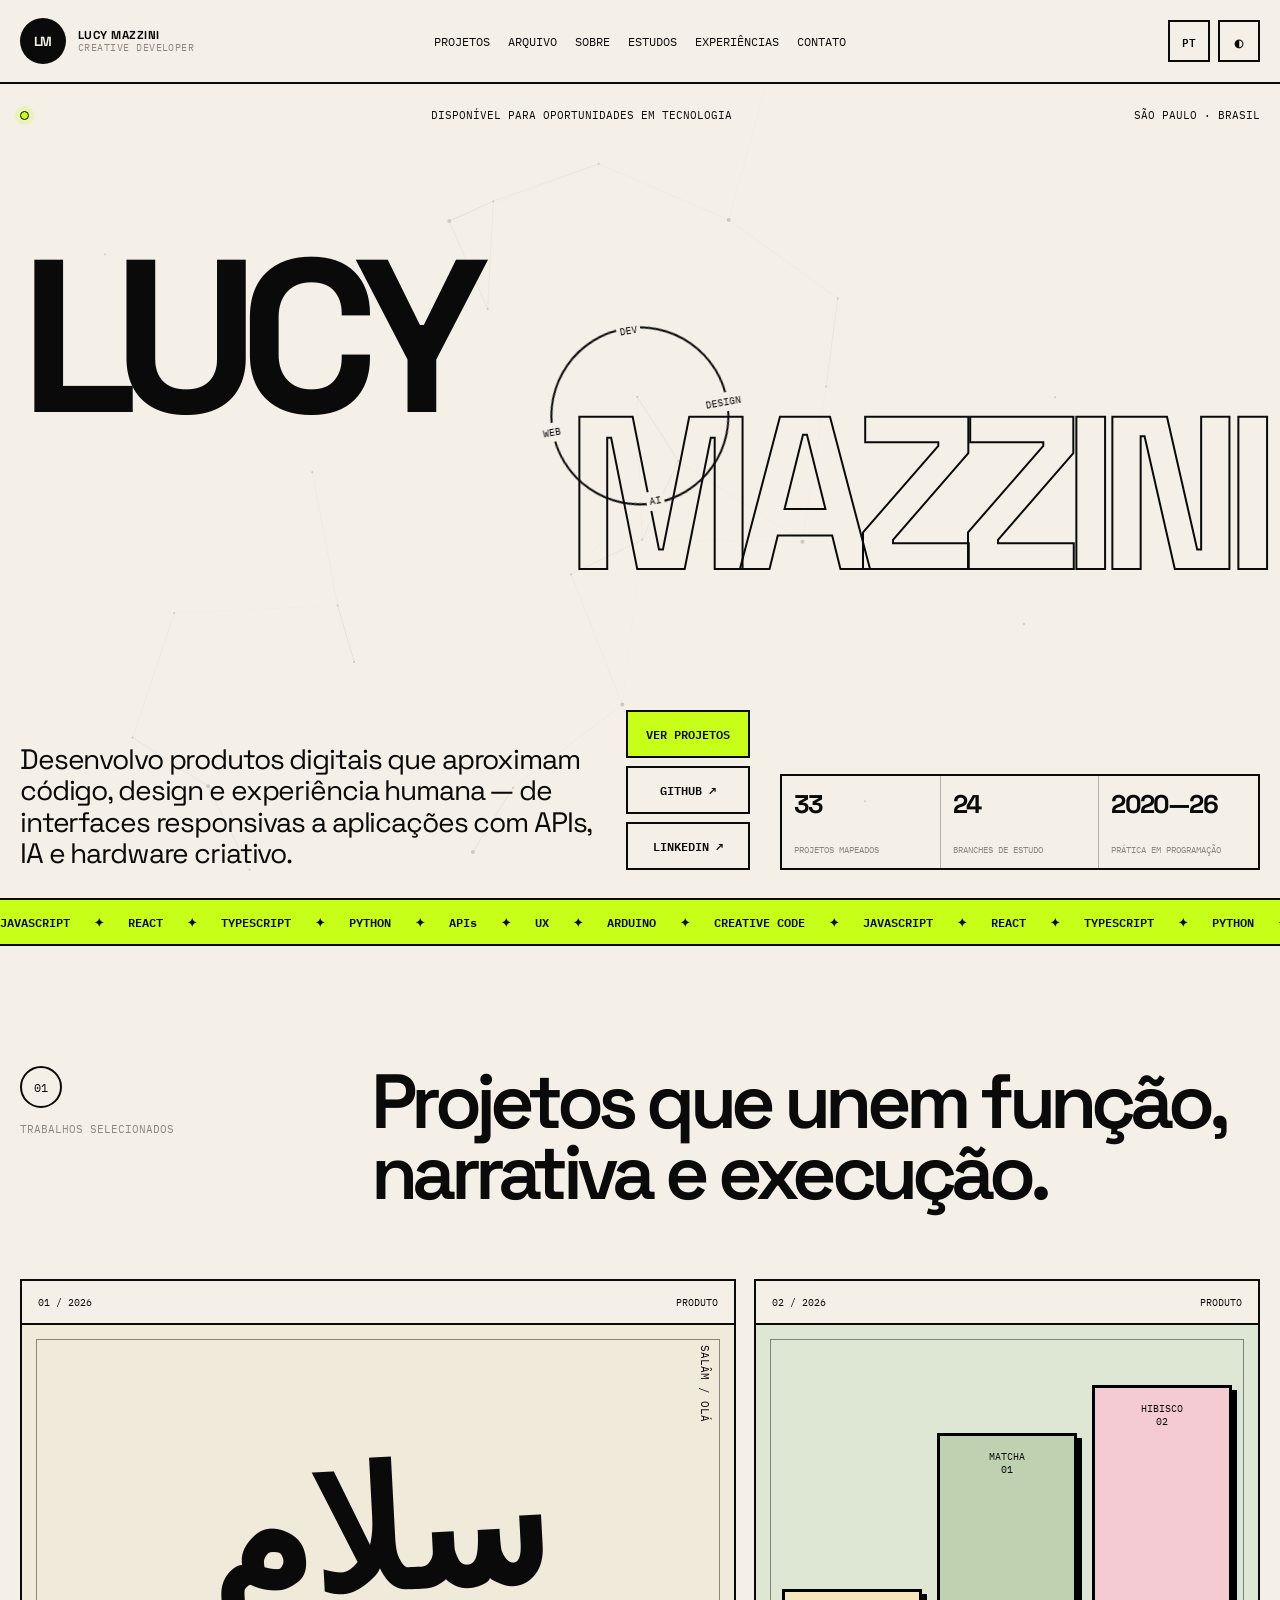
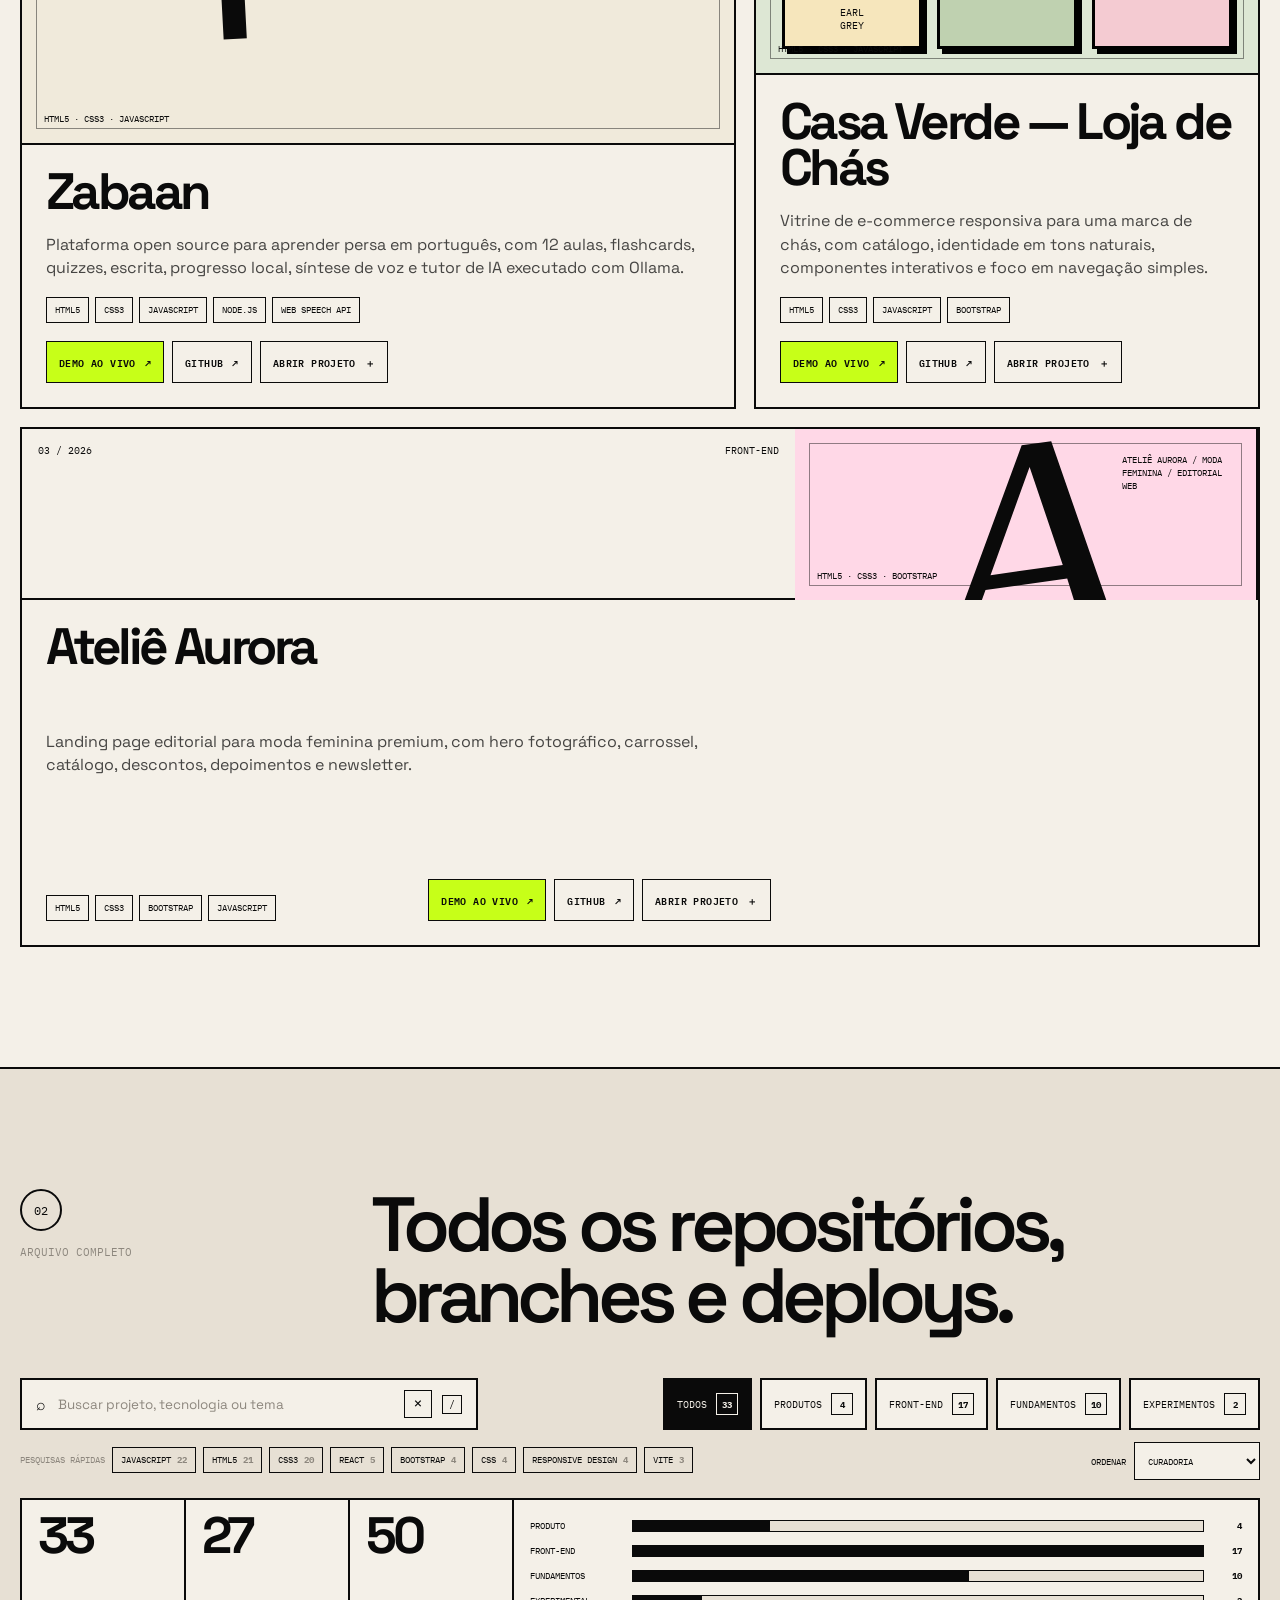
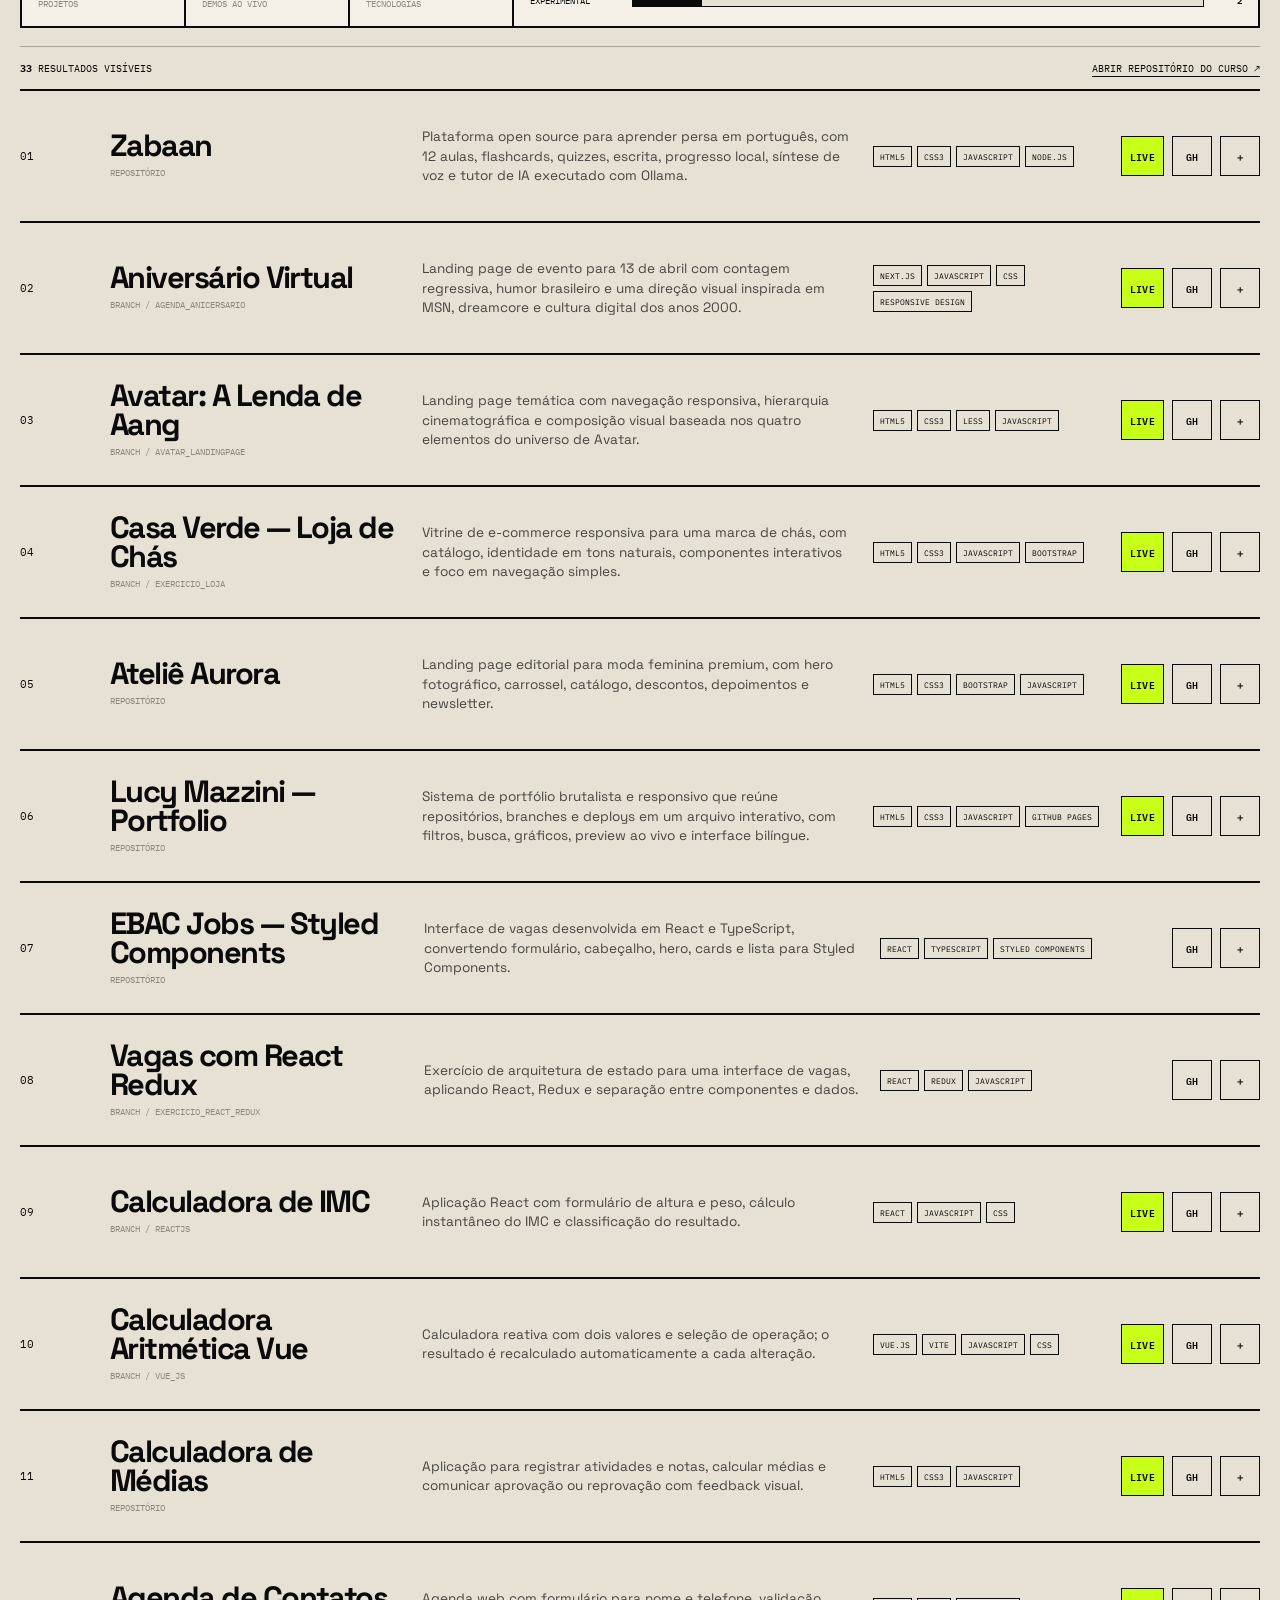
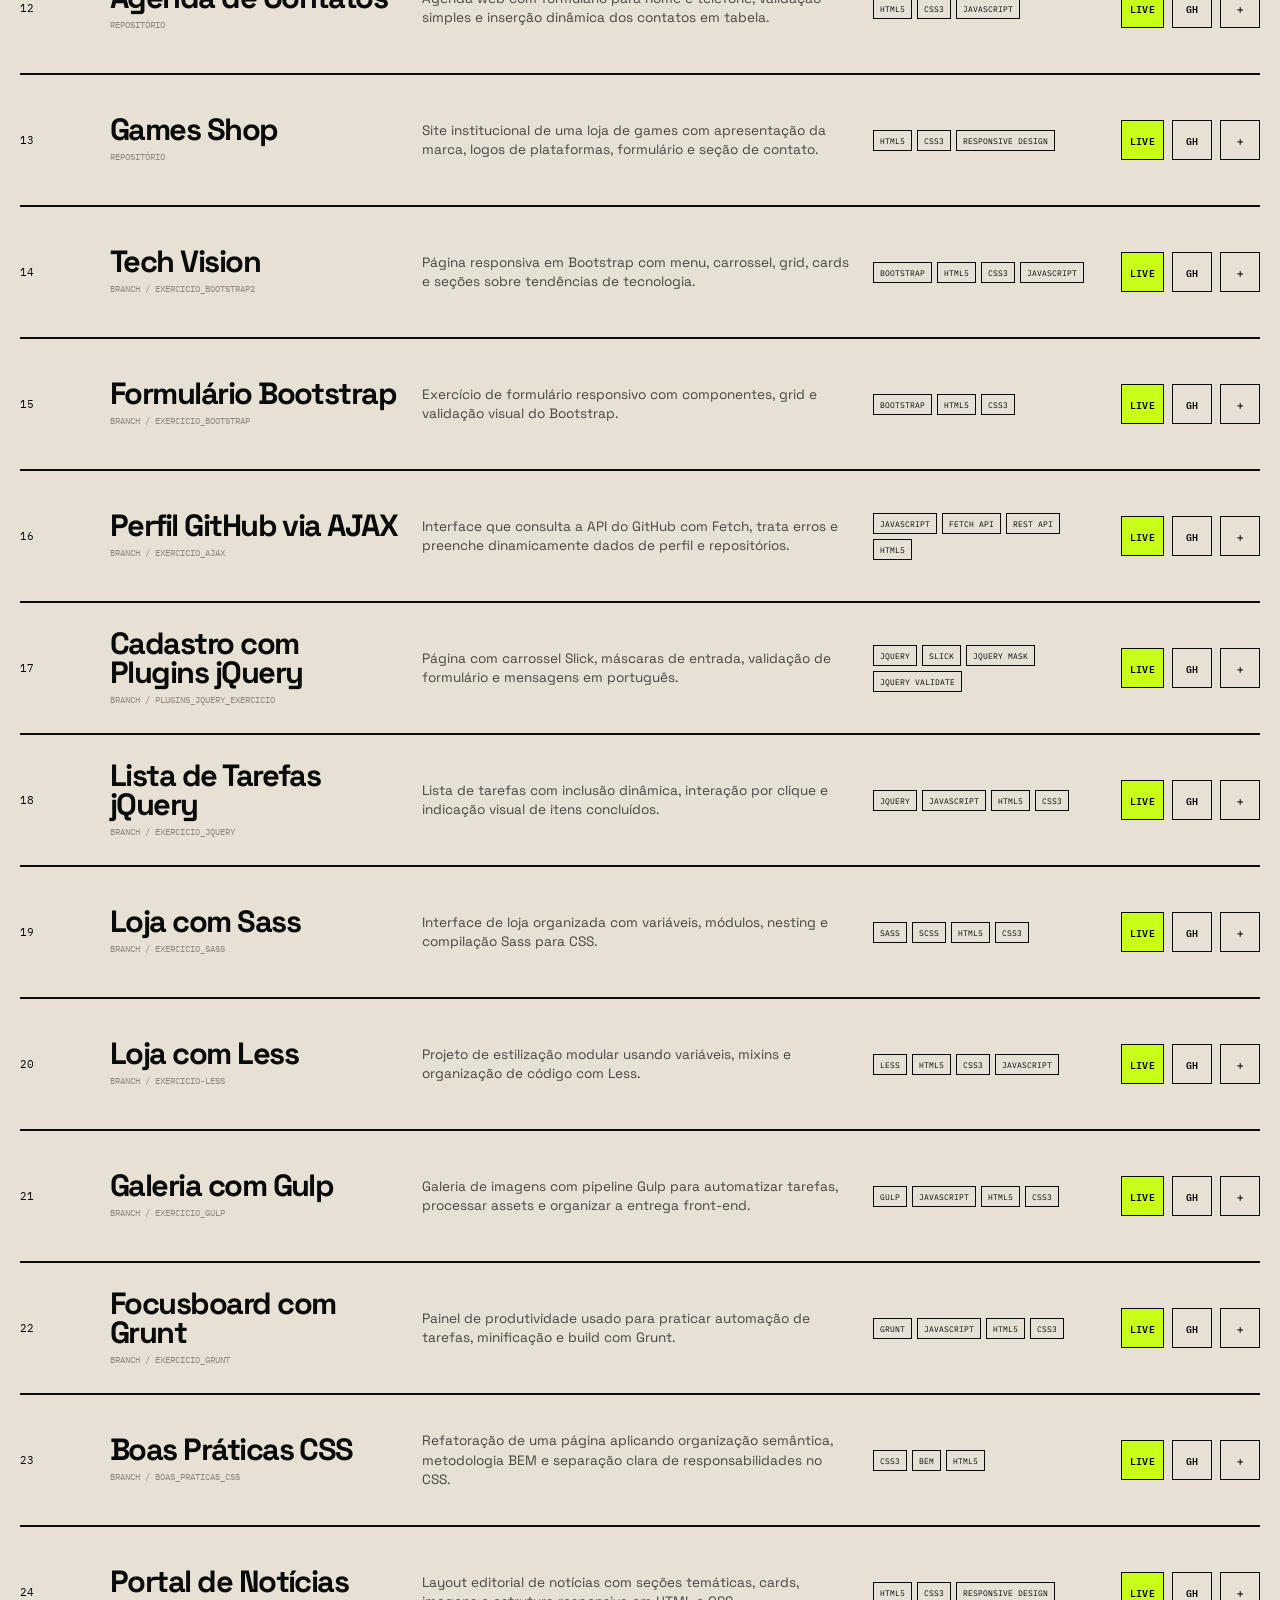
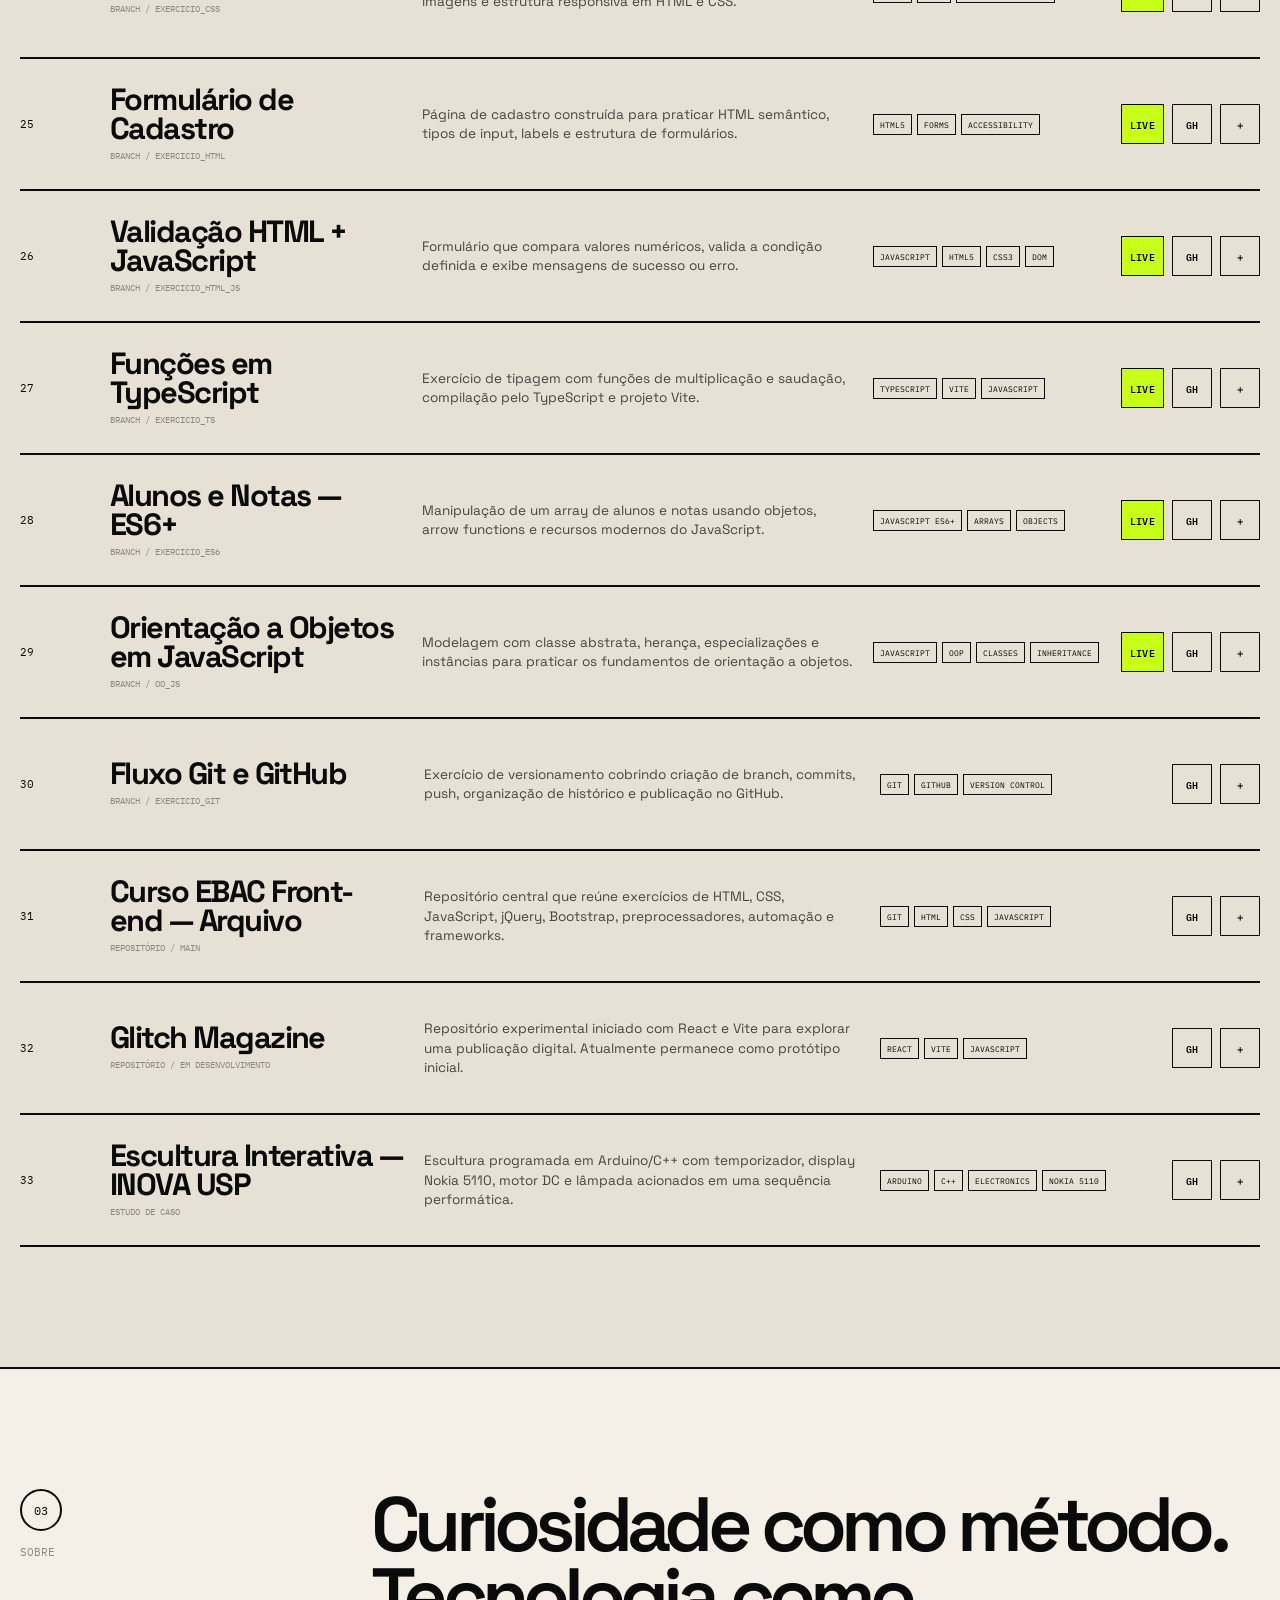
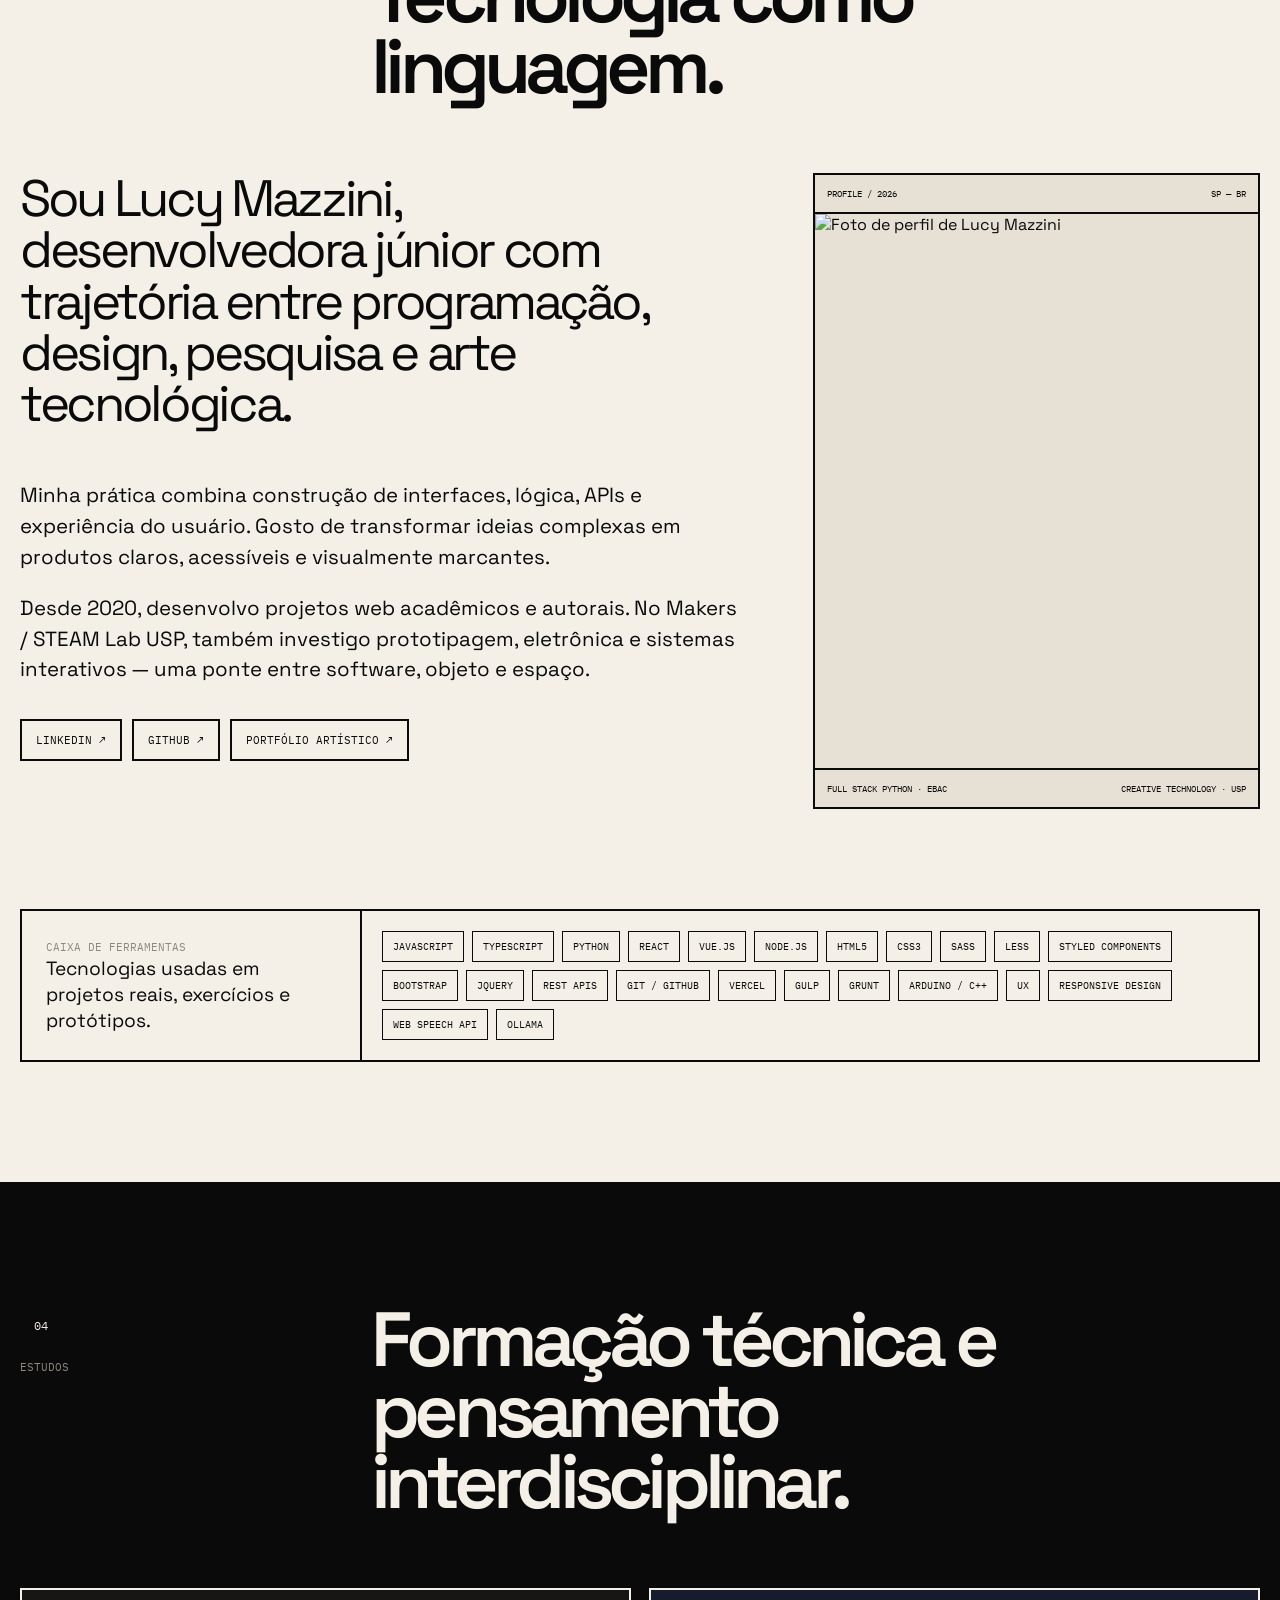
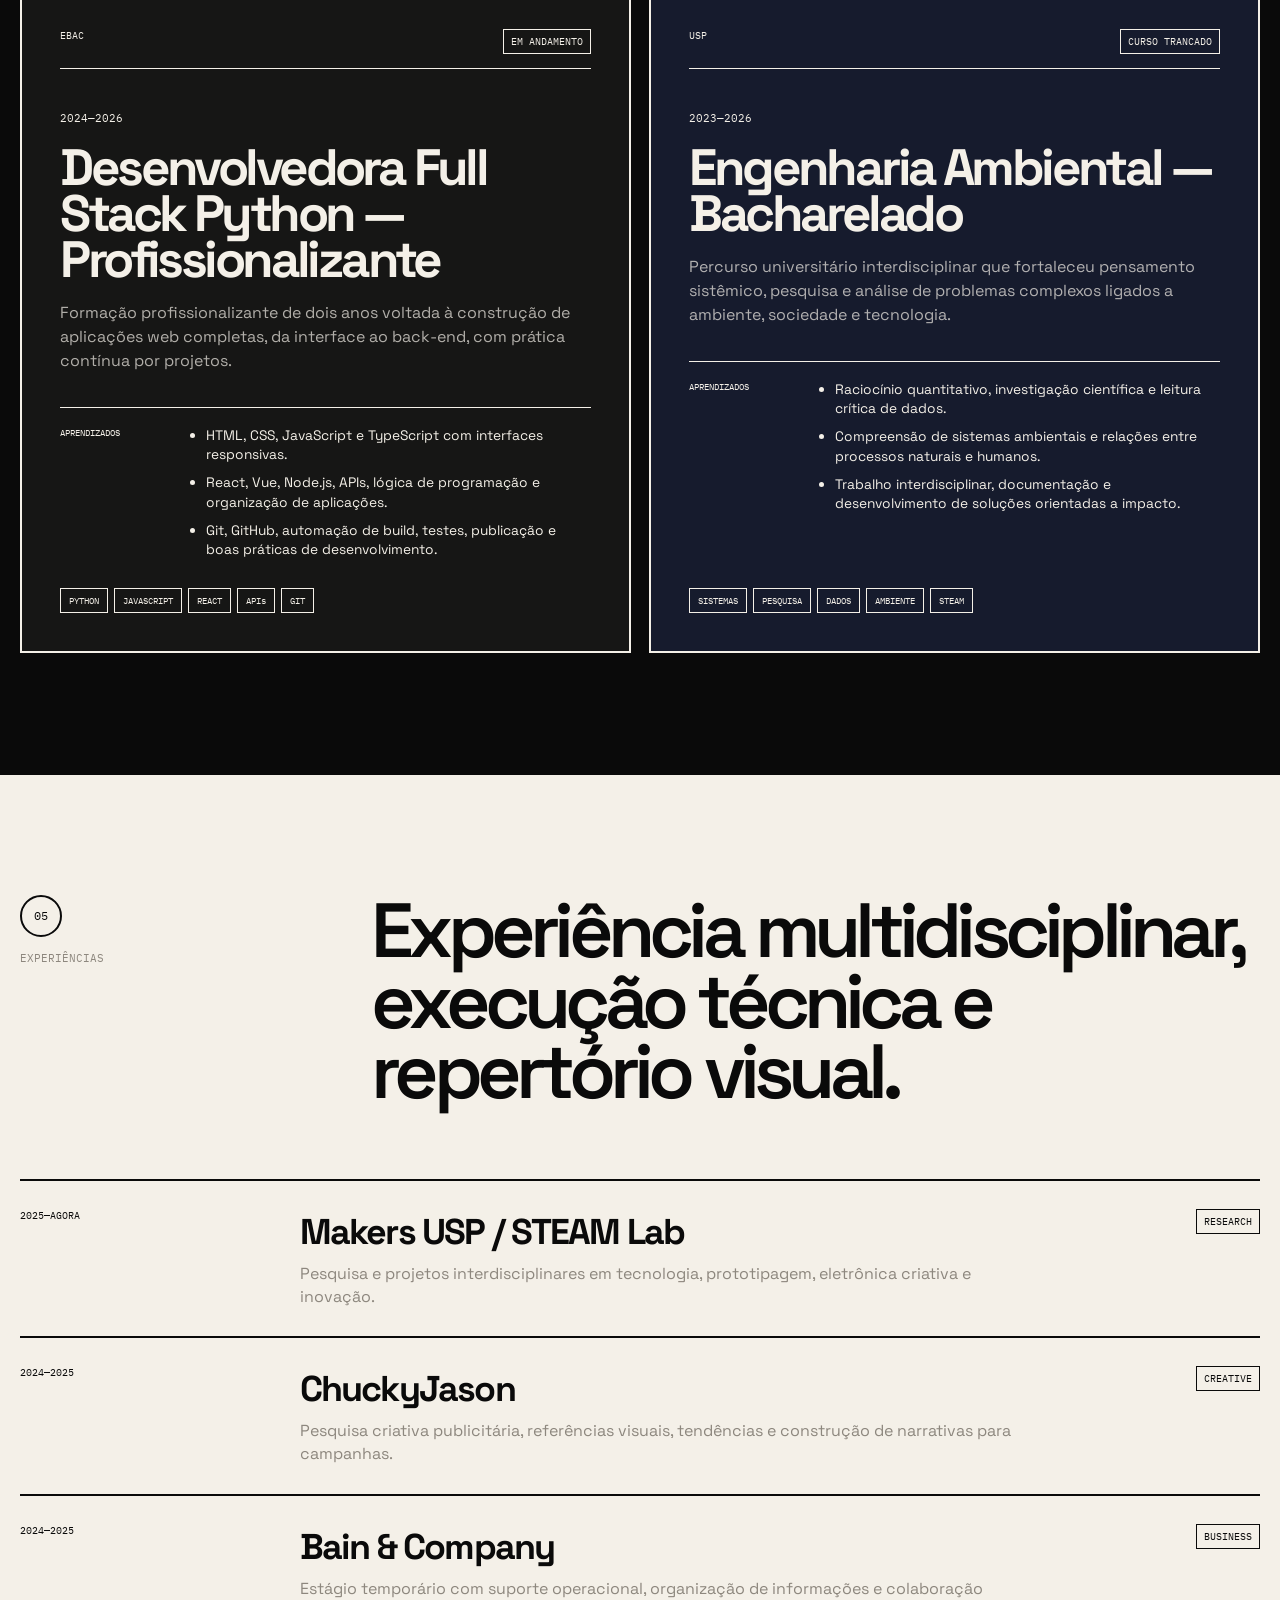
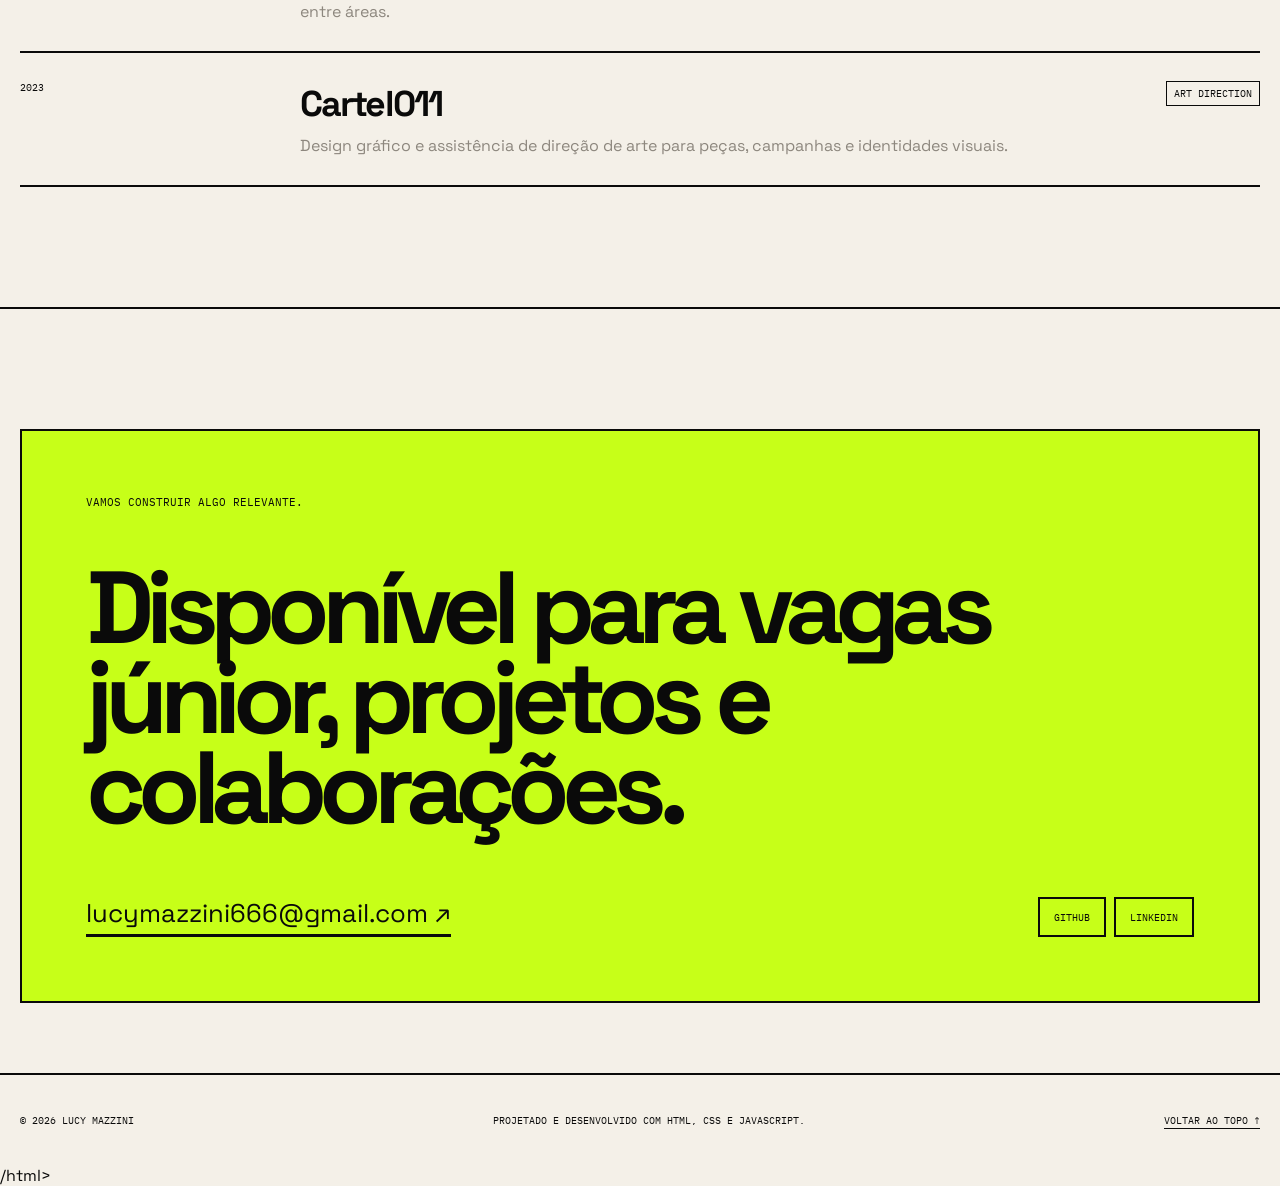
==== commit 4899bb35: "Corrige filtro de pesquisa" ====
--- a/index.html
+++ b/index.html
@@ -17,7 +17,7 @@
   <link rel="preconnect" href="https://fonts.gstatic.com" crossorigin>
   <link href="https://fonts.googleapis.com/css2?family=IBM+Plex+Mono:wght@400;500;600&family=Space+Grotesk:wght@400;500;600;700&display=swap" rel="stylesheet">
   <link rel="stylesheet" href="./main.css?v=20260806-final">
-<script src="./script.js?v=20260806-final" defer></script>
+<script src="./script.js?v=20260806-filter-final" defer></script>
 </head>
 <body>
   <a class="skip-link" href="#conteudo">Pular para o conteúdo</a>
@@ -331,5 +331,4 @@
   </noscript>
 </body>
 </html>
-body>
-</html>
+/html>
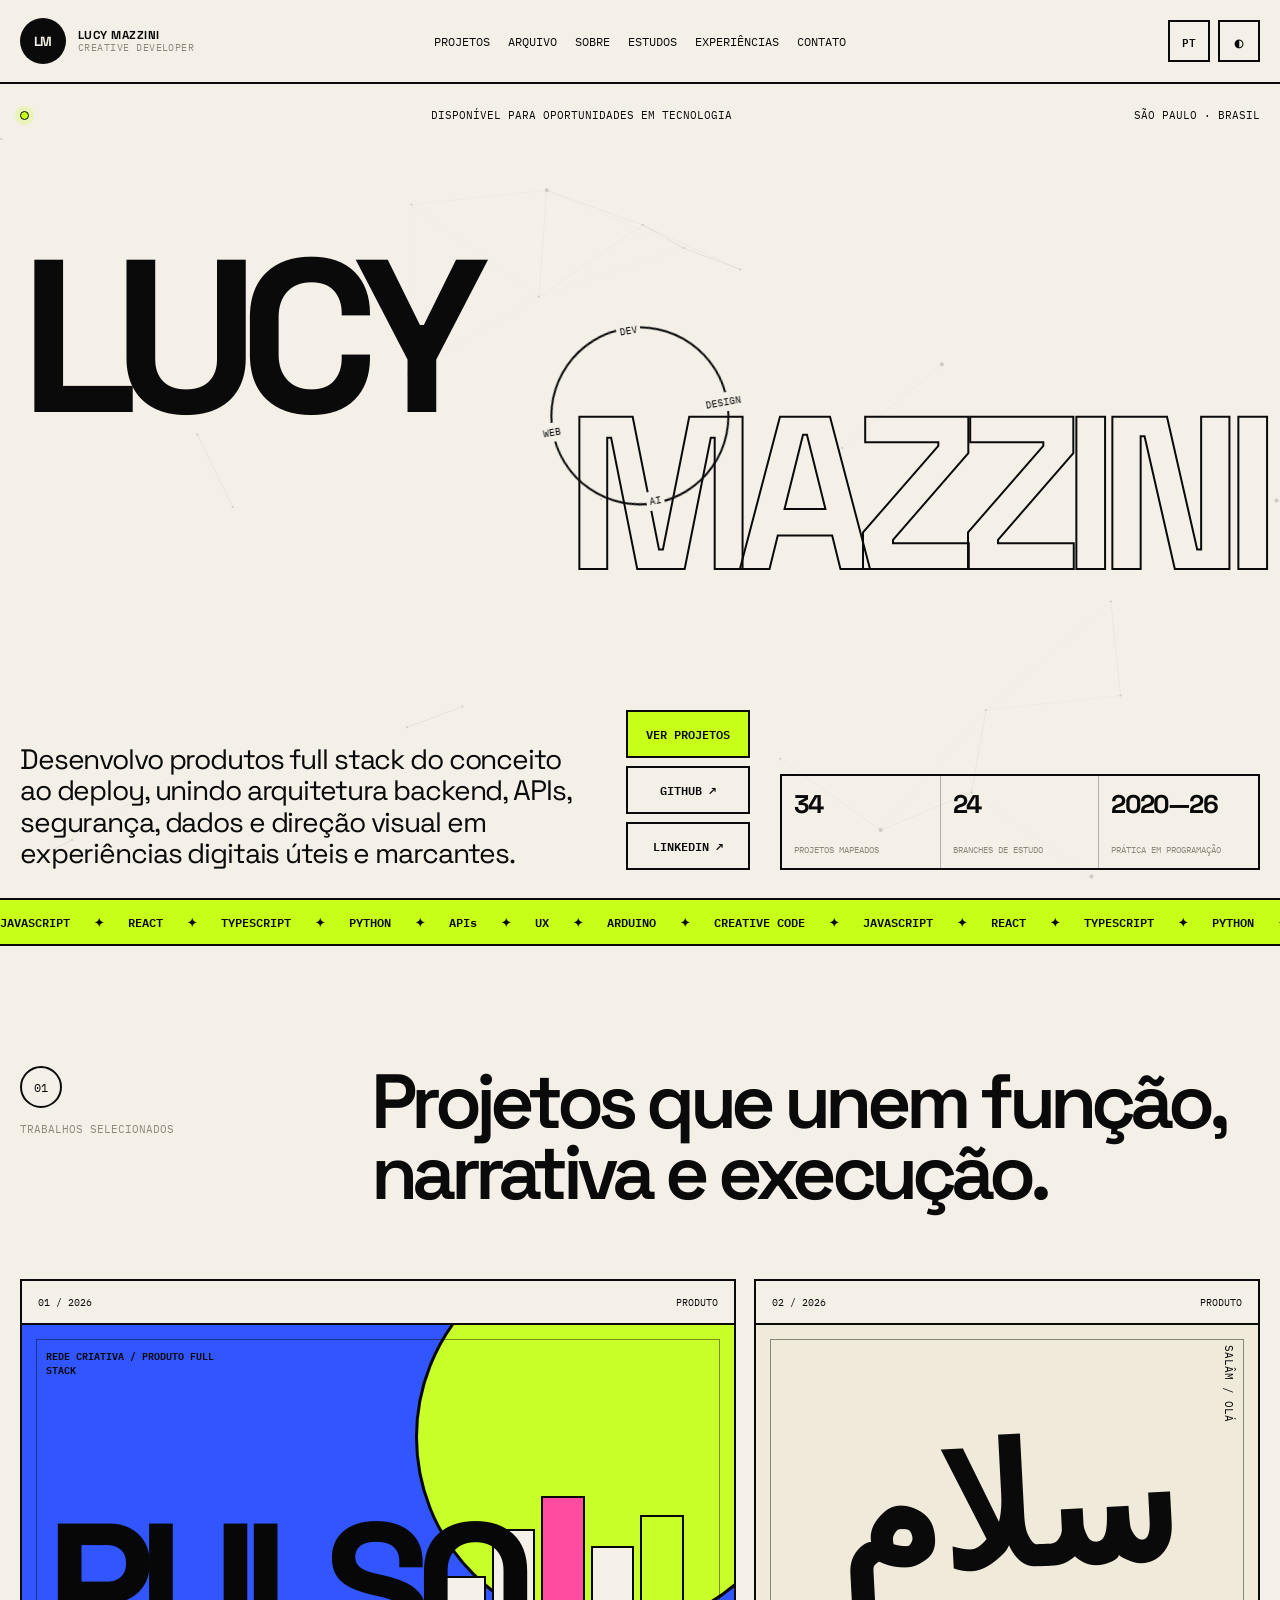
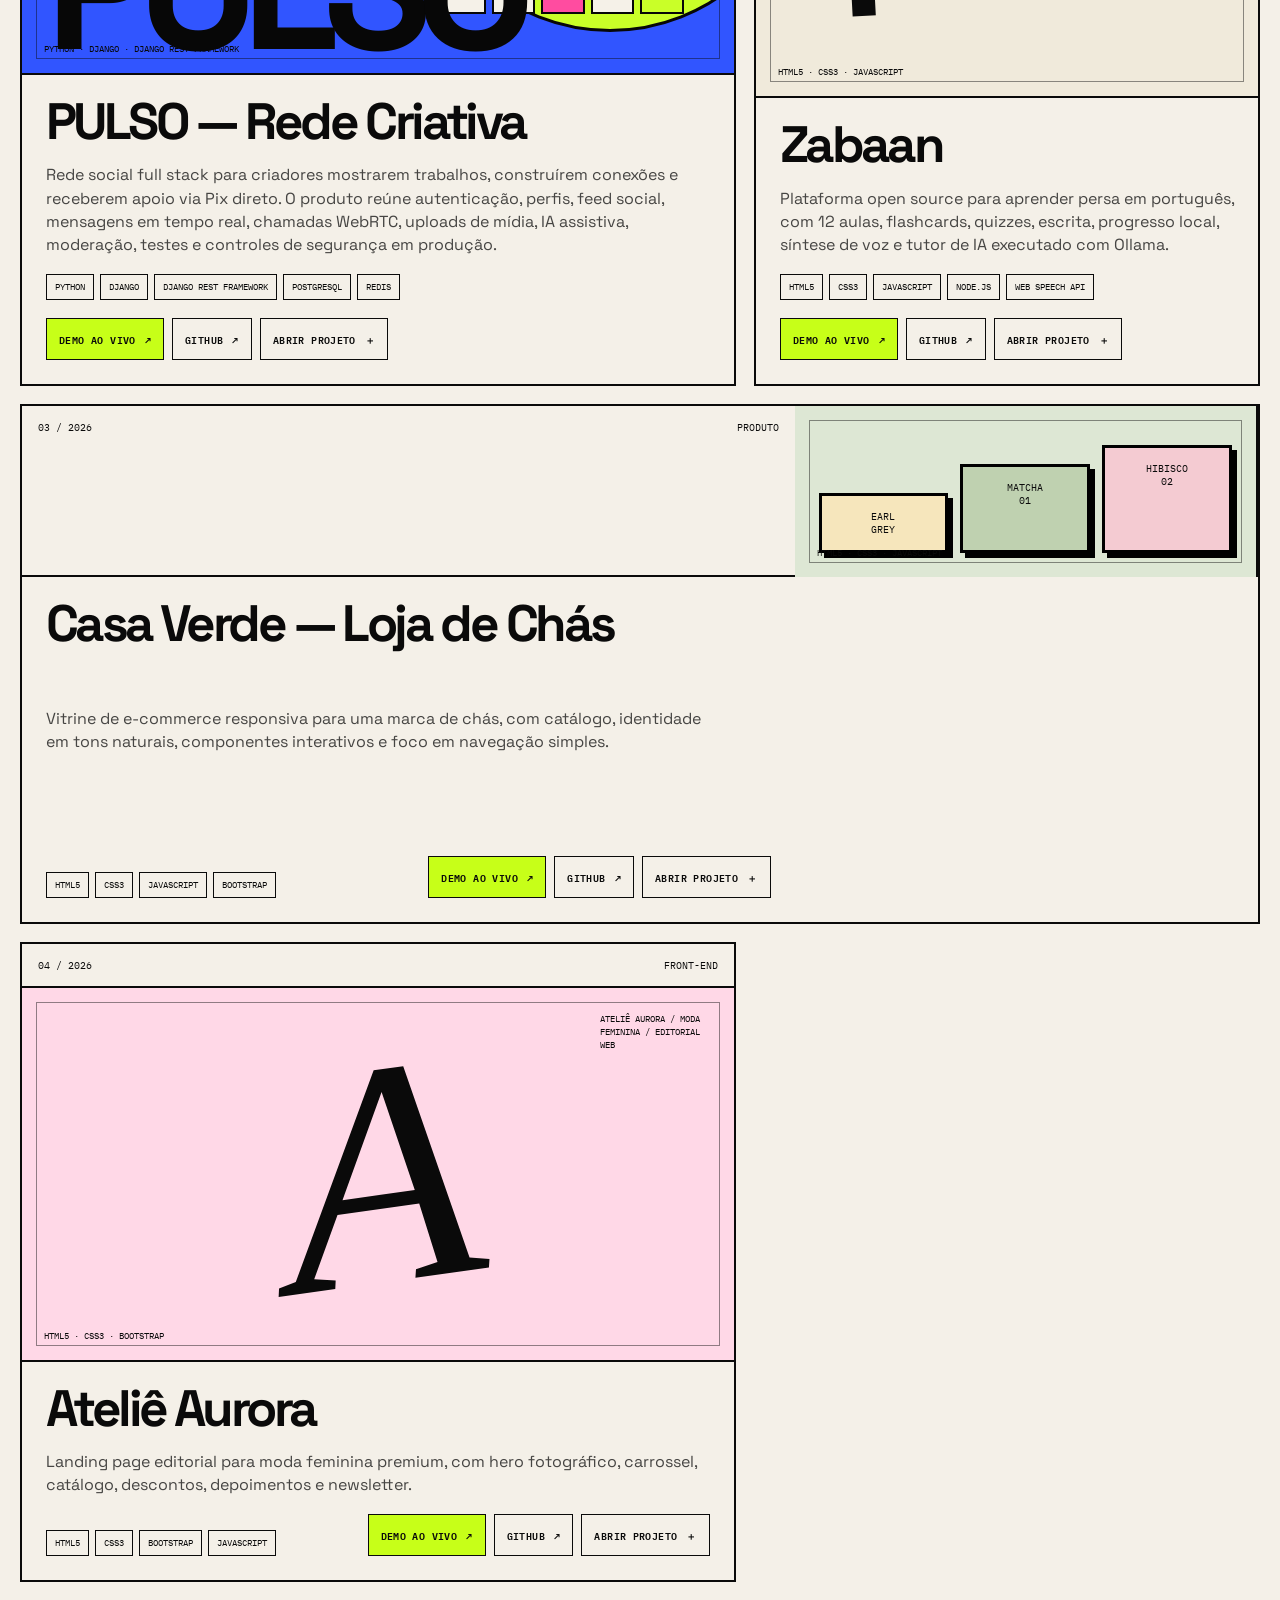
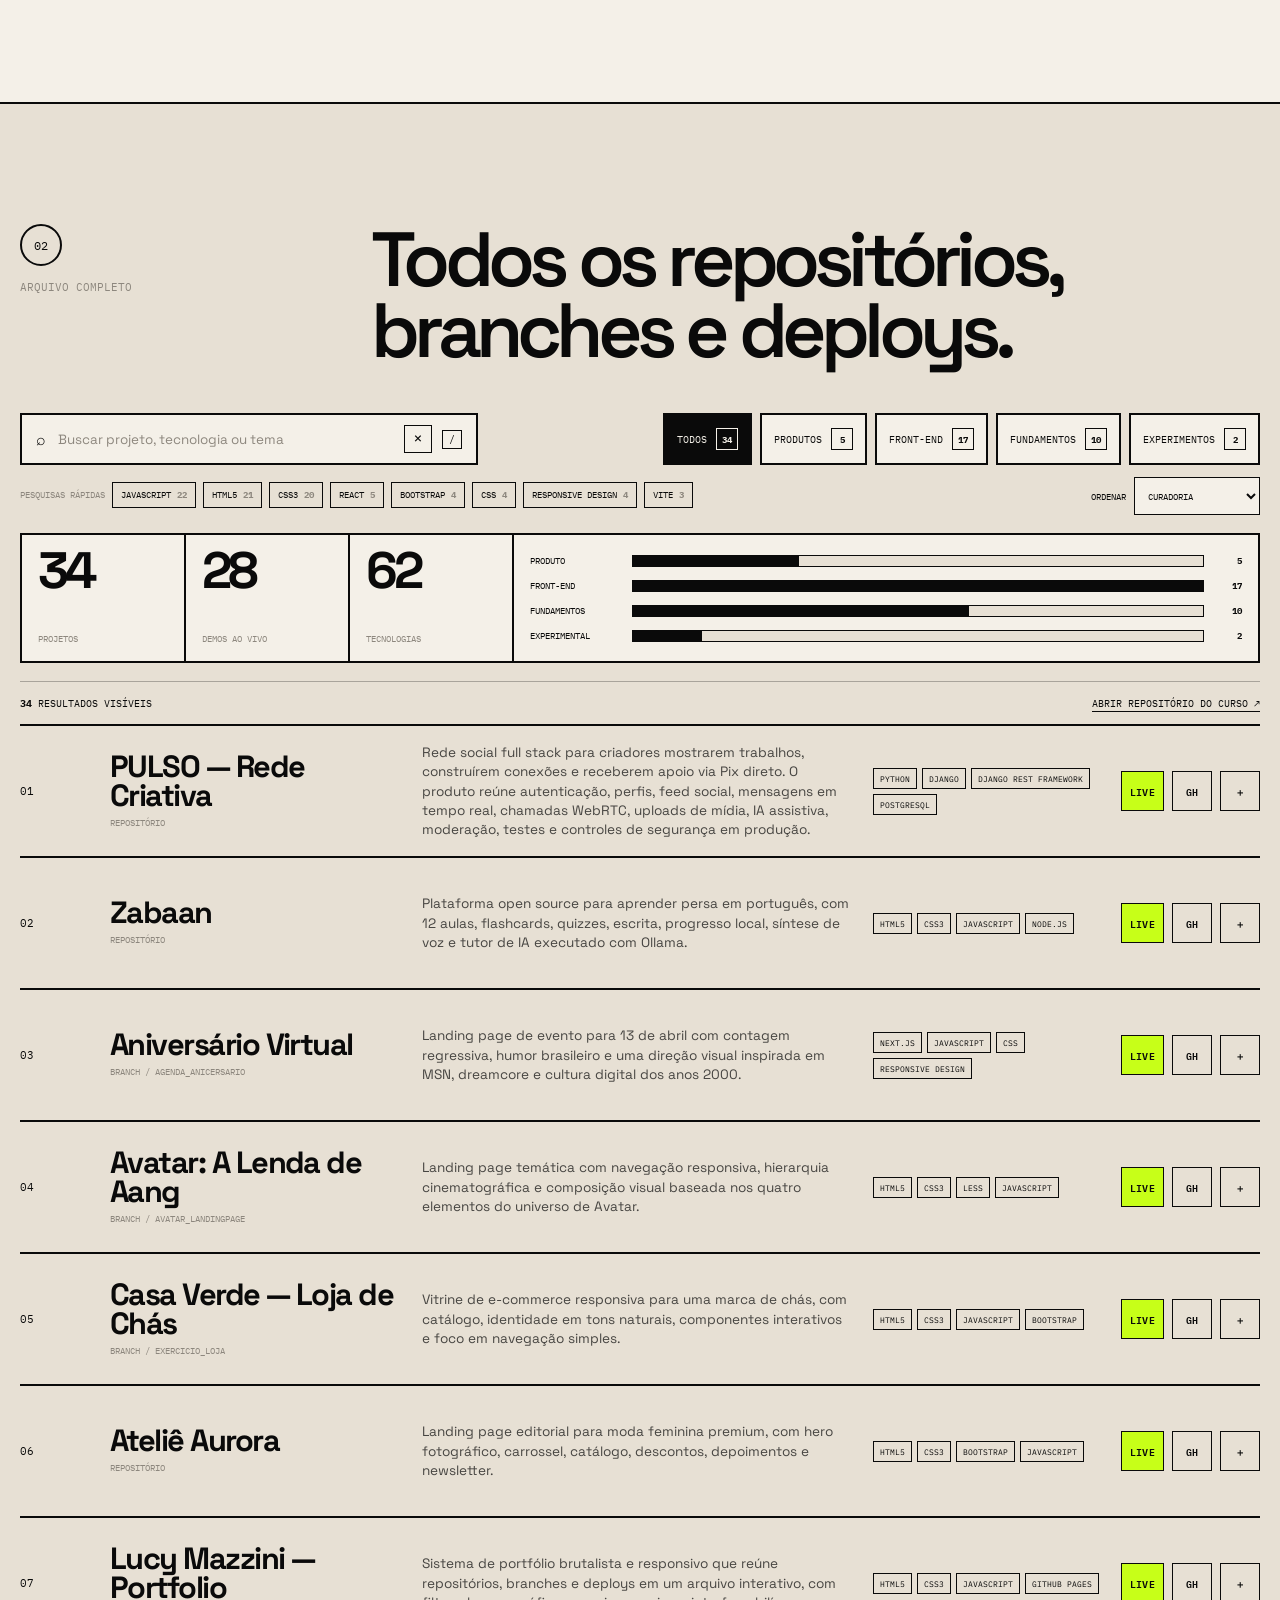
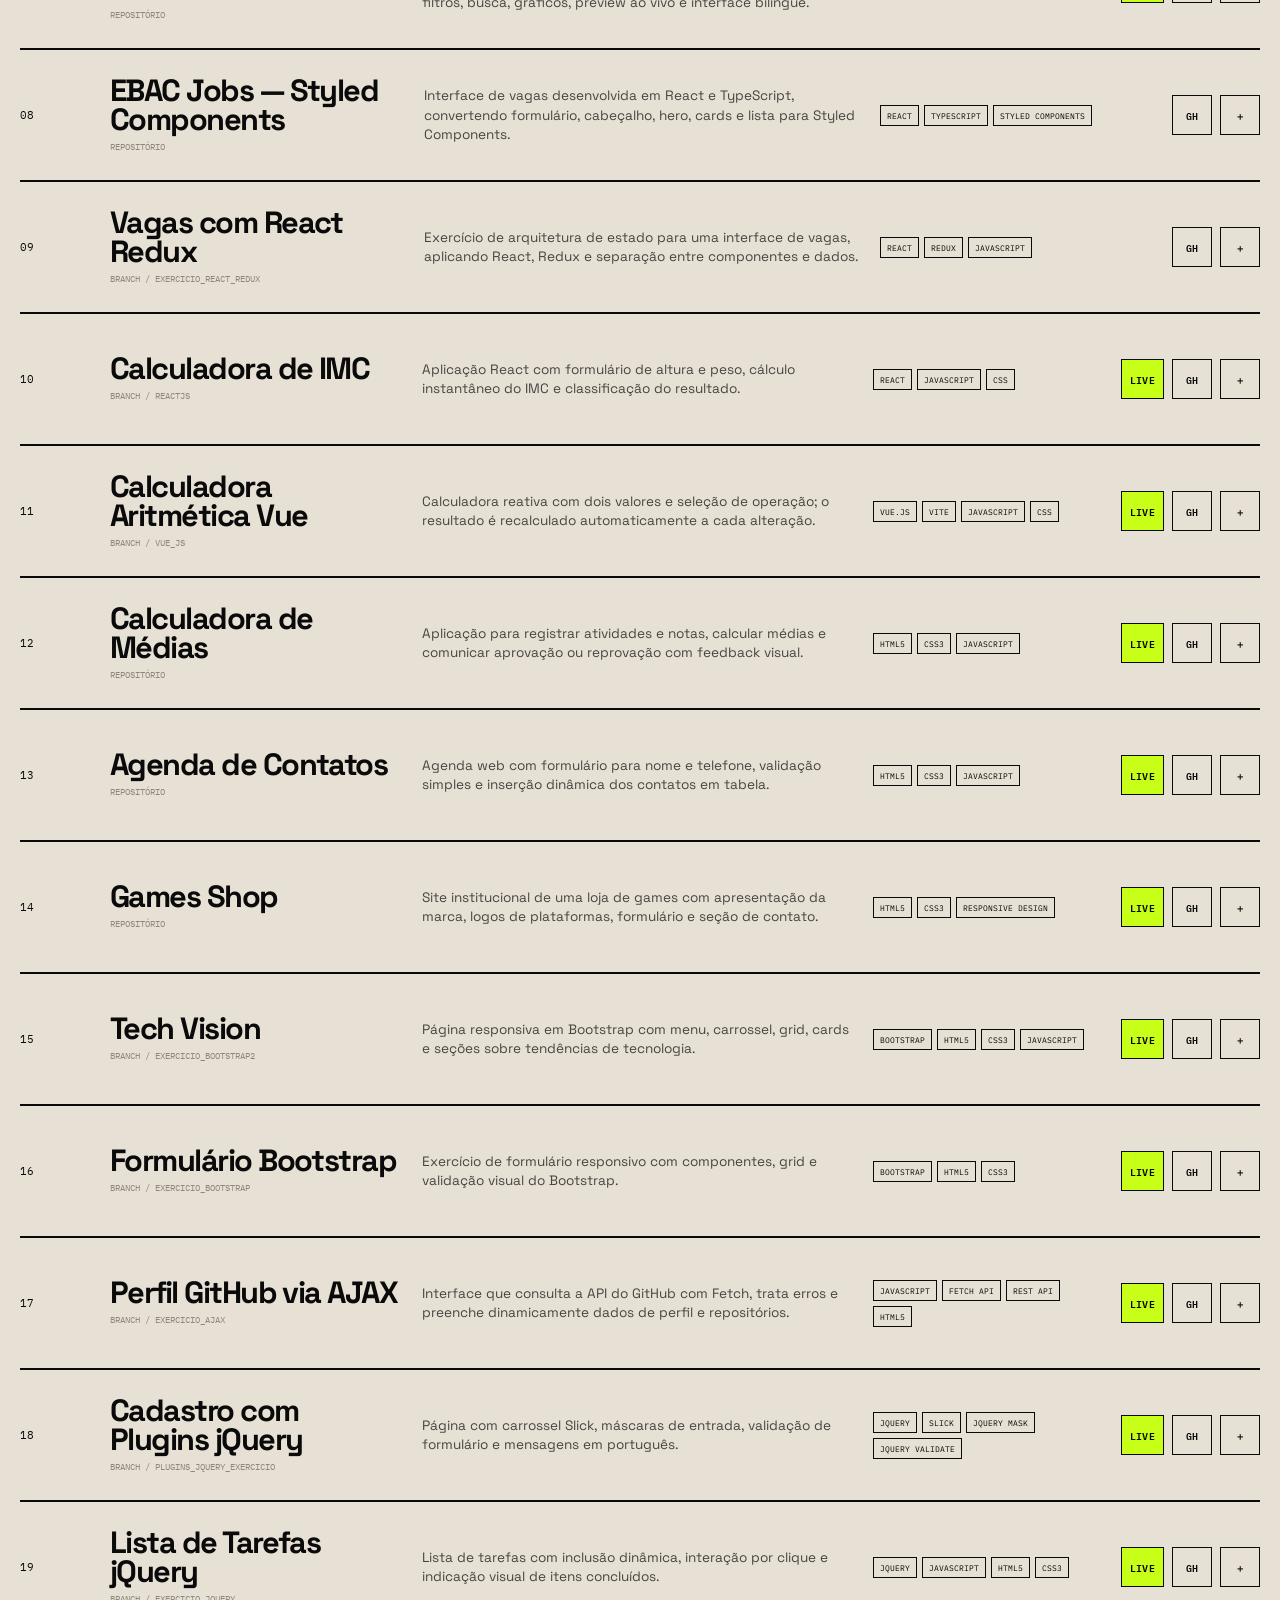
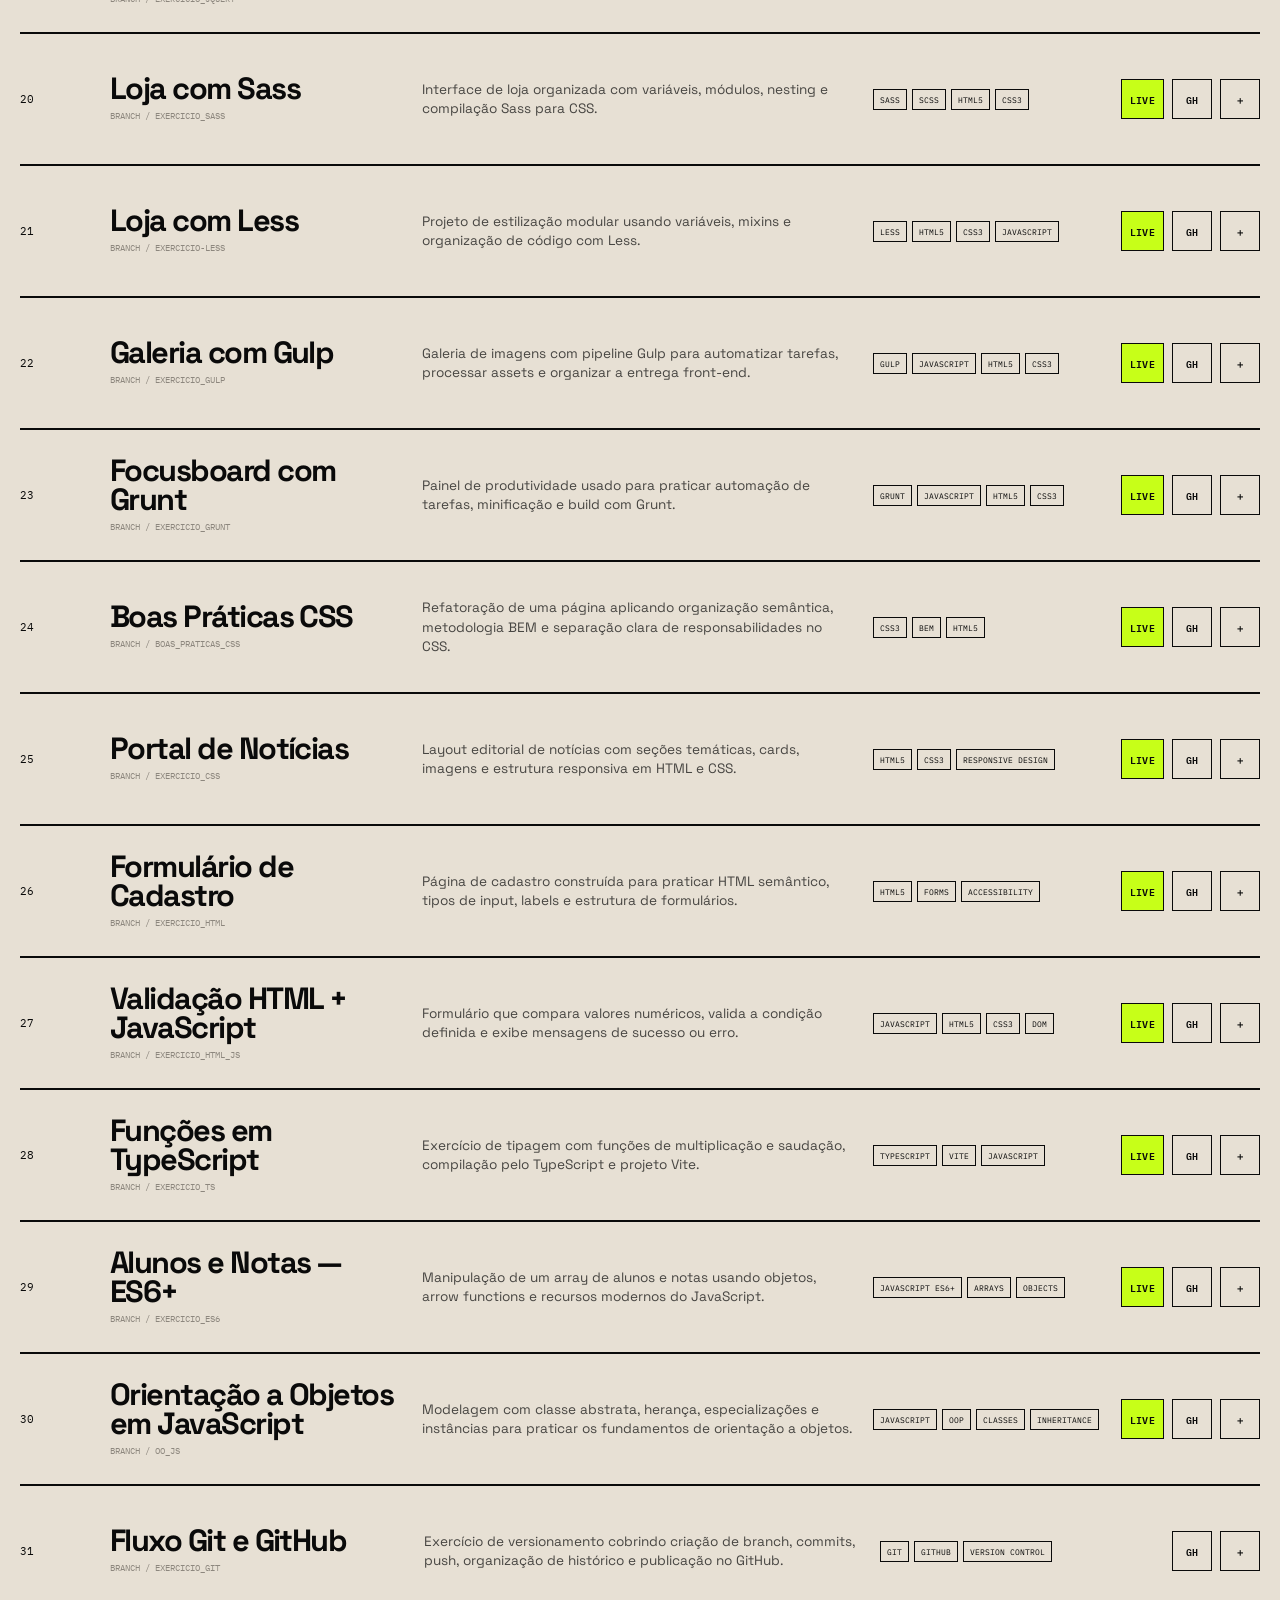
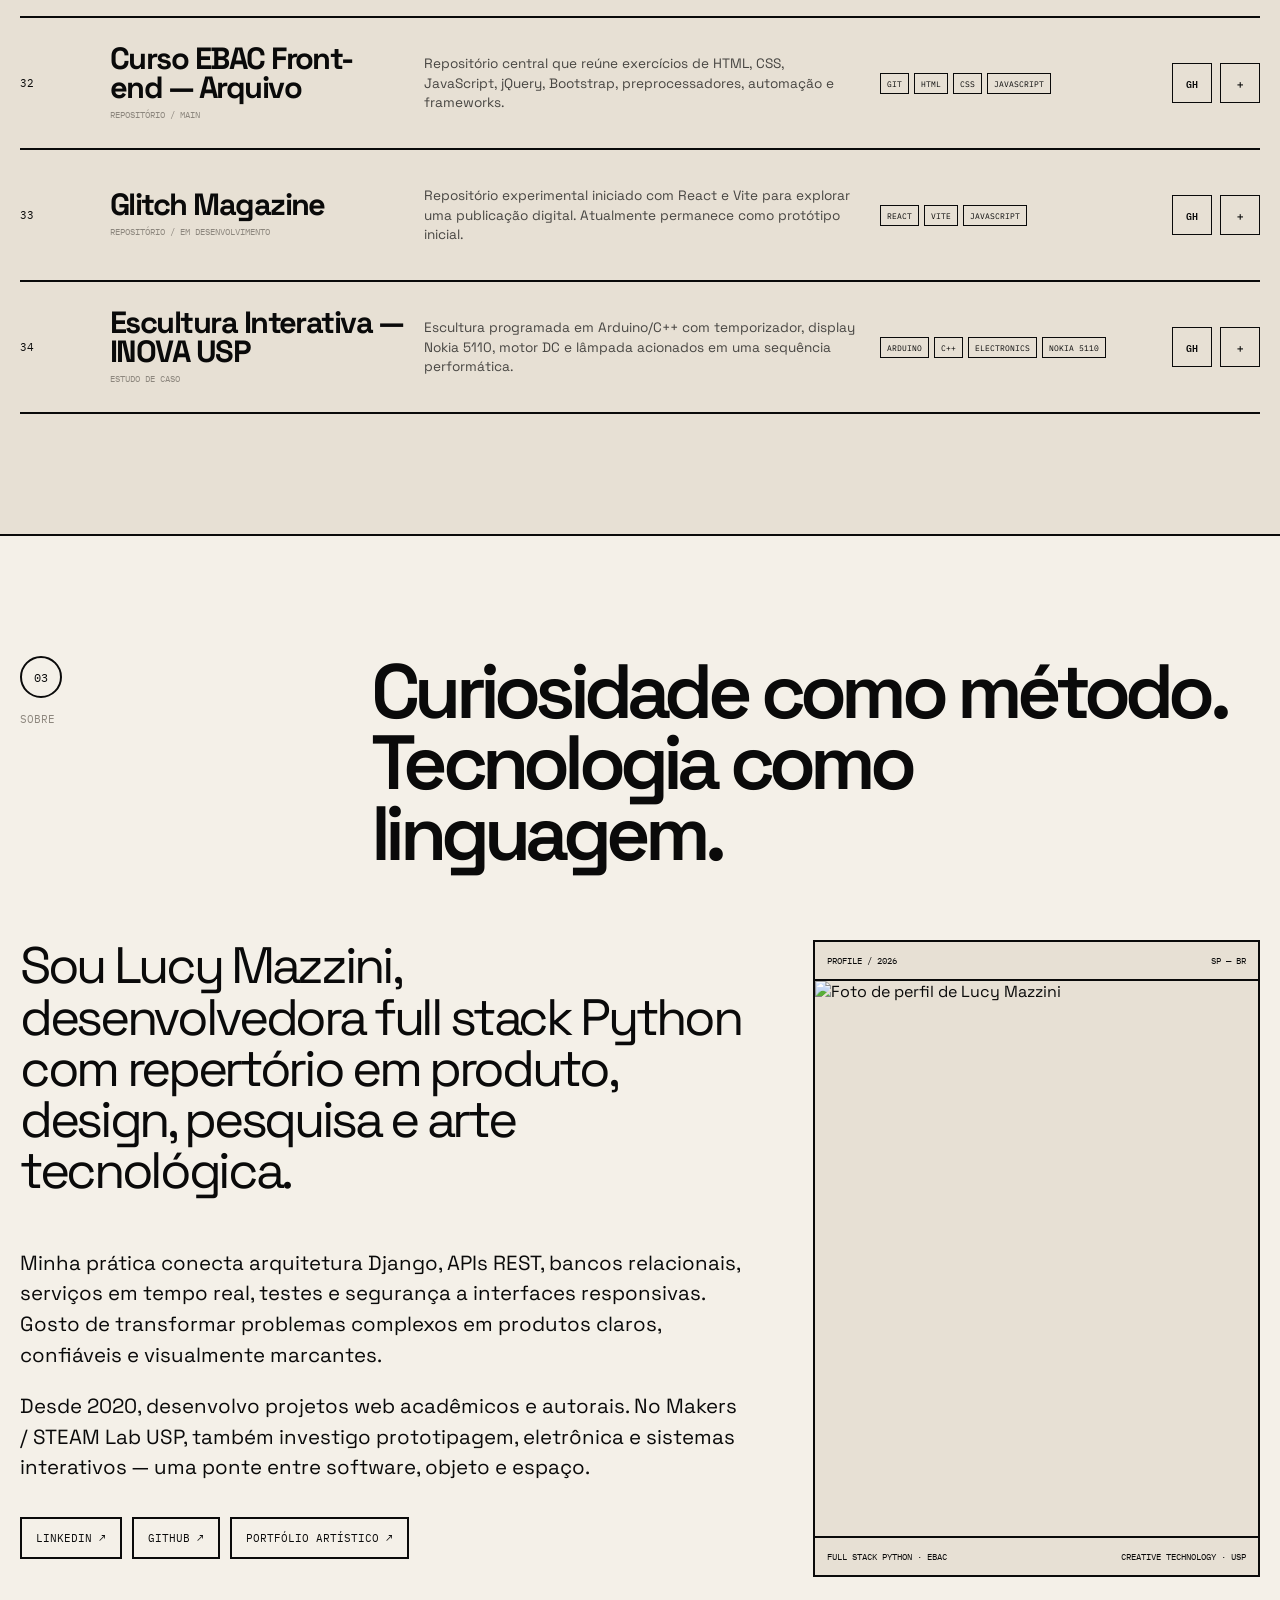
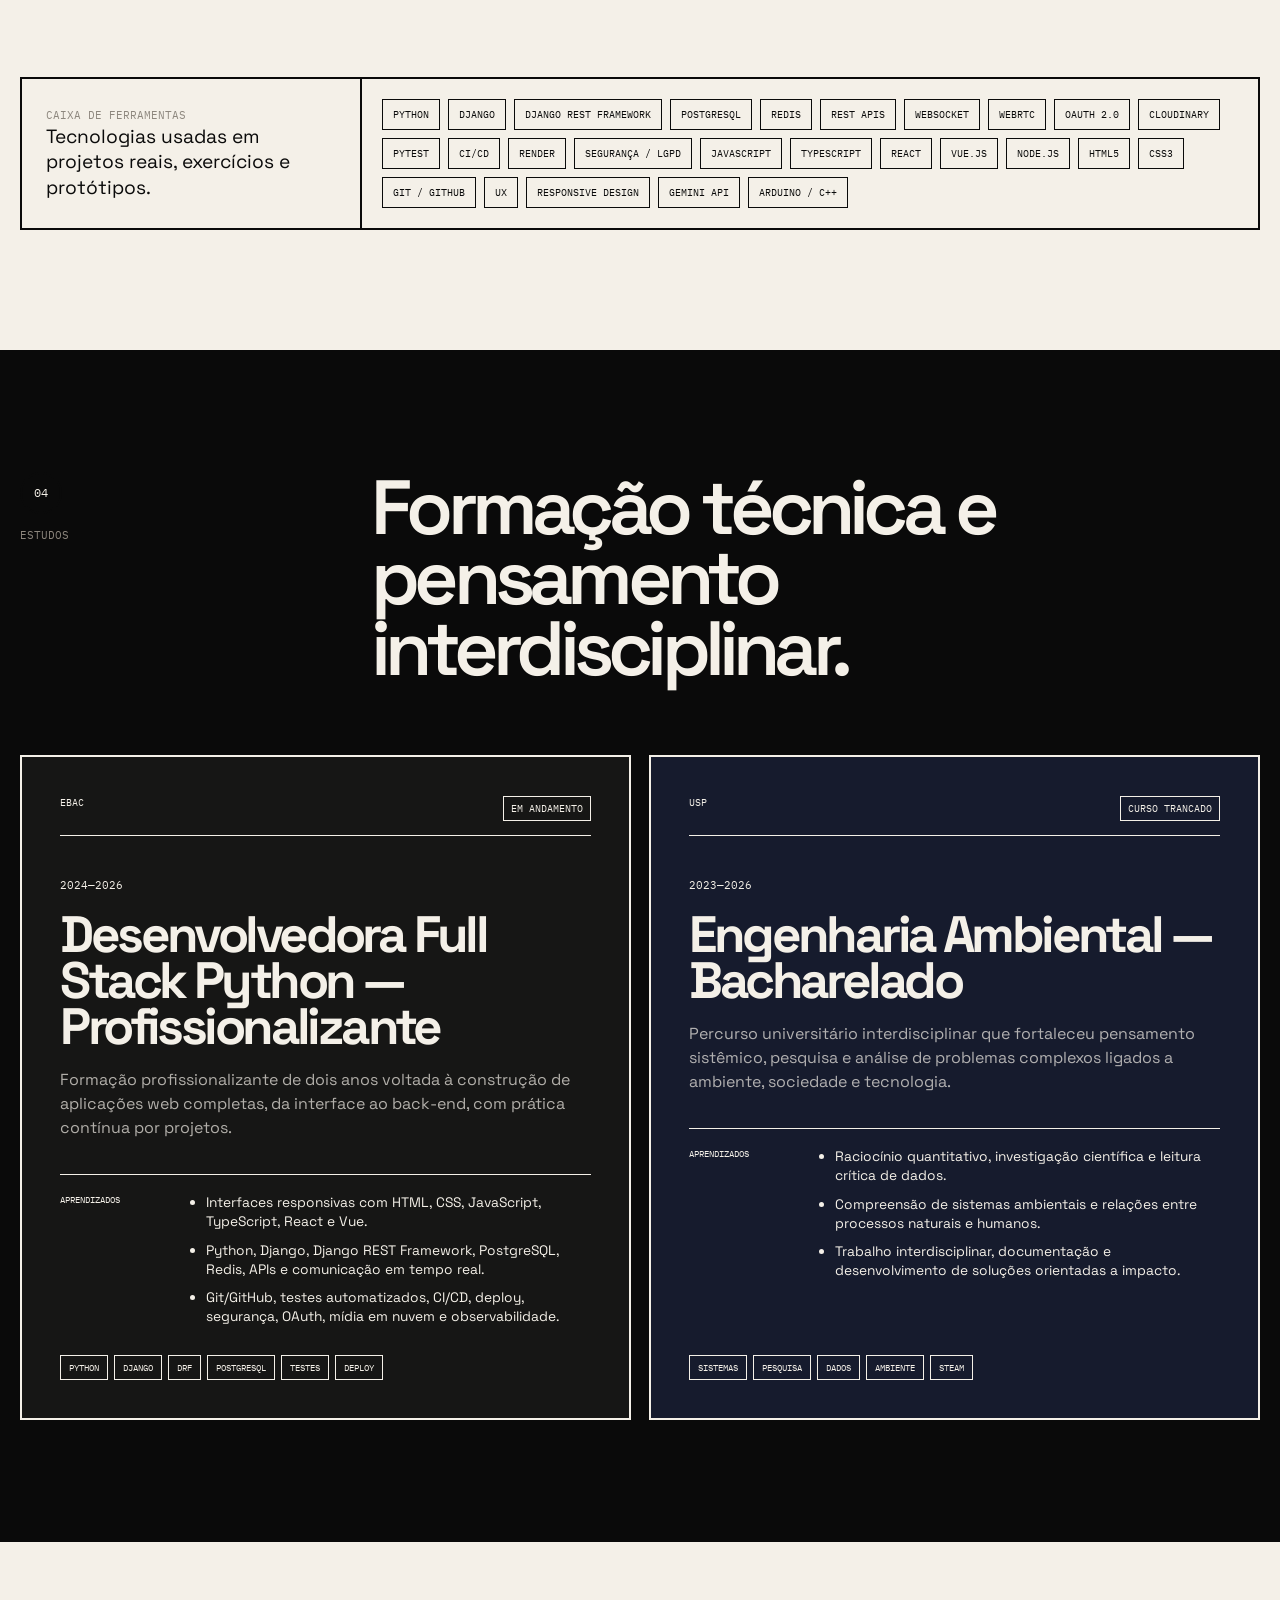
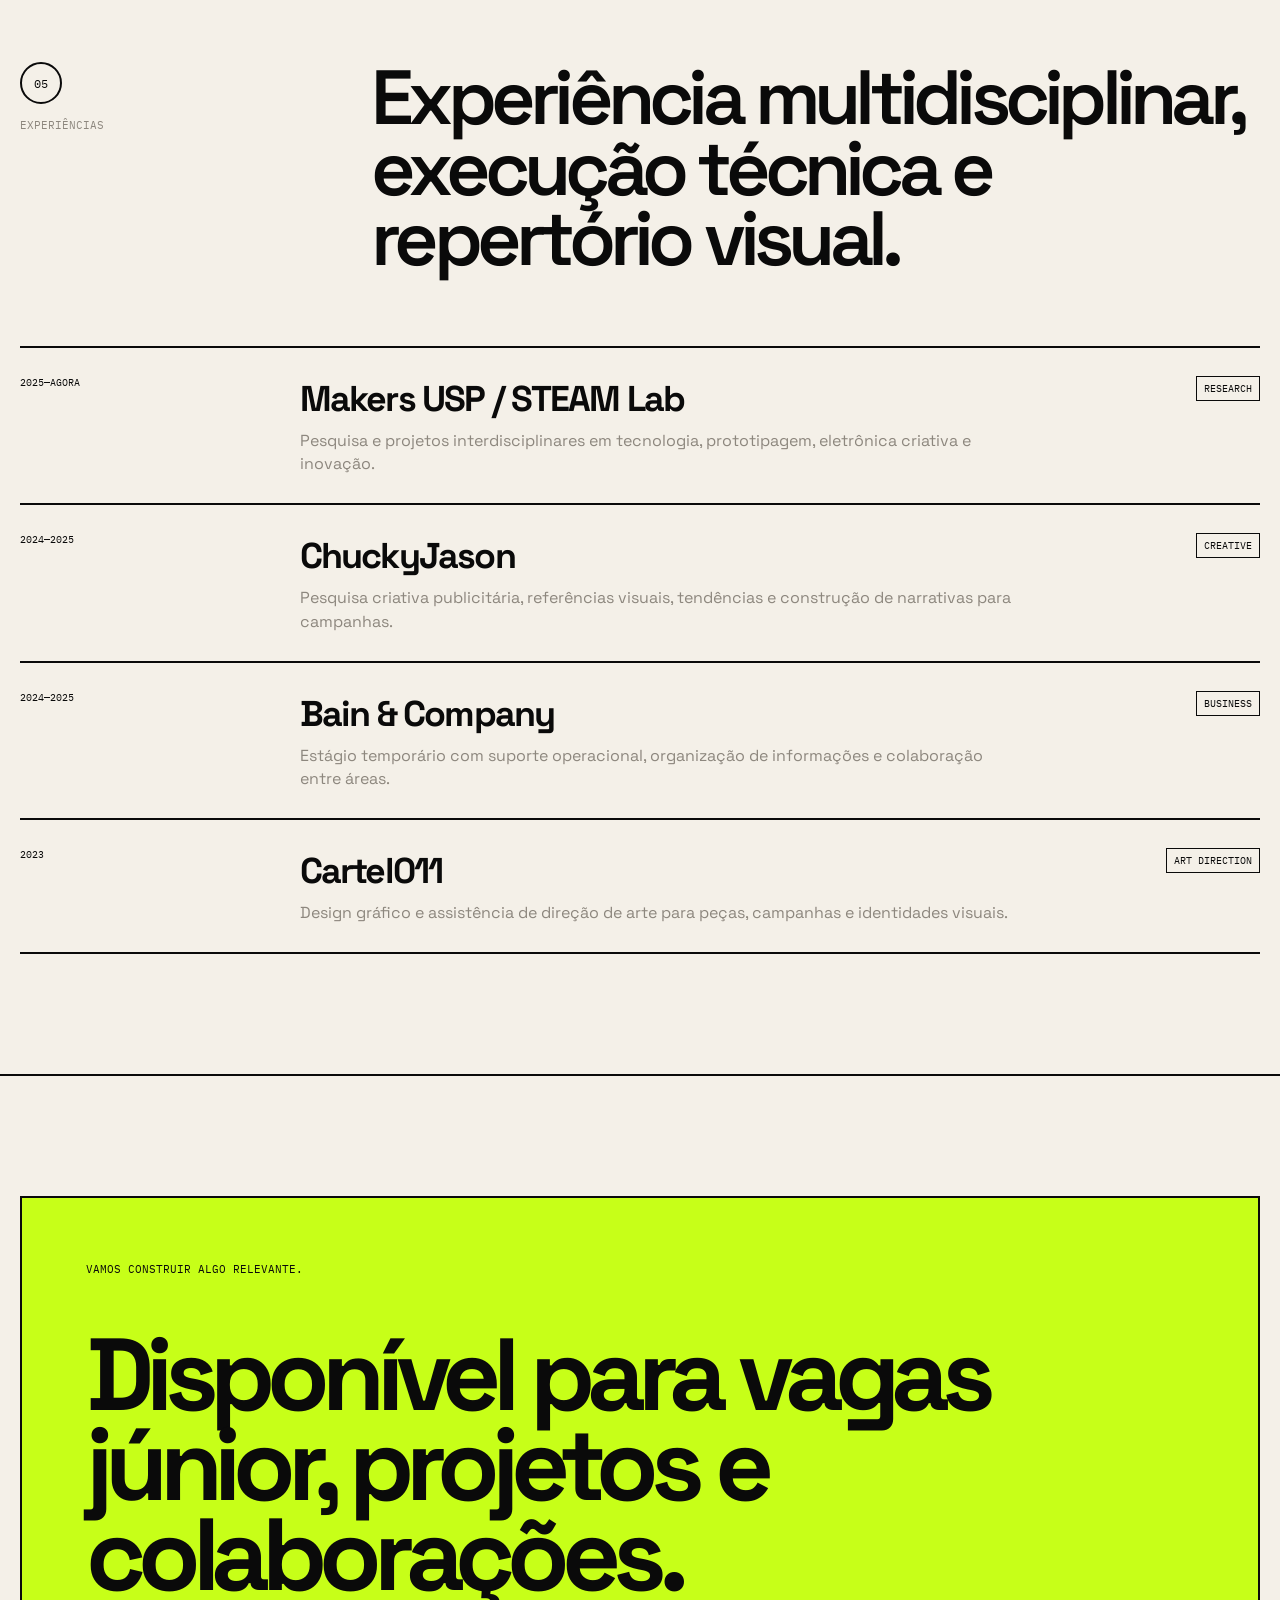
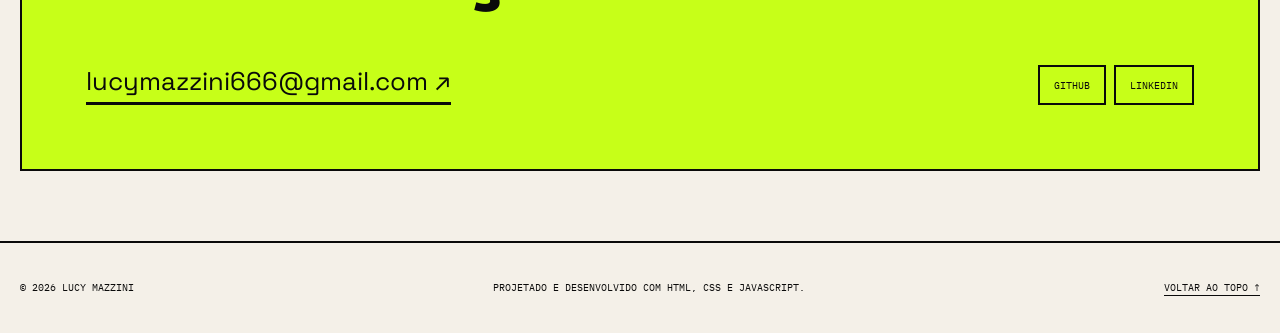
==== commit e4b39fcc: "feat: destaca PULSO e competências full stack" ====
--- a/index.html
+++ b/index.html
@@ -16,8 +16,8 @@
   <link rel="preconnect" href="https://fonts.googleapis.com">
   <link rel="preconnect" href="https://fonts.gstatic.com" crossorigin>
   <link href="https://fonts.googleapis.com/css2?family=IBM+Plex+Mono:wght@400;500;600&family=Space+Grotesk:wght@400;500;600;700&display=swap" rel="stylesheet">
-  <link rel="stylesheet" href="./main.css?v=20260806-final">
-<script src="./script.js?v=20260806-filter-final" defer></script>
+  <link rel="stylesheet" href="./main.css?v=20260813-pulso">
+<script src="./script.js?v=20260813-pulso" defer></script>
 </head>
 <body>
   <a class="skip-link" href="#conteudo">Pular para o conteúdo</a>
@@ -88,7 +88,7 @@
 
       <div class="hero-bottom reveal">
         <p class="hero-intro" data-i18n="heroIntro">
-          Desenvolvo produtos digitais que aproximam código, design e experiência humana — de interfaces responsivas a aplicações com APIs, IA e hardware criativo.
+          Desenvolvo produtos full stack do conceito ao deploy, unindo arquitetura backend, APIs, segurança, dados e direção visual em experiências digitais úteis e marcantes.
         </p>
         <div class="hero-actions">
           <a class="button button--acid magnetic" href="#projetos" data-i18n="seeProjects">Ver projetos</a>
@@ -185,10 +185,10 @@
       <div class="about-grid">
         <article class="about-copy reveal">
           <p class="about-lead" data-i18n="aboutLead">
-            Sou Lucy Mazzini, desenvolvedora júnior com trajetória entre programação, design, pesquisa e arte tecnológica.
+            Sou Lucy Mazzini, desenvolvedora full stack Python com repertório em produto, design, pesquisa e arte tecnológica.
           </p>
           <p data-i18n="aboutBodyOne">
-            Minha prática combina construção de interfaces, lógica, APIs e experiência do usuário. Gosto de transformar ideias complexas em produtos claros, acessíveis e visualmente marcantes.
+            Minha prática conecta arquitetura Django, APIs REST, bancos relacionais, serviços em tempo real, testes e segurança a interfaces responsivas. Gosto de transformar problemas complexos em produtos claros, confiáveis e visualmente marcantes.
           </p>
           <p data-i18n="aboutBodyTwo">
             Desde 2020, desenvolvo projetos web acadêmicos e autorais. No Makers / STEAM Lab USP, também investigo prototipagem, eletrônica e sistemas interativos — uma ponte entre software, objeto e espaço.
@@ -219,7 +219,7 @@
           <p data-i18n="toolboxDescription">Tecnologias usadas em projetos reais, exercícios e protótipos.</p>
         </div>
         <div class="skills-cloud" aria-label="Competências">
-          <span>JavaScript</span><span>TypeScript</span><span>Python</span><span>React</span><span>Vue.js</span><span>Node.js</span><span>HTML5</span><span>CSS3</span><span>Sass</span><span>Less</span><span>Styled Components</span><span>Bootstrap</span><span>jQuery</span><span>REST APIs</span><span>Git / GitHub</span><span>Vercel</span><span>Gulp</span><span>Grunt</span><span>Arduino / C++</span><span>UX</span><span>Responsive Design</span><span>Web Speech API</span><span>Ollama</span>
+          <span>Python</span><span>Django</span><span>Django REST Framework</span><span>PostgreSQL</span><span>Redis</span><span>REST APIs</span><span>WebSocket</span><span>WebRTC</span><span>OAuth 2.0</span><span>Cloudinary</span><span>Pytest</span><span>CI/CD</span><span>Render</span><span>Segurança / LGPD</span><span>JavaScript</span><span>TypeScript</span><span>React</span><span>Vue.js</span><span>Node.js</span><span>HTML5</span><span>CSS3</span><span>Git / GitHub</span><span>UX</span><span>Responsive Design</span><span>Gemini API</span><span>Arduino / C++</span>
         </div>
       </div>
     </section>
@@ -242,12 +242,12 @@
           <div class="study-learning">
             <span data-i18n="studyLearningLabel">Aprendizados</span>
             <ul>
-              <li data-i18n="studyEbacOne">HTML, CSS, JavaScript e TypeScript com interfaces responsivas.</li>
-              <li data-i18n="studyEbacTwo">React, Vue, Node.js, APIs, lógica de programação e organização de aplicações.</li>
-              <li data-i18n="studyEbacThree">Git, GitHub, automação de build, testes, publicação e boas práticas de desenvolvimento.</li>
+              <li data-i18n="studyEbacOne">Interfaces responsivas com HTML, CSS, JavaScript, TypeScript, React e Vue.</li>
+              <li data-i18n="studyEbacTwo">Python, Django, Django REST Framework, PostgreSQL, Redis, APIs e comunicação em tempo real.</li>
+              <li data-i18n="studyEbacThree">Git/GitHub, testes automatizados, CI/CD, deploy, segurança, OAuth, mídia em nuvem e observabilidade.</li>
             </ul>
           </div>
-          <div class="study-tags"><span>PYTHON</span><span>JAVASCRIPT</span><span>REACT</span><span>APIs</span><span>GIT</span></div>
+          <div class="study-tags"><span>PYTHON</span><span>DJANGO</span><span>DRF</span><span>POSTGRESQL</span><span>TESTES</span><span>DEPLOY</span></div>
         </article>
 
         <article class="study-card study-card--usp reveal">
@@ -331,4 +331,3 @@
   </noscript>
 </body>
 </html>
-/html>
--- a/main.css
+++ b/main.css
@@ -153,6 +153,17 @@
 .visual { position: absolute; inset: 0; padding: 24px; display: grid; place-items: center; color: #0a0a0a; }
 .visual::after { content: ""; position: absolute; inset: 14px; border: 1px solid currentColor; opacity: .45; pointer-events: none; }
 .visual-label { position: absolute; left: 22px; bottom: 18px; font-family: var(--font-mono); font-size: .58rem; text-transform: uppercase; }
+.visual--pulso { background: #3155ff; color: #070707; overflow: hidden; align-items: end; justify-items: start; }
+.visual--pulso::before { content: ""; position: absolute; width: 54%; aspect-ratio: 1; right: -10%; top: -24%; border-radius: 50%; background: #c9ff28; border: 3px solid #070707; }
+.visual--pulso .pulso-word { position: relative; z-index: 2; font-size: clamp(5rem, 14vw, 13rem); font-weight: 700; line-height: .68; letter-spacing: -.09em; }
+.visual--pulso .pulso-caption { position: absolute; z-index: 2; top: 24px; left: 24px; max-width: 170px; font-family: var(--font-mono); font-size: .62rem; font-weight: 600; line-height: 1.4; }
+.visual--pulso .pulso-track { position: absolute; z-index: 1; right: 7%; bottom: 17%; width: 34%; height: 34%; display: flex; align-items: end; gap: 6px; }
+.visual--pulso .pulso-track i { flex: 1; height: 32%; border: 2px solid #070707; background: #f5f1e8; }
+.visual--pulso .pulso-track i:nth-child(2) { height: 72%; }
+.visual--pulso .pulso-track i:nth-child(3) { height: 100%; background: #ff4ca0; }
+.visual--pulso .pulso-track i:nth-child(4) { height: 58%; }
+.visual--pulso .pulso-track i:nth-child(5) { height: 84%; background: #c9ff28; }
+
 .visual--zabaan { background: #f0eadb; }
 .visual--zabaan .glyph { font-size: clamp(5rem, 13vw, 12rem); font-weight: 600; direction: rtl; transform: rotate(-3deg); }
 .visual--zabaan .translit { position: absolute; top: 20px; right: 22px; font-family: var(--font-mono); font-size: .68rem; writing-mode: vertical-rl; }
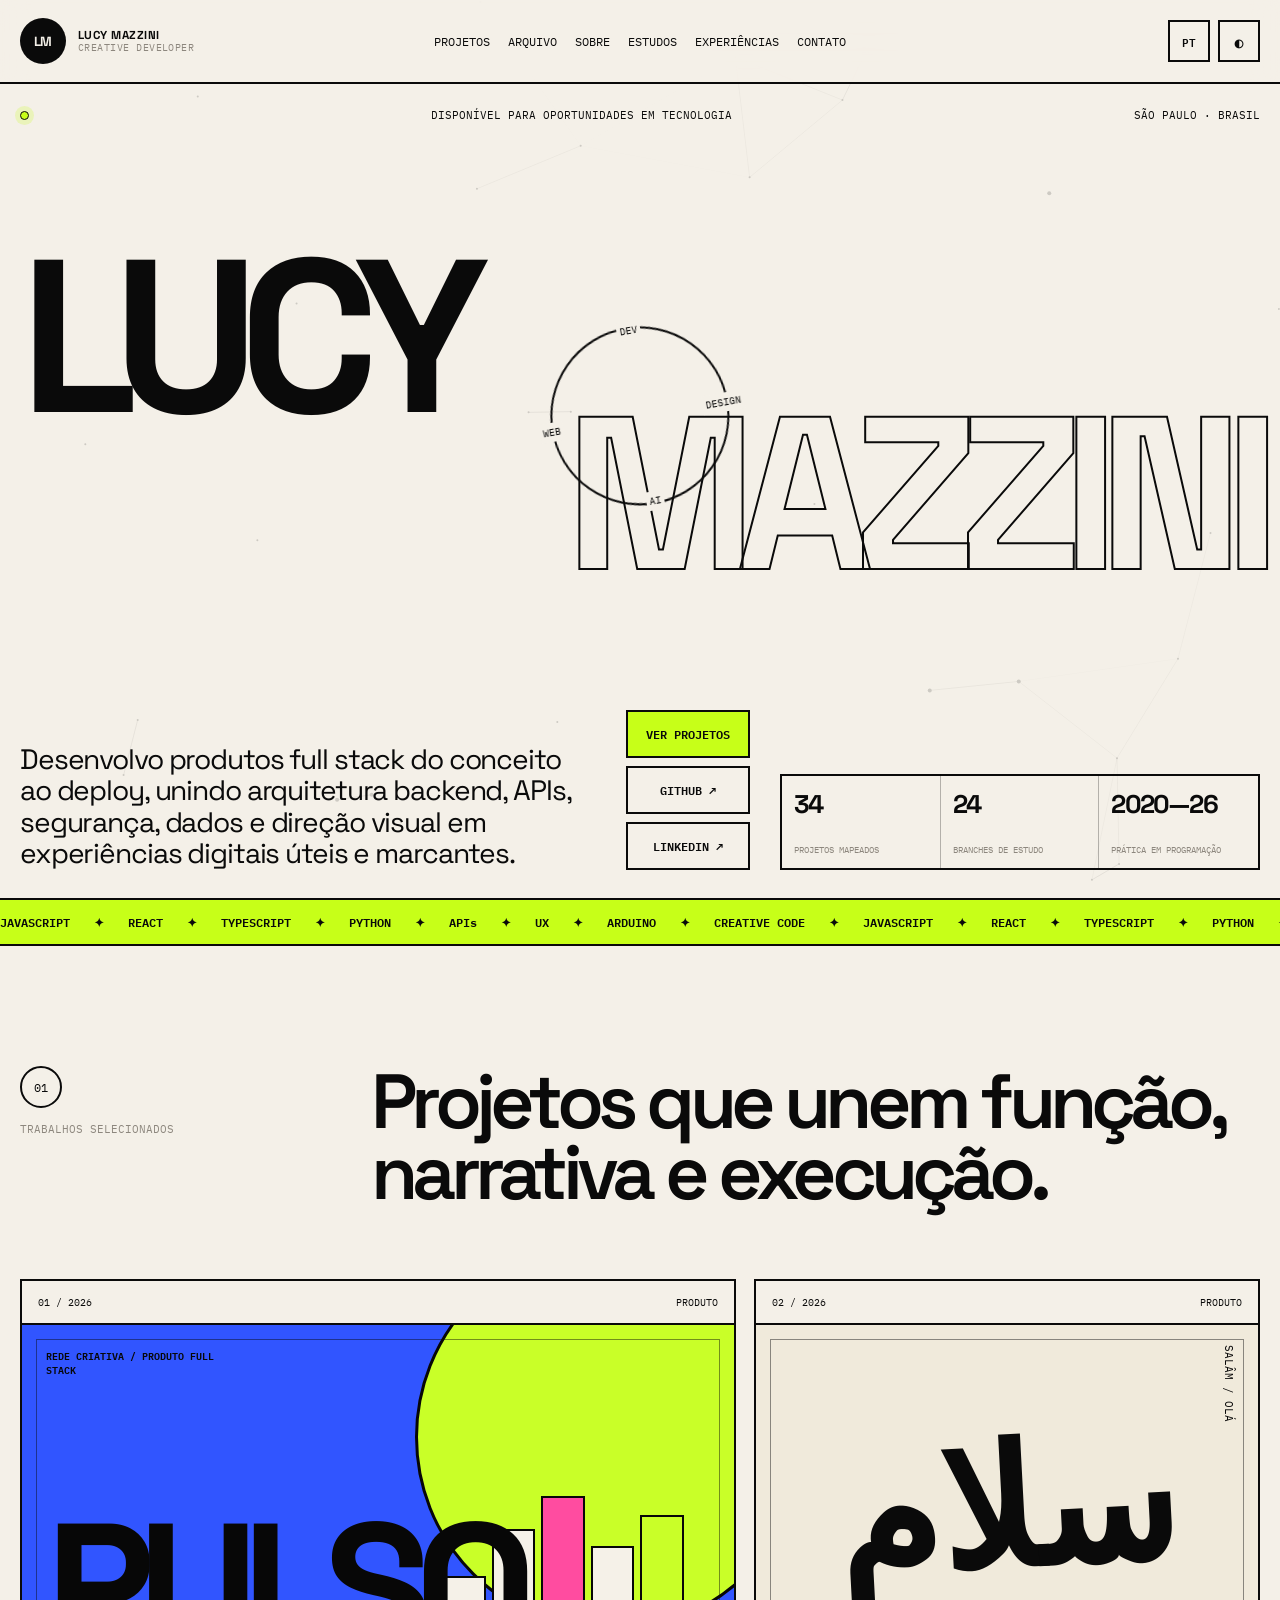
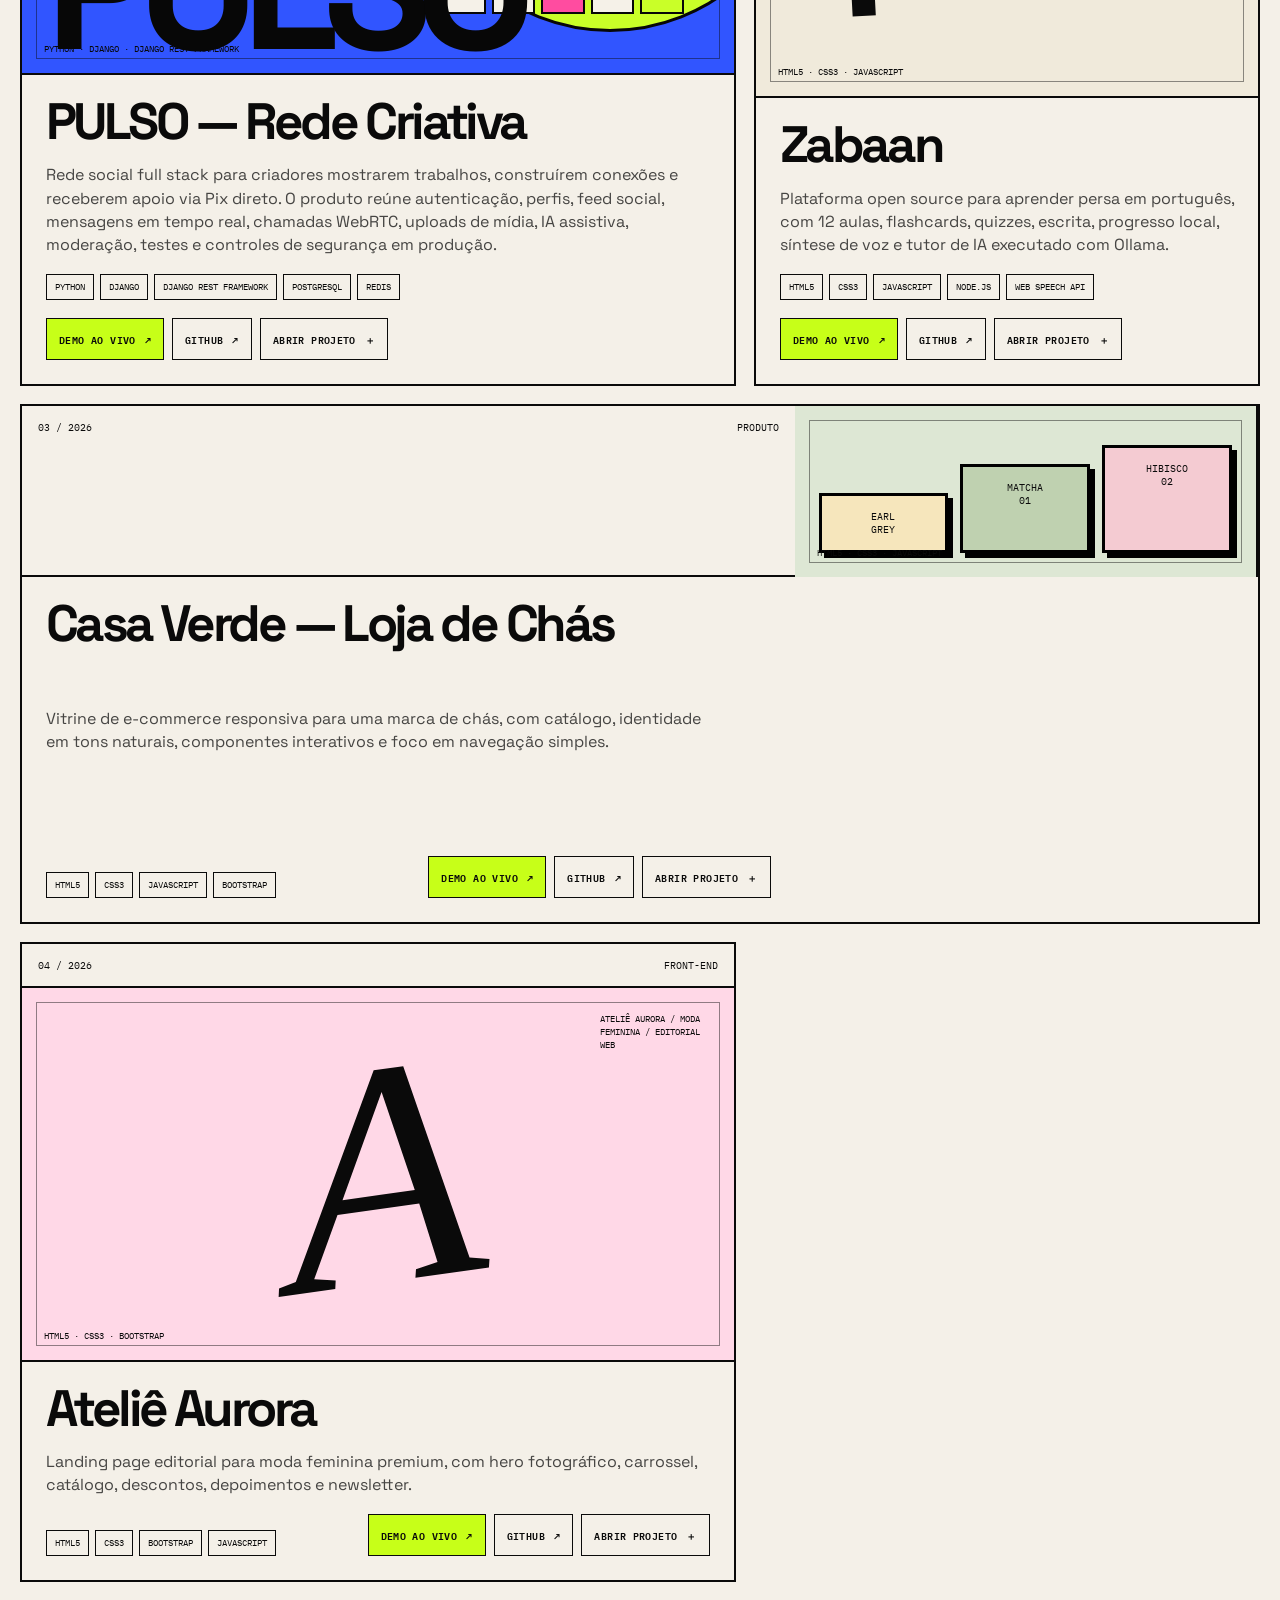
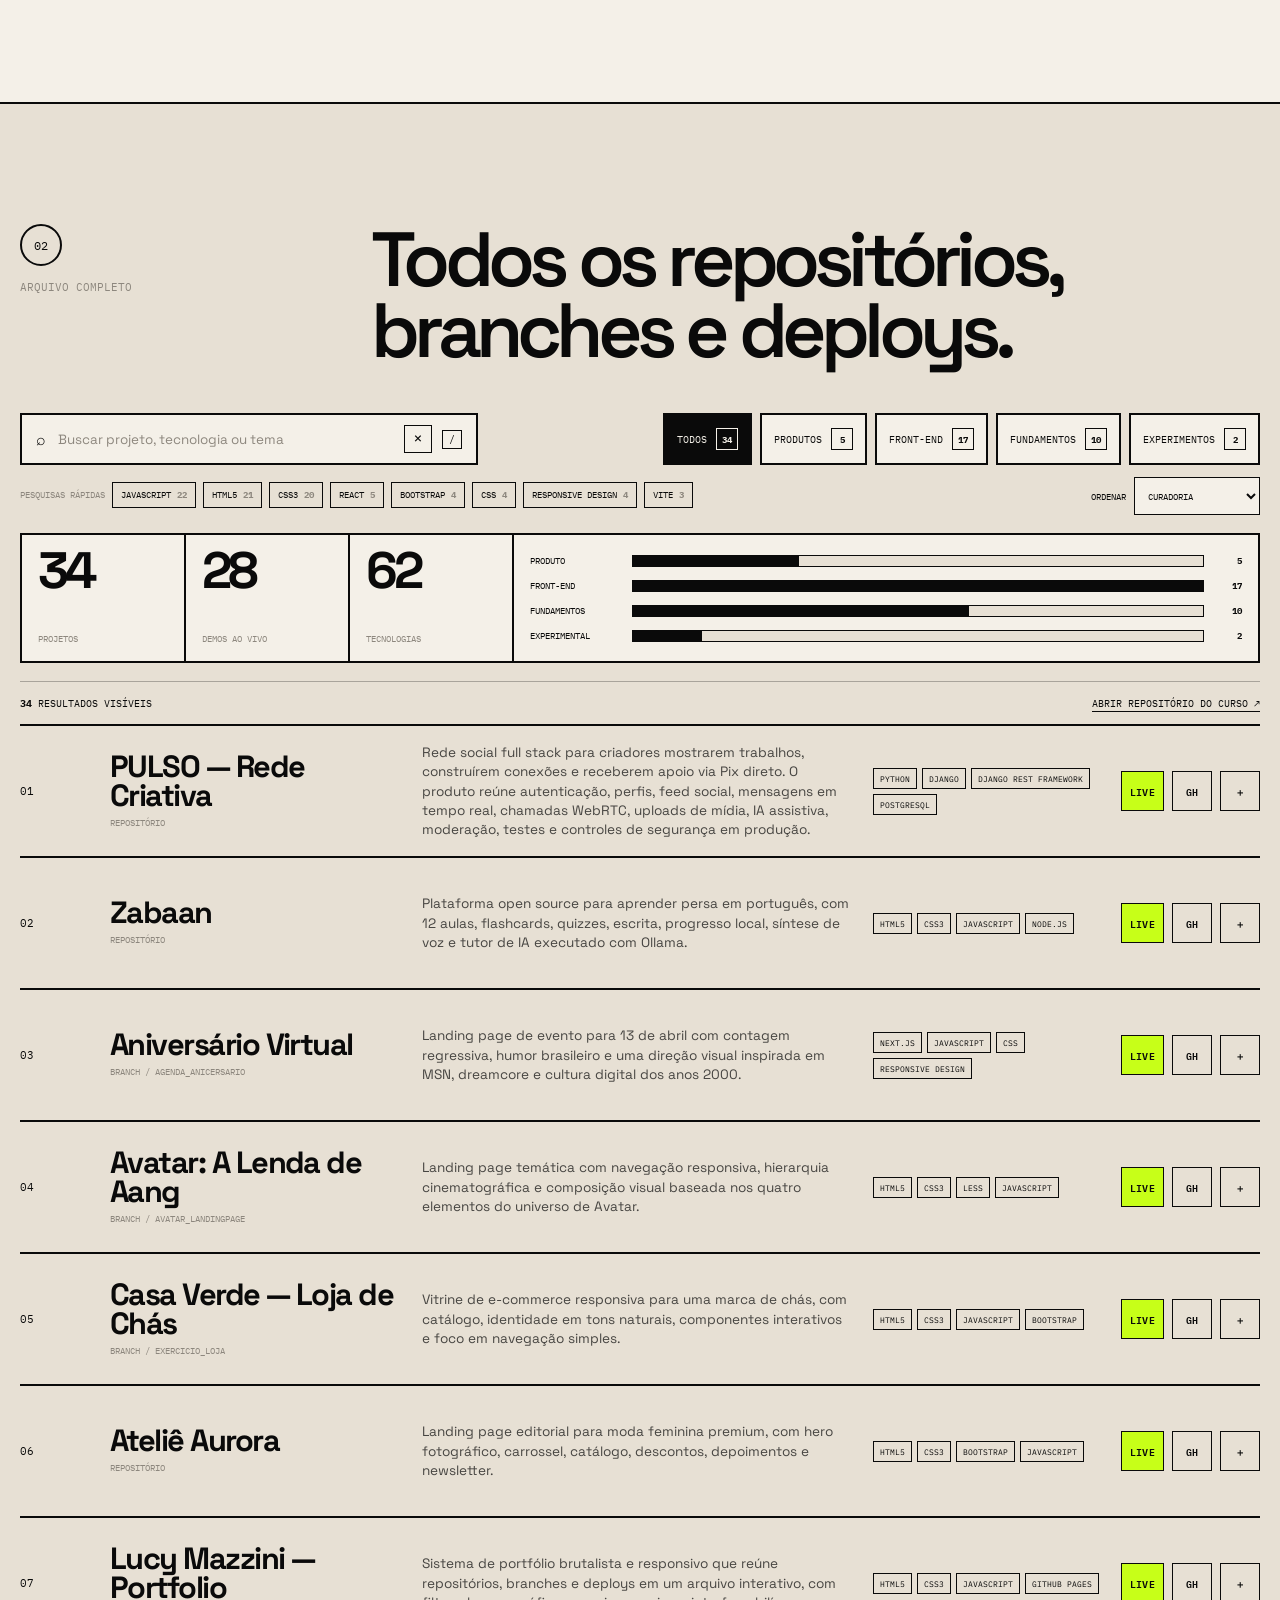
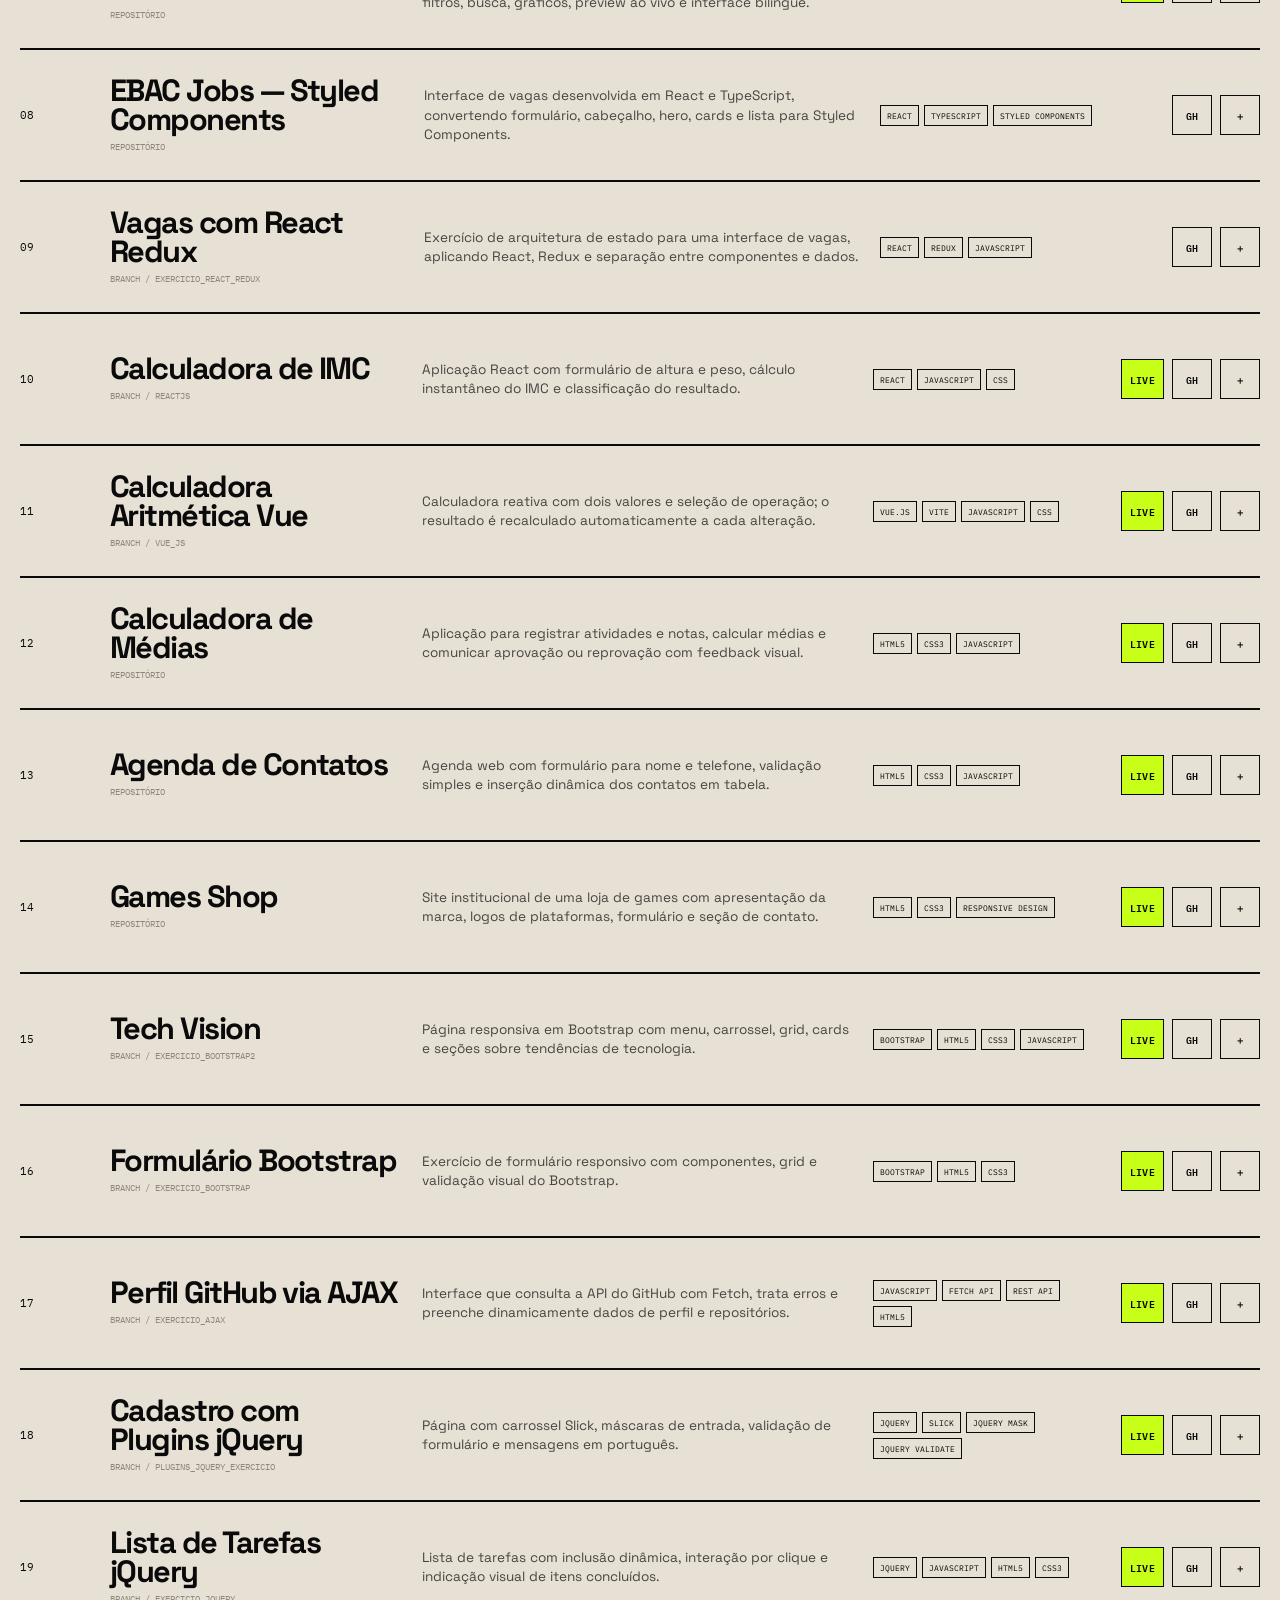
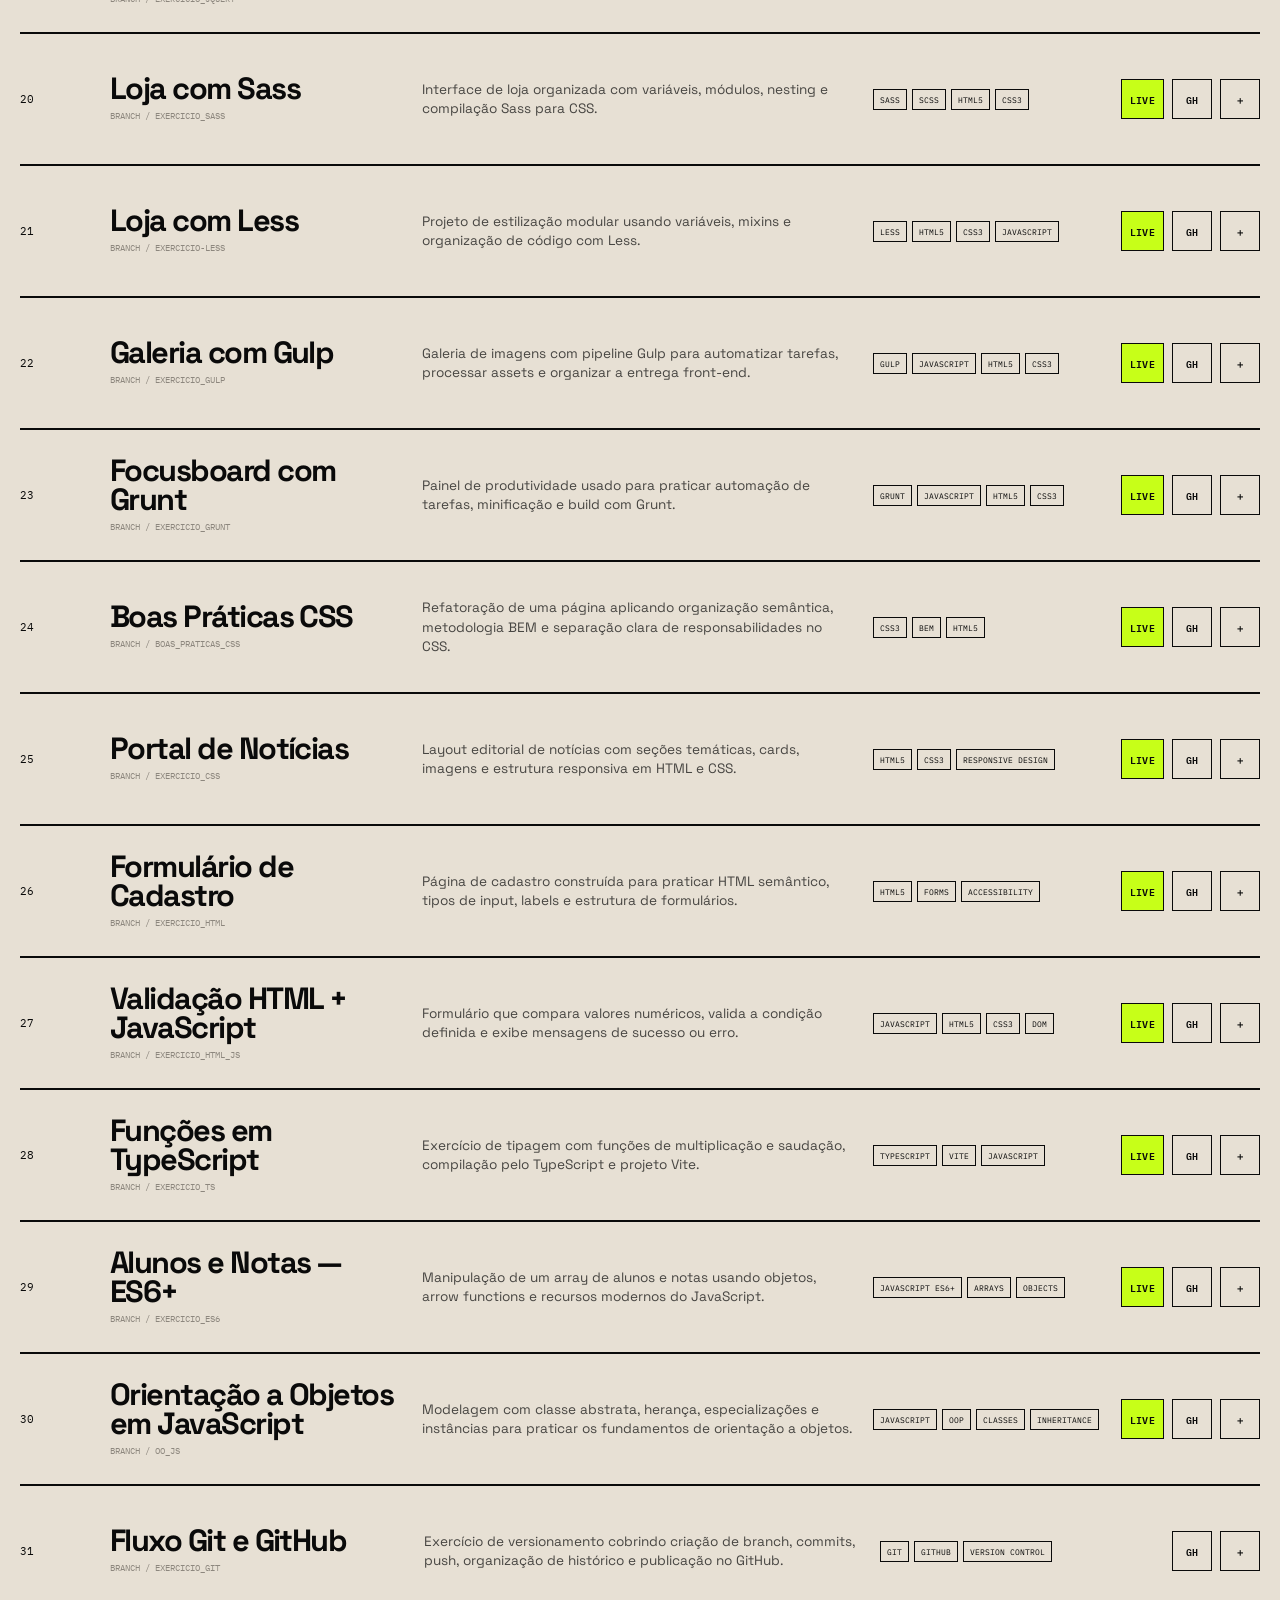
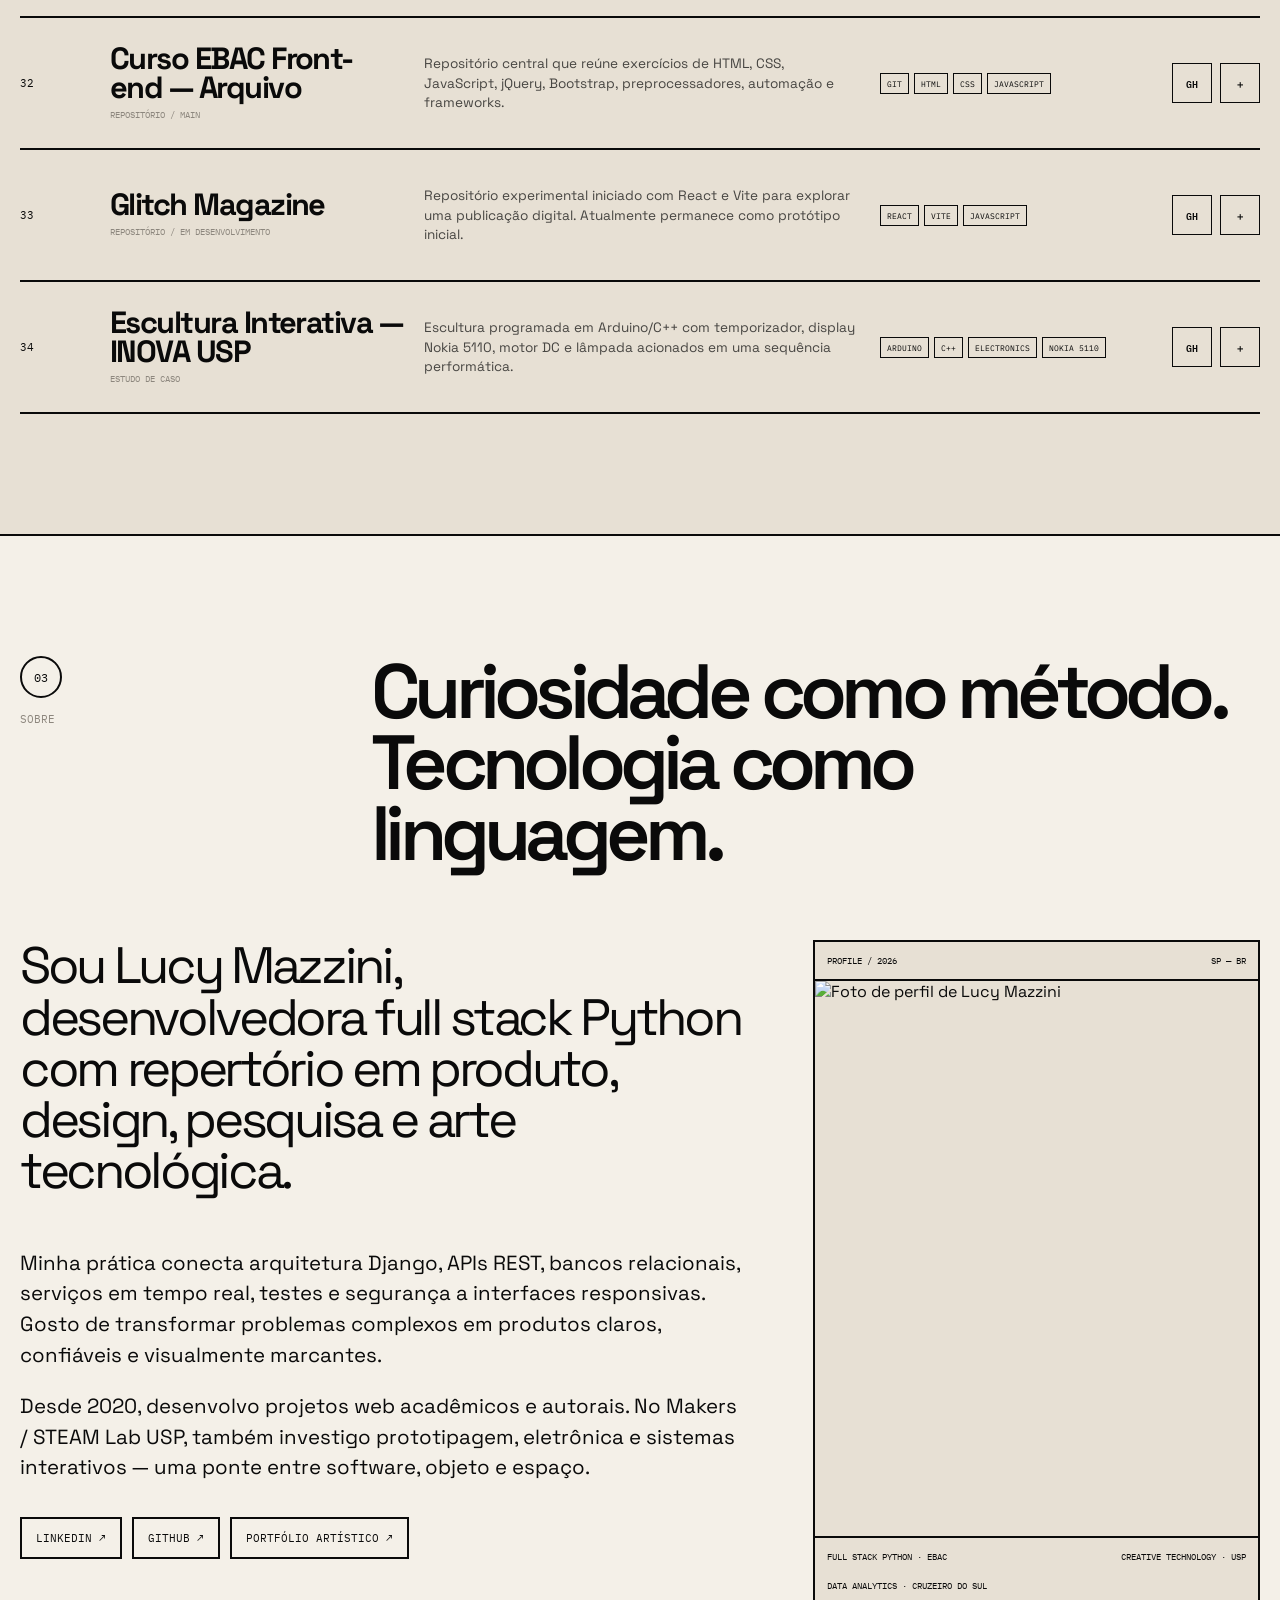
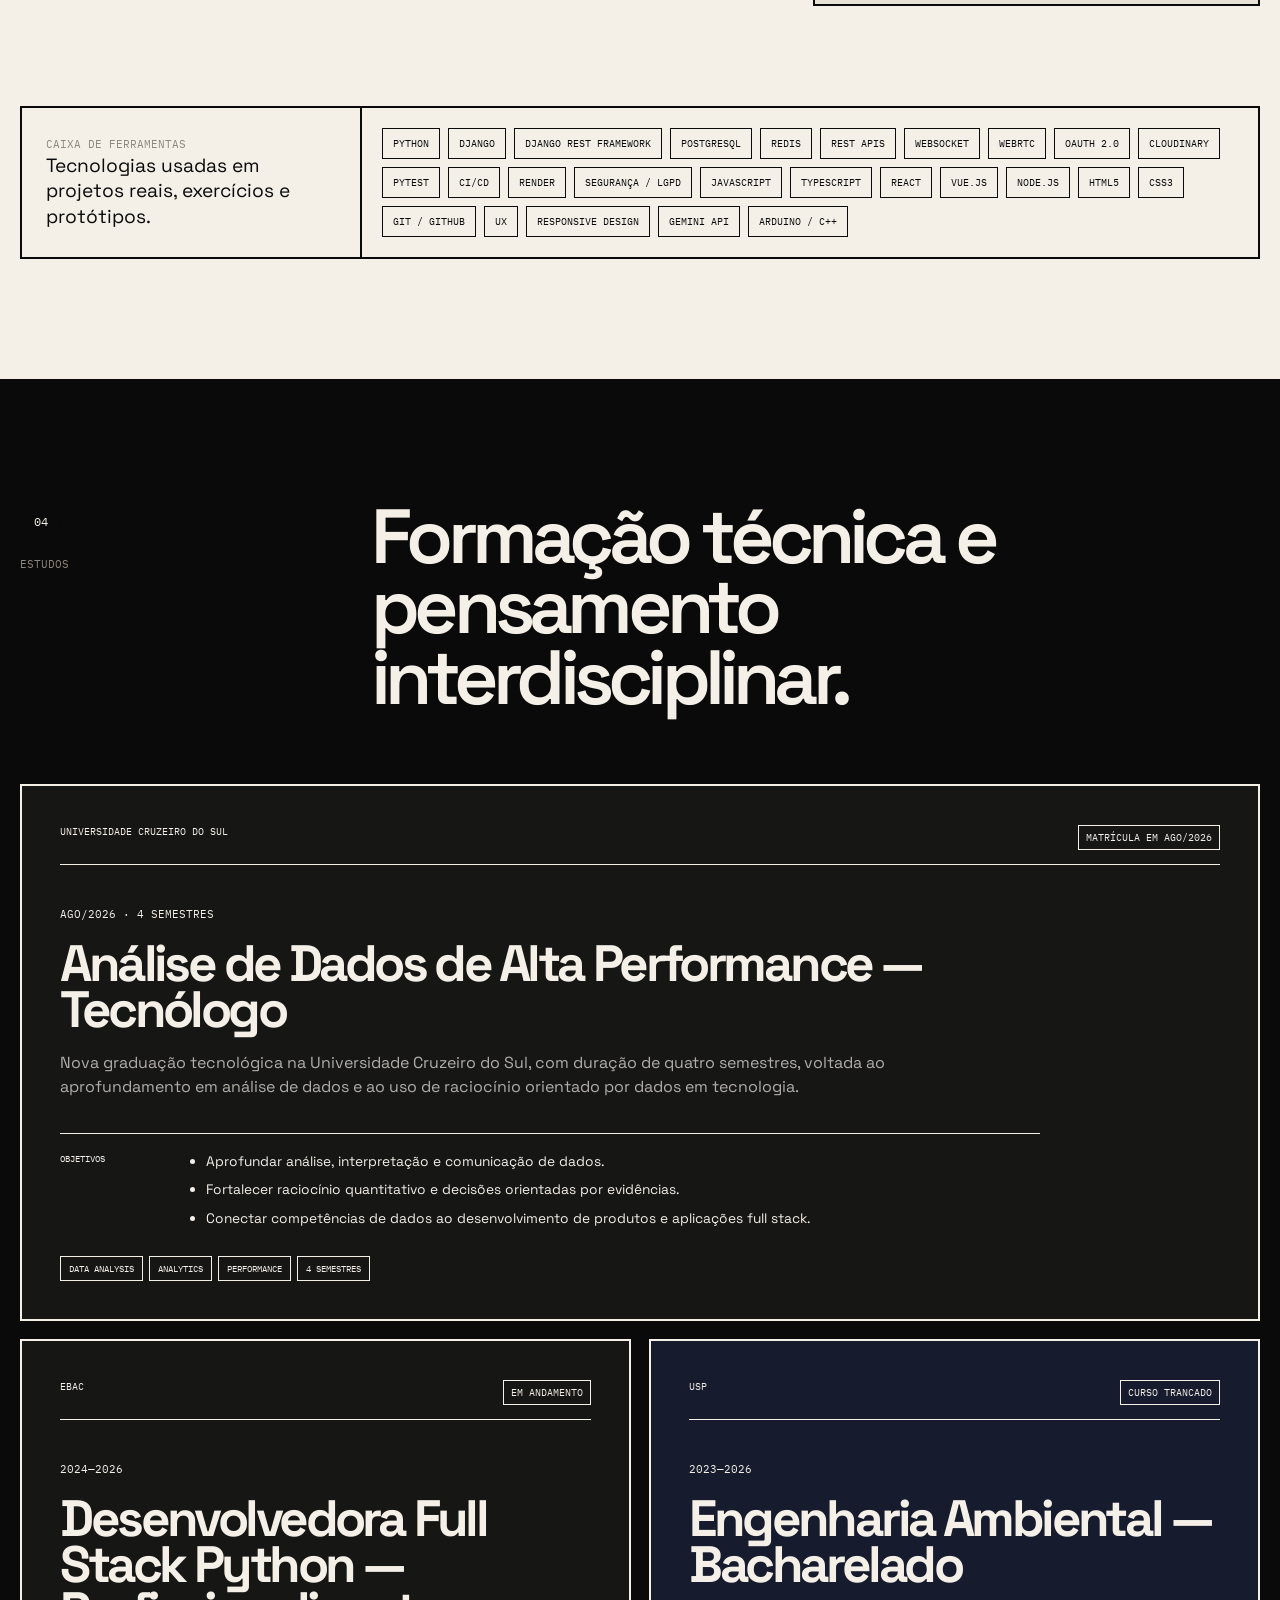
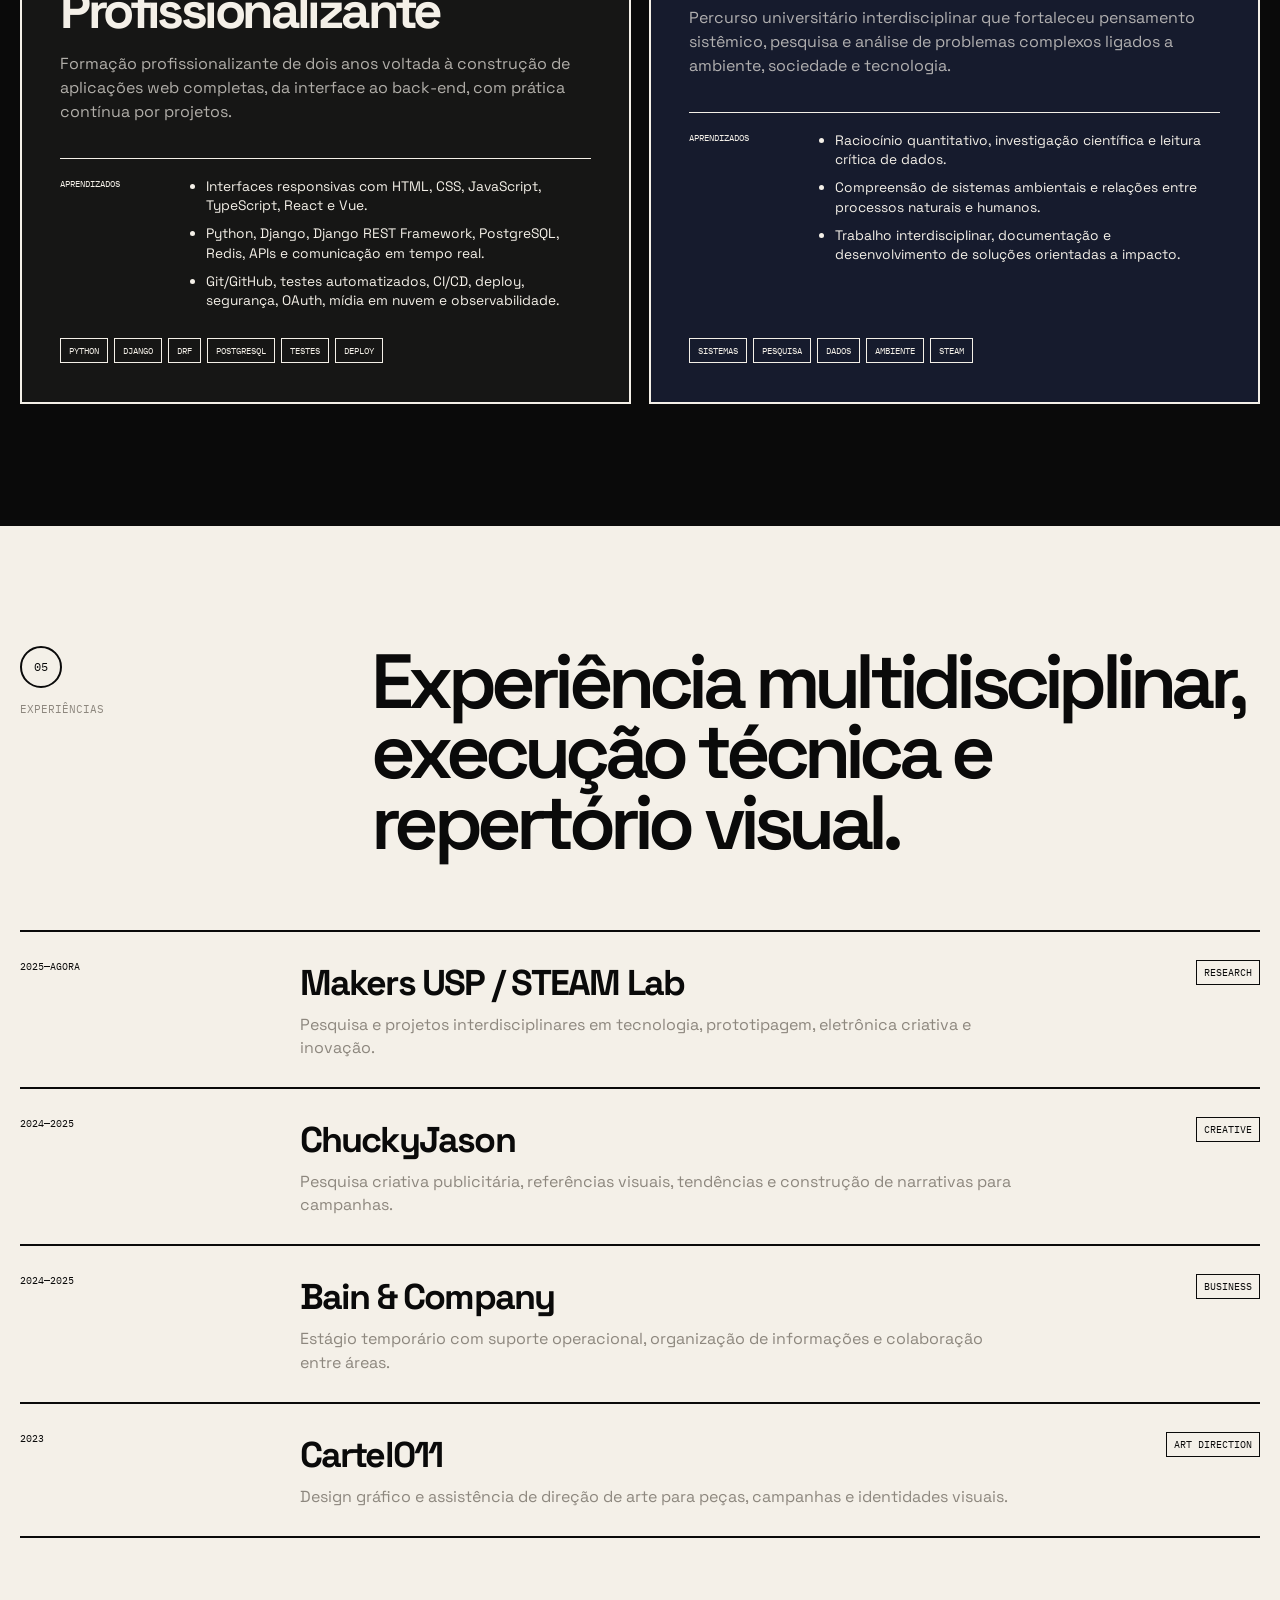
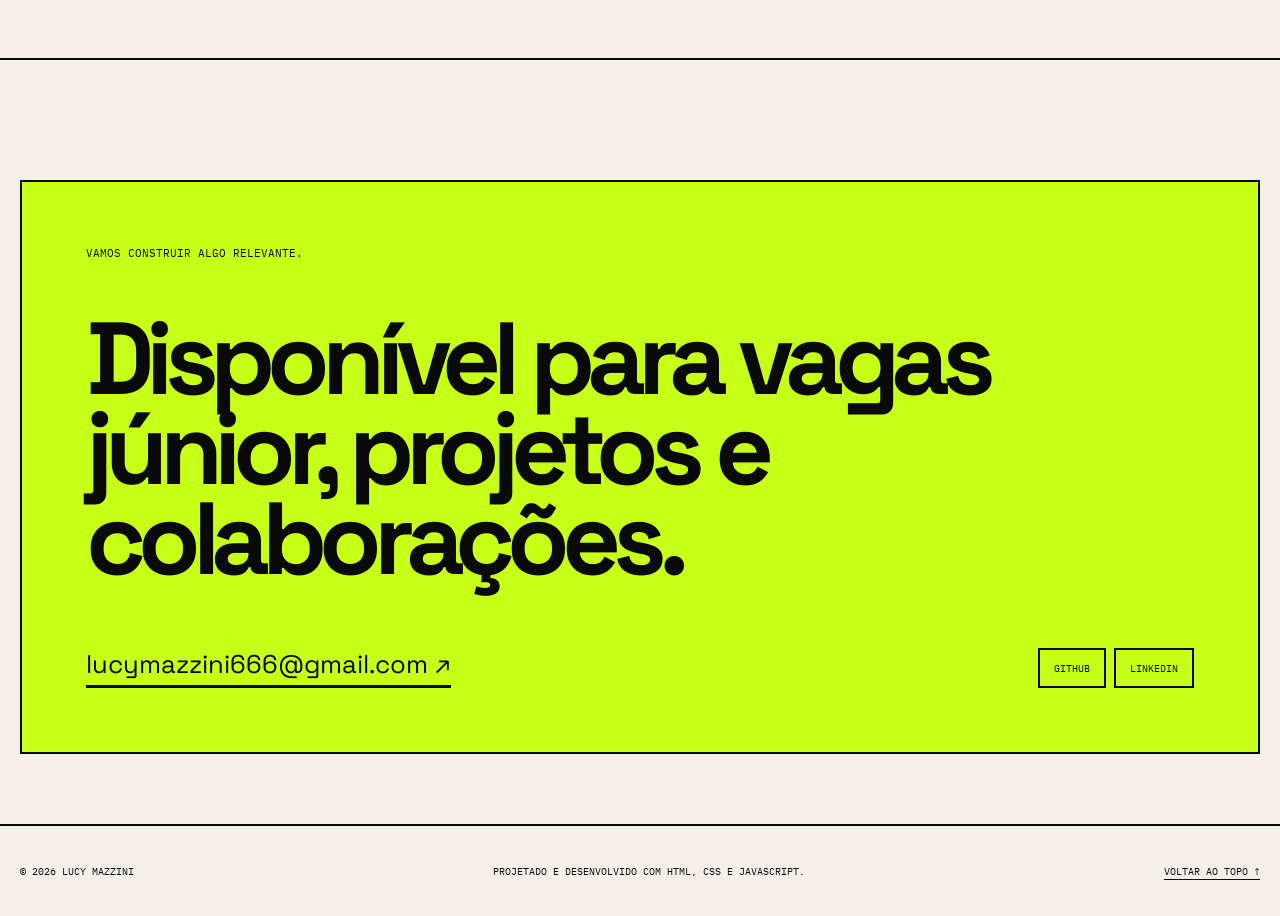
==== commit 25de9c98: "feat: carrega formação em análise de dados no portfólio" ====
--- a/index.html
+++ b/index.html
@@ -5,9 +5,9 @@
   <meta name="viewport" content="width=device-width, initial-scale=1">
   <meta name="color-scheme" content="dark light">
   <meta name="theme-color" content="#0a0a0a">
-  <meta name="description" content="Portfólio de Lucy Mazzini — desenvolvimento full stack, front-end, design, IA, APIs e tecnologia criativa.">
+  <meta name="description" content="Portfólio de Lucy Mazzini — desenvolvimento full stack, análise de dados, design, IA, APIs e tecnologia criativa.">
   <meta property="og:title" content="Lucy Mazzini — Creative Developer">
-  <meta property="og:description" content="Projetos web, produtos digitais, IA, interfaces e tecnologia criativa.">
+  <meta property="og:description" content="Projetos web, produtos digitais, dados, IA, interfaces e tecnologia criativa.">
   <meta property="og:type" content="website">
   <meta property="og:image" content="./assets/og-cover.svg">
   <title>Lucy Mazzini — Creative Developer</title>
@@ -17,7 +17,8 @@
   <link rel="preconnect" href="https://fonts.gstatic.com" crossorigin>
   <link href="https://fonts.googleapis.com/css2?family=IBM+Plex+Mono:wght@400;500;600&family=Space+Grotesk:wght@400;500;600;700&display=swap" rel="stylesheet">
   <link rel="stylesheet" href="./main.css?v=20260813-pulso">
-<script src="./script.js?v=20260813-pulso" defer></script>
+  <script src="./script.js?v=20260813-pulso" defer></script>
+  <script src="./education.js?v=20260813-data-course" defer></script>
 </head>
 <body>
   <a class="skip-link" href="#conteudo">Pular para o conteúdo</a>
@@ -330,4 +331,4 @@
     <div class="noscript">Este portfólio usa JavaScript para carregar o arquivo de projetos e as interações.</div>
   </noscript>
 </body>
-</html>
+</html>
